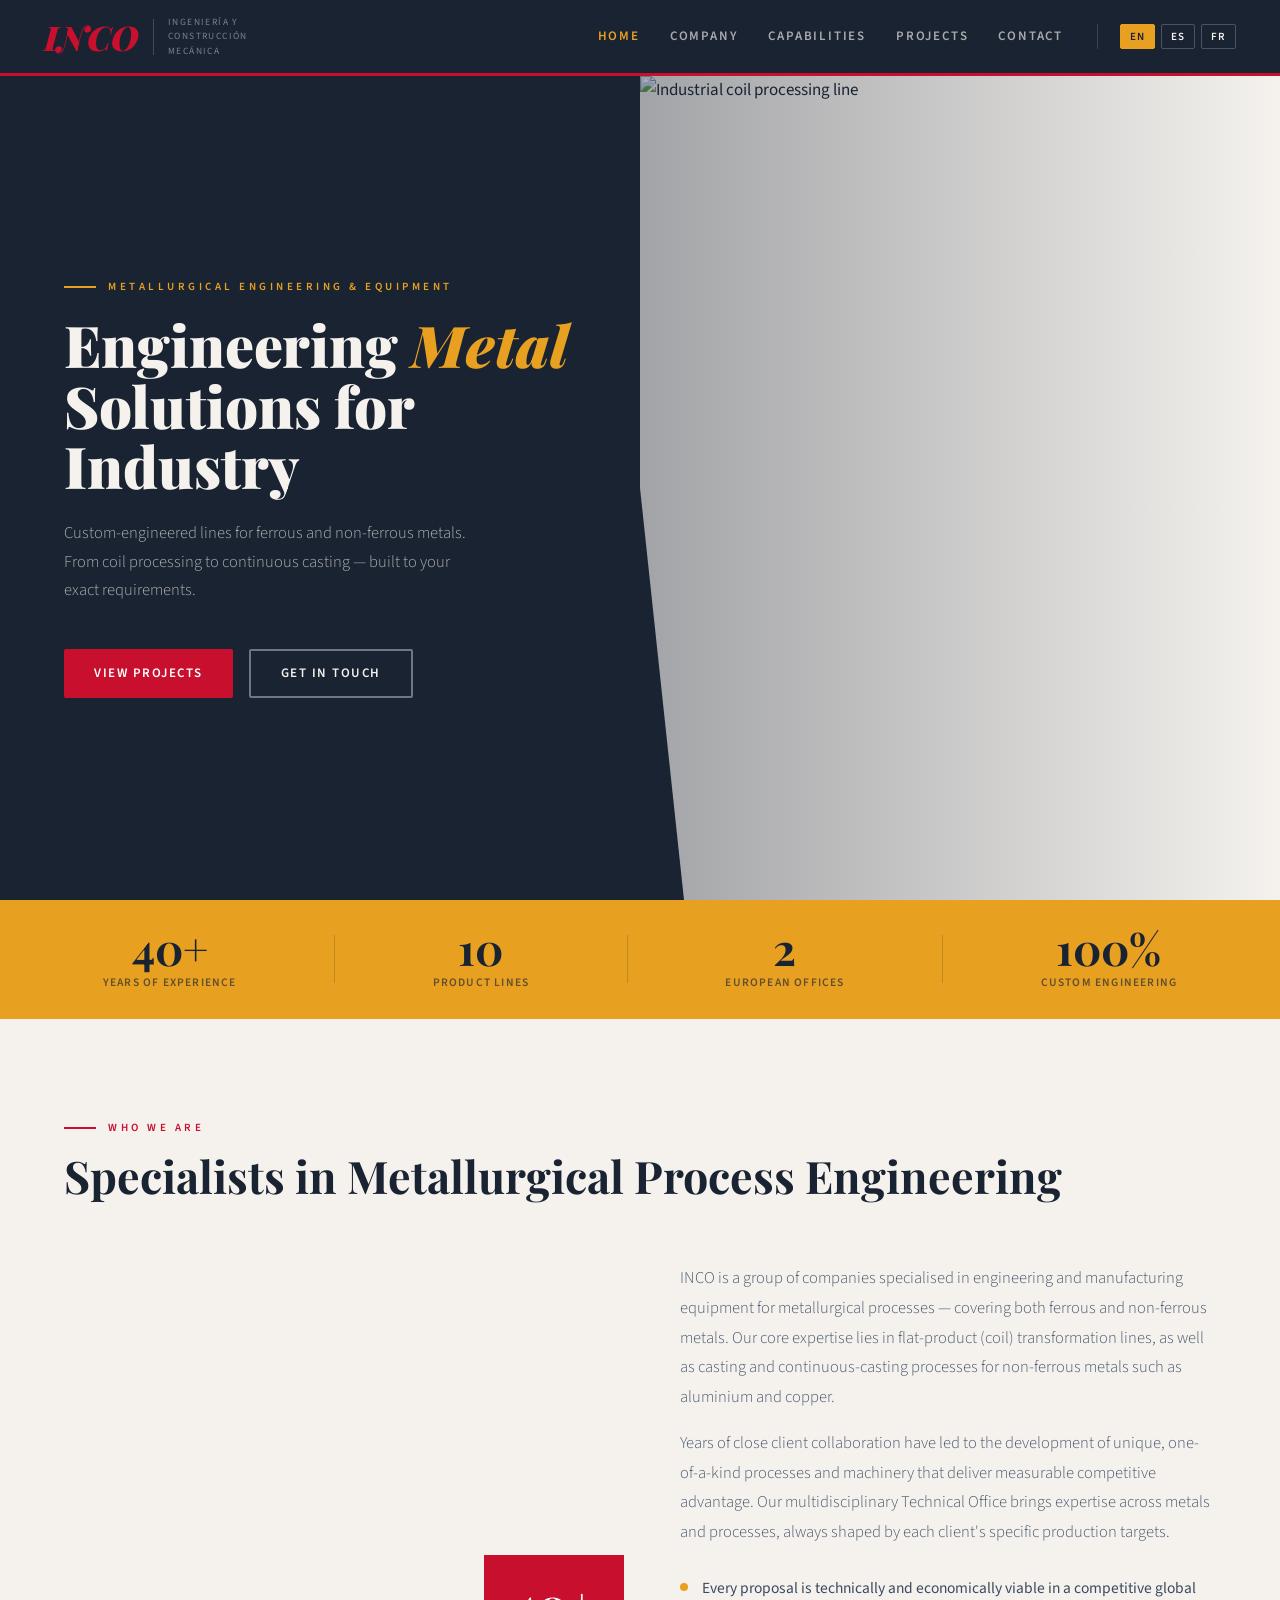
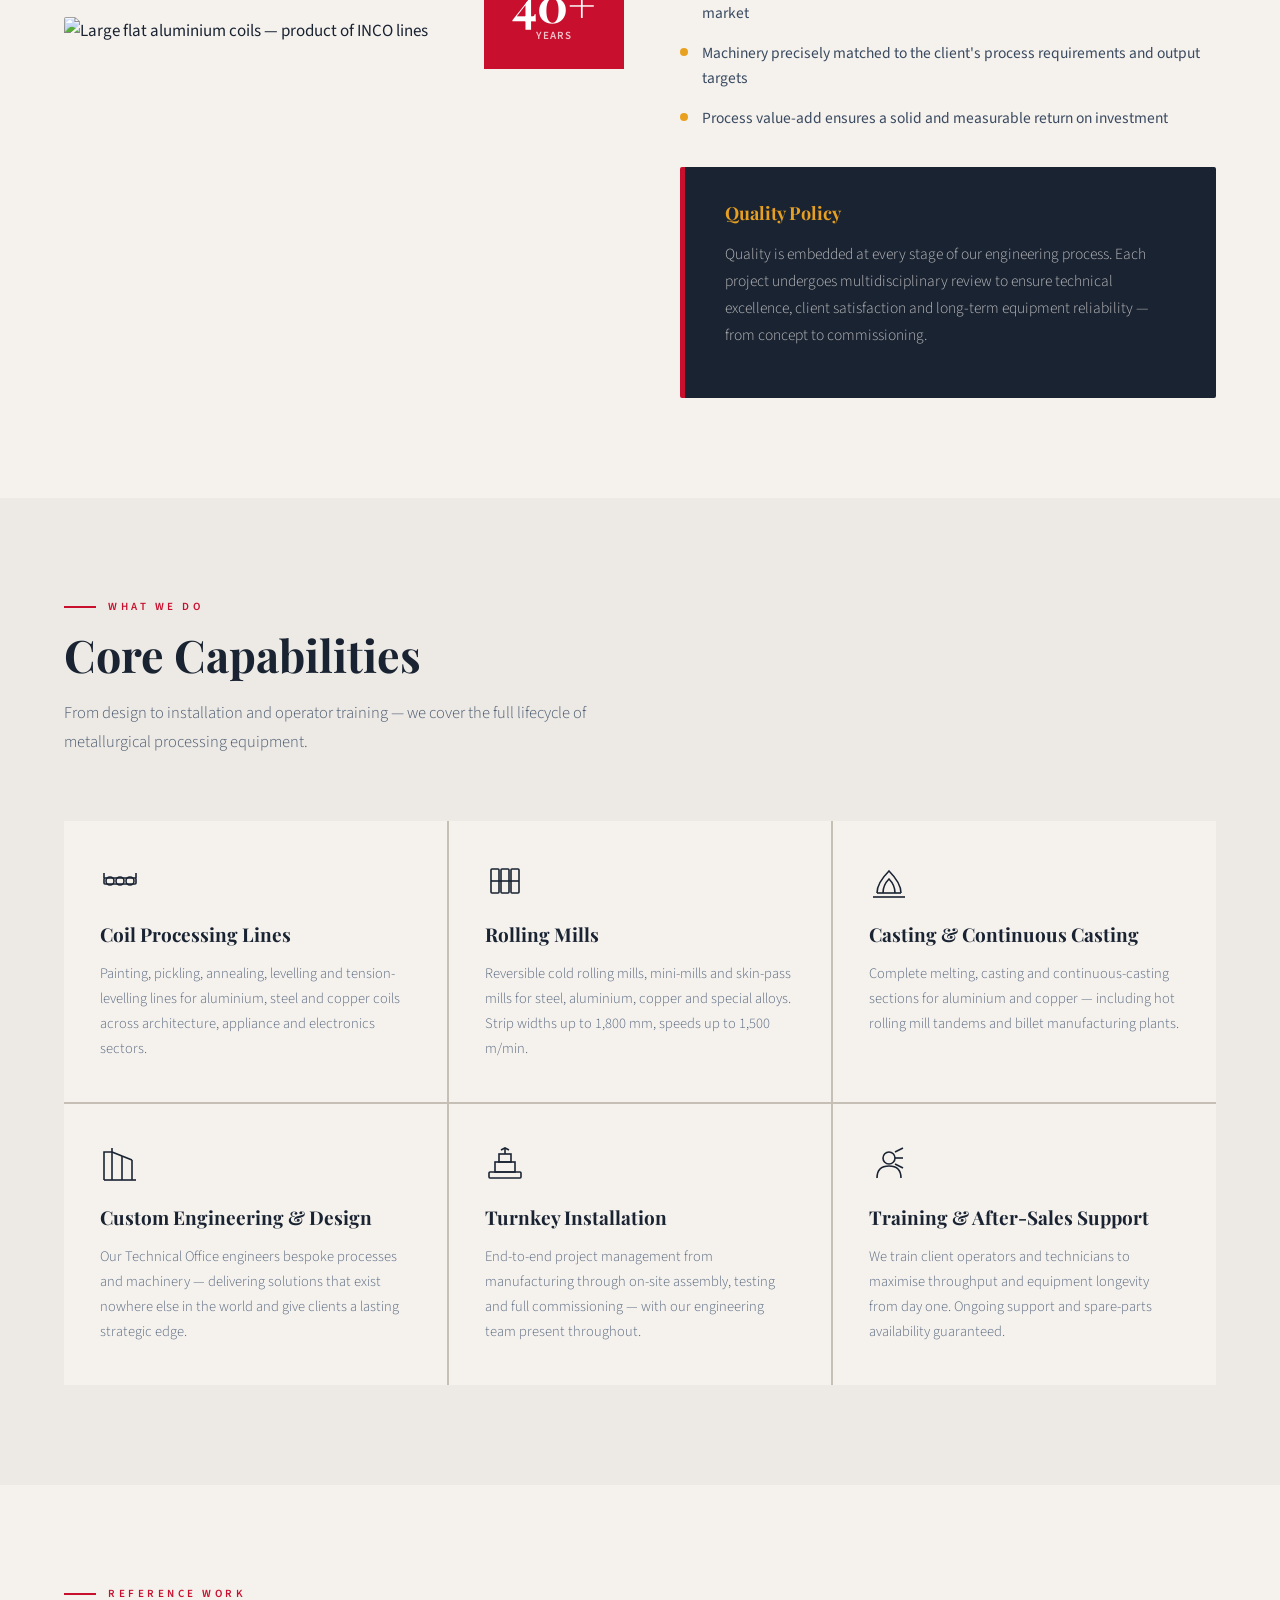
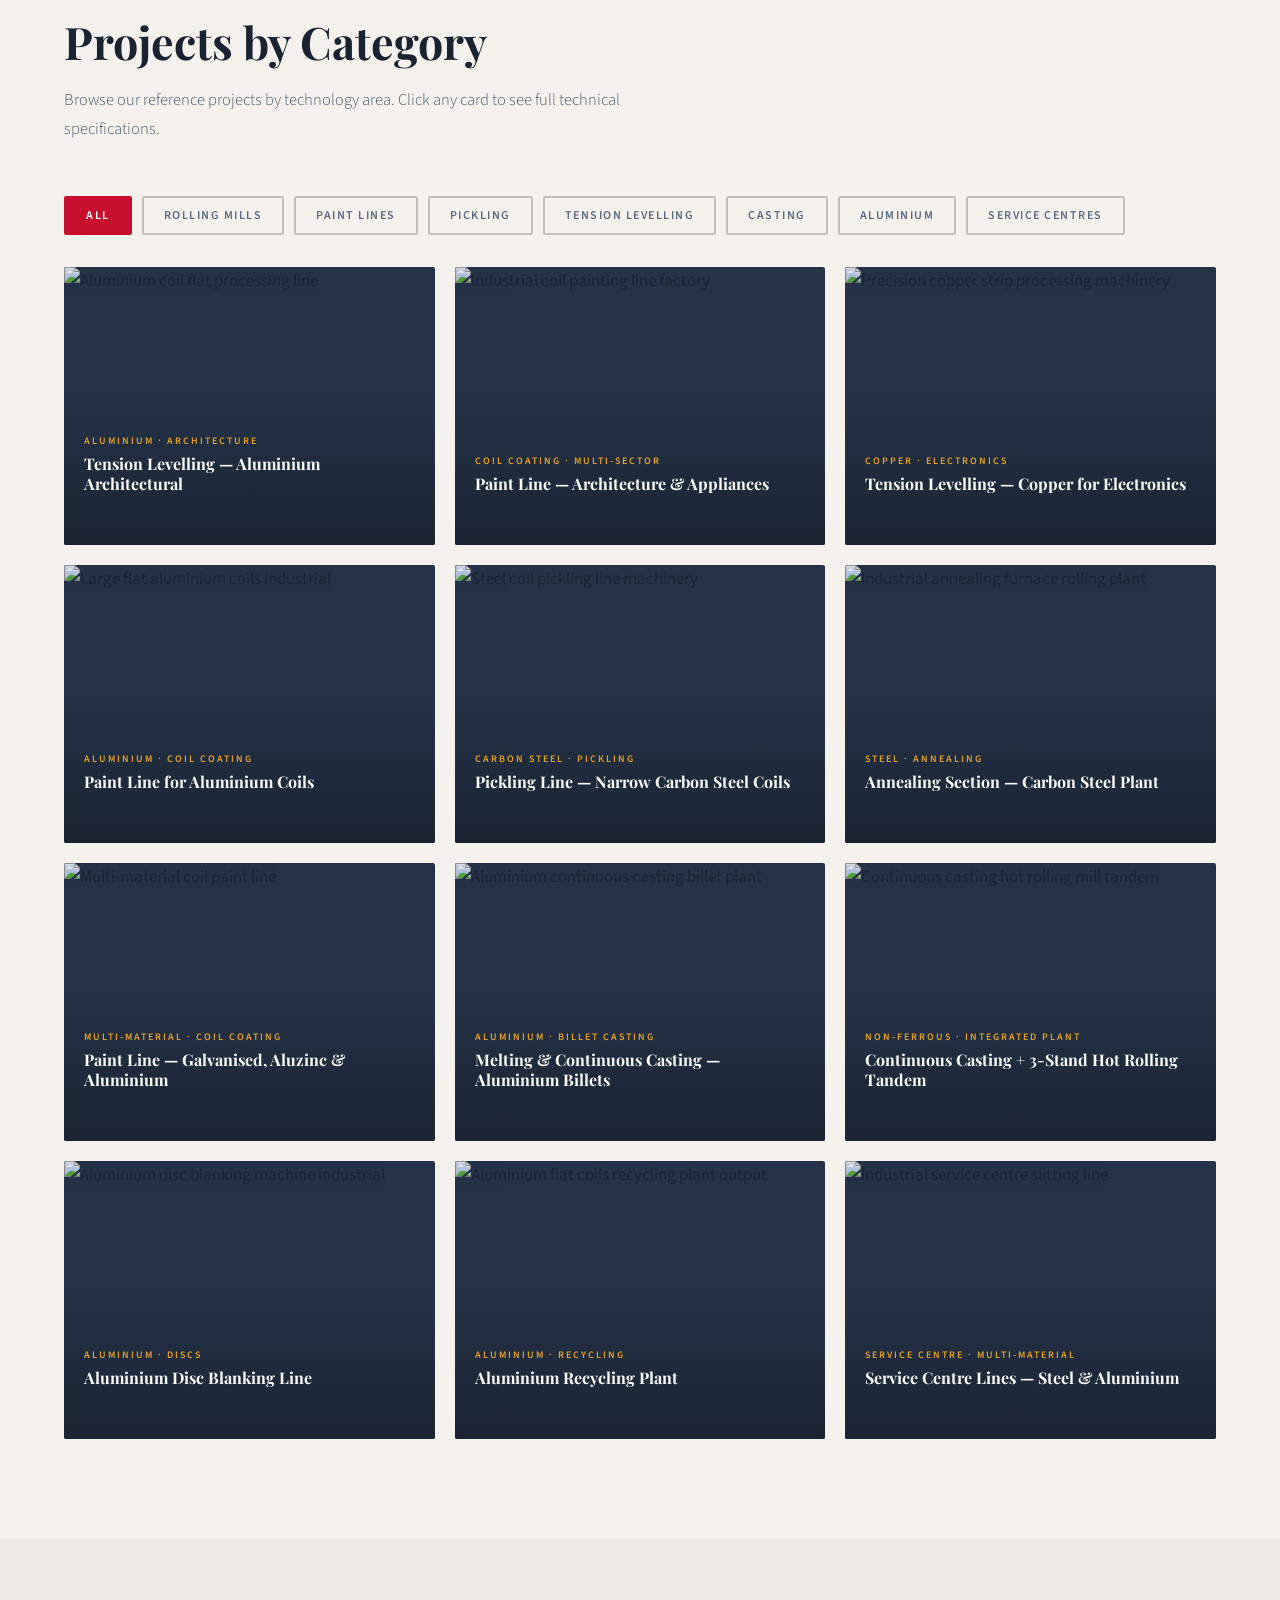
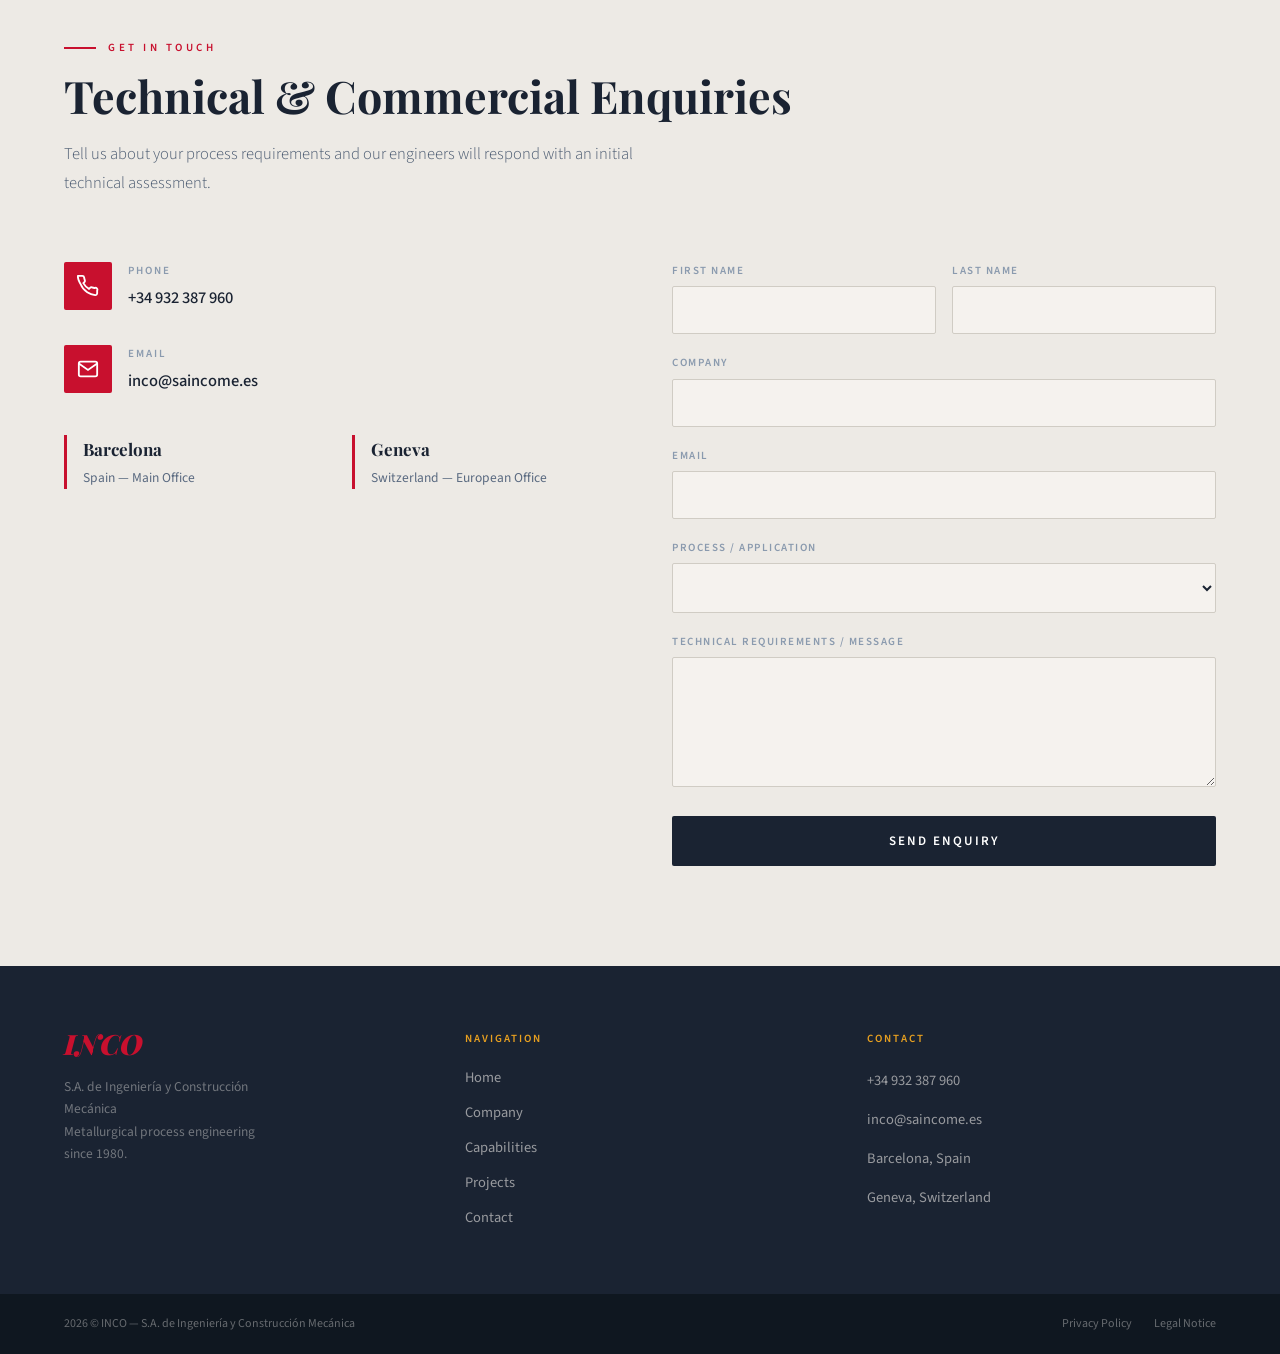
==== index.html @ d9701759 "Update index.html" ====
<!DOCTYPE html>
<html lang="en">
<head>
<meta charset="UTF-8">
<meta name="viewport" content="width=device-width, initial-scale=1.0">
<title>INCO — Metallurgical Engineering & Equipment</title>
<link rel="preconnect" href="https://fonts.googleapis.com">
<link href="https://fonts.googleapis.com/css2?family=Playfair+Display:ital,wght@0,700;0,900;1,700;1,900&family=Source+Sans+3:wght@300;400;500;600&display=swap" rel="stylesheet">
<style>
:root{
  --steel:#1a2332; --steel-mid:#243348;
  --red:#c8102e; --red-dk:#a00d24;
  --amber:#e8a020;
  --white:#f5f2ee; --gray:#8a9aae; --lt:#edeae5;
  --r:2px; --nh:76px;
}
*,*::before,*::after{box-sizing:border-box;margin:0;padding:0}
html{scroll-behavior:smooth}
body{font-family:'Source Sans 3',sans-serif;background:var(--white);color:var(--steel);font-size:17px;line-height:1.65}

/* ── LOGO ── */
.logo-wrap{display:flex;align-items:center;gap:0;text-decoration:none}
.logo-inco{font-family:'Playfair Display',serif;font-size:34px;font-weight:900;font-style:italic;color:var(--red);letter-spacing:0;line-height:1}
.logo-divider{width:1px;height:36px;background:rgba(255,255,255,.18);margin:0 14px}
.logo-sub{font-family:'Source Sans 3',sans-serif;font-size:9.5px;font-weight:400;letter-spacing:1.4px;text-transform:uppercase;color:rgba(245,242,238,.45);line-height:1.5;max-width:115px}

/* ── NAV ── */
nav{position:fixed;top:0;left:0;right:0;z-index:100;background:var(--steel);height:var(--nh);display:flex;align-items:center;padding:0 44px;gap:28px;border-bottom:3px solid var(--red)}
.nav-links{display:flex;gap:30px;list-style:none;margin-left:auto;align-items:center}
.nav-links a{color:var(--white);text-decoration:none;font-family:'Source Sans 3',sans-serif;font-size:13px;font-weight:600;letter-spacing:1.8px;text-transform:uppercase;opacity:.65;transition:.22s;padding:4px 0;border-bottom:2px solid transparent}
.nav-links a:hover,.nav-links a.active{opacity:1;color:var(--amber);border-bottom-color:var(--amber)}
.lang-sw{display:flex;gap:6px;align-items:center;border-left:1px solid rgba(255,255,255,.14);padding-left:22px;margin-left:6px}
.lb{background:none;border:1px solid rgba(255,255,255,.22);color:var(--white);font-family:'Source Sans 3',sans-serif;font-size:11px;font-weight:600;letter-spacing:1px;padding:4px 9px;cursor:pointer;border-radius:2px;transition:.2s}
.lb:hover,.lb.active{background:var(--amber);border-color:var(--amber);color:var(--steel)}
.hbg{display:none;flex-direction:column;gap:5px;background:none;border:none;cursor:pointer;margin-left:auto}
.hbg span{display:block;width:26px;height:2px;background:var(--white)}

/* ── HERO ── */
#hero{margin-top:var(--nh);min-height:calc(100vh - var(--nh));display:grid;grid-template-columns:1fr 1fr;overflow:hidden}
.hl{background:var(--steel);padding:80px 64px;display:flex;flex-direction:column;justify-content:center;position:relative;z-index:2}
.hl::after{content:'';position:absolute;right:-44px;top:0;bottom:0;width:88px;background:var(--steel);clip-path:polygon(0 0,0 100%,100% 100%);z-index:3}
.h-kicker{font-family:'Source Sans 3',sans-serif;font-size:11px;font-weight:600;letter-spacing:3.5px;text-transform:uppercase;color:var(--amber);margin-bottom:18px;display:flex;align-items:center;gap:12px}
.h-kicker::before{content:'';display:block;width:32px;height:2px;background:var(--amber)}
.h-title{font-family:'Playfair Display',serif;font-size:clamp(38px,4.5vw,62px);font-weight:900;line-height:1.05;color:var(--white);margin-bottom:24px}
.h-title em{font-style:italic;color:var(--amber)}
.h-desc{color:rgba(245,242,238,.68);font-size:16.5px;font-weight:300;max-width:420px;margin-bottom:44px;line-height:1.72}
.h-ctas{display:flex;gap:16px;flex-wrap:wrap}
.btn-p{display:inline-block;background:var(--red);color:#fff;font-family:'Source Sans 3',sans-serif;font-size:13px;font-weight:600;letter-spacing:1.5px;text-transform:uppercase;text-decoration:none;padding:14px 30px;border-radius:var(--r);transition:.2s}
.btn-p:hover{background:var(--red-dk);transform:translateY(-1px)}
.btn-o{display:inline-block;border:2px solid rgba(255,255,255,.38);color:var(--white);font-family:'Source Sans 3',sans-serif;font-size:13px;font-weight:600;letter-spacing:1.5px;text-transform:uppercase;text-decoration:none;padding:12px 30px;border-radius:var(--r);transition:.2s}
.btn-o:hover{border-color:var(--amber);color:var(--amber)}
.hr{position:relative;overflow:hidden}
.ss{position:absolute;inset:0}
.ss img{position:absolute;inset:0;width:100%;height:100%;object-fit:cover;opacity:0;transition:opacity 1.3s ease}
.ss img.on{opacity:1}
.ss::after{content:'';position:absolute;inset:0;background:linear-gradient(to right,rgba(26,35,50,.38),transparent)}

/* ── STATS ── */
.stats{background:var(--amber);padding:26px 64px;display:flex;justify-content:space-around;align-items:center;flex-wrap:wrap;gap:20px}
.stat{text-align:center}
.sn{font-family:'Playfair Display',serif;font-size:44px;font-weight:700;color:var(--steel);line-height:1}
.sl{font-family:'Source Sans 3',sans-serif;font-size:11.5px;font-weight:600;letter-spacing:1.2px;text-transform:uppercase;color:rgba(26,35,50,.65);margin-top:4px}
.ssep{width:1px;height:48px;background:rgba(26,35,50,.18)}

/* ── SECTIONS ── */
section{padding:100px 64px}
.alt{background:var(--lt)}
.stag{font-family:'Source Sans 3',sans-serif;font-size:11px;font-weight:600;letter-spacing:3.5px;text-transform:uppercase;color:var(--red);margin-bottom:14px;display:flex;align-items:center;gap:12px}
.stag::before{content:'';display:block;width:32px;height:2px;background:var(--red)}
.stitle{font-family:'Playfair Display',serif;font-size:clamp(28px,3.5vw,48px);font-weight:700;color:var(--steel);line-height:1.1;margin-bottom:20px}
.stitle em{font-style:italic;color:var(--red)}
.ssub{font-size:16.5px;font-weight:300;color:#4a5a70;max-width:580px;line-height:1.75}

/* ── ABOUT ── */
.ag{display:grid;grid-template-columns:1fr 1fr;gap:80px;align-items:center;margin-top:64px}
.ai{position:relative}
.ai img{width:100%;height:480px;object-fit:cover;border-radius:var(--r)}
.aib{position:absolute;bottom:-24px;right:-24px;background:var(--red);padding:24px 28px;text-align:center}
.aib .n{font-family:'Playfair Display',serif;font-size:48px;font-weight:700;color:#fff;line-height:1}
.aib .l{font-family:'Source Sans 3',sans-serif;font-size:11px;font-weight:600;letter-spacing:1px;text-transform:uppercase;color:rgba(255,255,255,.75)}
.ac p{font-size:16.5px;font-weight:300;color:#4a5a70;line-height:1.8;margin-bottom:16px}
.chk{list-style:none;margin:28px 0 36px;display:flex;flex-direction:column;gap:14px}
.chk li{display:flex;align-items:flex-start;gap:14px;font-size:15.5px;color:#3a4a60}
.chk li::before{content:'';display:block;width:8px;height:8px;border-radius:50%;background:var(--amber);flex-shrink:0;margin-top:7px}
.qb{background:var(--steel);border-left:5px solid var(--red);padding:32px 40px;margin-top:32px;border-radius:var(--r)}
.qb h4{font-family:'Playfair Display',serif;font-size:18px;font-weight:700;color:var(--amber);margin-bottom:12px}
.qb p{color:rgba(245,242,238,.73);font-size:15.5px;line-height:1.75}

/* ── CAPABILITIES ── */
.cg{display:grid;grid-template-columns:repeat(3,1fr);gap:2px;margin-top:64px;background:#c5bfb5}
.cc{background:var(--white);padding:40px 36px;transition:background .28s;cursor:default}
.cc:hover{background:var(--steel)}
.cc:hover .ct,.cc:hover .ctx{color:var(--white)}
.cc:hover .ci svg{stroke:#fff}
/* icon: single steel color, white on hover */
.ci{display:block;margin-bottom:18px;width:40px;height:40px}
.ci svg{width:40px;height:40px;stroke:var(--steel);stroke-width:1.6;fill:none;transition:stroke .28s}
.cc:hover .ci svg{stroke:#fff}
.ct{font-family:'Playfair Display',serif;font-size:19px;font-weight:700;color:var(--steel);margin-bottom:12px;transition:color .28s}
.ctx{font-size:14.5px;font-weight:300;color:#5a6a80;line-height:1.72;transition:color .28s}

/* ── PROJECTS ── */
.pcat{display:flex;flex-wrap:wrap;gap:10px;margin:52px 0 32px}
.catbtn{font-family:'Source Sans 3',sans-serif;font-size:12px;font-weight:600;letter-spacing:1.5px;text-transform:uppercase;padding:9px 20px;border:2px solid #c5bfb5;background:transparent;color:#5a6a80;cursor:pointer;border-radius:var(--r);transition:.2s}
.catbtn:hover,.catbtn.active{border-color:var(--red);background:var(--red);color:#fff}
.pgrid{display:grid;grid-template-columns:repeat(3,1fr);gap:20px}
.pc{position:relative;overflow:hidden;border-radius:var(--r);aspect-ratio:4/3;cursor:pointer;background:var(--steel-mid);display:none}
.pc.on{display:block}
.pc img{width:100%;height:100%;object-fit:cover;transition:transform .55s,opacity .3s;opacity:.87}
.pc:hover img{transform:scale(1.07);opacity:.52}
.po{position:absolute;inset:0;background:linear-gradient(to top,rgba(26,35,50,.96) 0%,transparent 55%);display:flex;flex-direction:column;justify-content:flex-end;padding:22px 20px;transition:.3s}
.pc:hover .po{background:linear-gradient(to top,rgba(26,35,50,.98) 0%,rgba(26,35,50,.42) 100%)}
.ptag{font-family:'Source Sans 3',sans-serif;font-size:10px;font-weight:600;letter-spacing:2px;text-transform:uppercase;color:var(--amber);margin-bottom:5px}
.ptit{font-family:'Playfair Display',serif;font-size:16px;font-weight:700;color:#fff;line-height:1.25;margin-bottom:9px}
.pmore{display:inline-flex;align-items:center;gap:5px;color:var(--amber);font-size:12px;font-weight:600;letter-spacing:1px;text-transform:uppercase;opacity:0;transform:translateY(5px);transition:.32s}
.pc:hover .pmore{opacity:1;transform:translateY(0)}
.pmore::after{content:'→'}

/* ── MODAL ── */
.mover{display:none;position:fixed;inset:0;z-index:200;background:rgba(10,16,26,.88);backdrop-filter:blur(5px);align-items:center;justify-content:center;padding:24px}
.mover.open{display:flex}
.mbox{background:var(--white);max-width:900px;width:100%;max-height:90vh;overflow-y:auto;border-radius:var(--r);position:relative;animation:mIn .3s ease}
@keyframes mIn{from{opacity:0;transform:translateY(20px)}to{opacity:1;transform:none}}
.mcls{position:absolute;top:16px;right:20px;background:var(--steel);color:#fff;border:none;width:36px;height:36px;font-size:18px;cursor:pointer;border-radius:var(--r);z-index:5;line-height:36px;text-align:center;transition:.2s}
.mcls:hover{background:var(--red)}
.mimg{width:100%;height:340px;object-fit:cover}
.mbody{padding:42px}
.mtag{font-family:'Source Sans 3',sans-serif;font-size:11px;font-weight:600;letter-spacing:2px;text-transform:uppercase;color:var(--red);margin-bottom:9px}
.mtit{font-family:'Playfair Display',serif;font-size:clamp(22px,3vw,34px);font-weight:700;color:var(--steel);margin-bottom:20px;line-height:1.12}
.mdesc{font-size:15.5px;font-weight:300;color:#4a5a70;line-height:1.8;margin-bottom:30px}
.mspecs{list-style:none;display:flex;flex-direction:column;gap:11px;border-top:2px solid var(--lt);padding-top:26px;margin-bottom:28px}
.mspecs li{display:flex;gap:13px;font-size:14.5px;color:#3a4a60;align-items:flex-start}
.mspecs li::before{content:'';display:block;width:7px;height:7px;border-radius:50%;background:var(--amber);flex-shrink:0;margin-top:6px}
.mvimeo a{display:inline-flex;align-items:center;gap:9px;background:var(--steel);color:#fff;padding:13px 24px;font-family:'Source Sans 3',sans-serif;font-size:13px;font-weight:600;letter-spacing:1.2px;text-transform:uppercase;text-decoration:none;border-radius:var(--r);transition:.2s}
.mvimeo a:hover{background:var(--red)}
.mvimeo a::before{content:'▶';color:var(--amber);margin-right:2px}

/* ── CONTACT ── */
.cong{display:grid;grid-template-columns:1fr 1fr;gap:64px;margin-top:64px;align-items:start}
.cit{display:flex;align-items:flex-start;gap:16px;margin-bottom:32px}
.cion{width:48px;height:48px;background:var(--red);display:flex;align-items:center;justify-content:center;flex-shrink:0;border-radius:var(--r)}
.cion svg{width:22px;height:22px;stroke:#fff;stroke-width:2;fill:none}
.clbl{font-family:'Source Sans 3',sans-serif;font-size:11px;font-weight:600;letter-spacing:2px;text-transform:uppercase;color:var(--gray);margin-bottom:4px}
.cval{font-size:16.5px;font-weight:500;color:var(--steel);text-decoration:none}
a.cval:hover{color:var(--red)}
.offs{display:flex;gap:32px;margin-top:40px;flex-wrap:wrap}
.ofc{flex:1;min-width:170px;border-left:3px solid var(--red);padding-left:16px}
.ofcity{font-family:'Playfair Display',serif;font-size:17px;font-weight:700;color:var(--steel);margin-bottom:4px}
.ofdet{font-size:13.5px;color:#5a6a80;line-height:1.65}
.fg{margin-bottom:20px}
.fl{display:block;font-size:11px;font-weight:600;letter-spacing:1.5px;text-transform:uppercase;color:var(--gray);margin-bottom:6px}
.fi,.fsl,.fta{width:100%;border:1.5px solid #d0ccc4;background:var(--white);color:var(--steel);font-family:'Source Sans 3',sans-serif;font-size:15.5px;padding:12px 16px;border-radius:var(--r);transition:.2s;outline:none}
.fi:focus,.fsl:focus,.fta:focus{border-color:var(--red)}
.fta{min-height:130px;resize:vertical}
.frow{display:grid;grid-template-columns:1fr 1fr;gap:16px}
.fsub{width:100%;padding:16px;background:var(--steel);color:#fff;font-family:'Source Sans 3',sans-serif;font-size:13px;font-weight:600;letter-spacing:2px;text-transform:uppercase;border:none;cursor:pointer;border-radius:var(--r);transition:.2s}
.fsub:hover{background:var(--red)}

/* ── FOOTER ── */
footer{background:var(--steel);padding:64px;display:grid;grid-template-columns:1fr 1fr 1fr;gap:52px}
.fcolt{font-family:'Source Sans 3',sans-serif;font-size:11px;font-weight:600;letter-spacing:2px;text-transform:uppercase;color:var(--amber);margin-bottom:18px}
.flinks{list-style:none;display:flex;flex-direction:column;gap:11px}
.flinks a{color:rgba(245,242,238,.58);text-decoration:none;font-size:14.5px;transition:.2s}
.flinks a:hover{color:var(--white)}
.ftag{font-size:13.5px;color:rgba(245,242,238,.4);line-height:1.65;max-width:220px;margin-top:12px}
.fbot{background:#0f1720;padding:20px 64px;display:flex;justify-content:space-between;align-items:center;flex-wrap:wrap;gap:12px}
.fcp{font-size:12px;color:rgba(245,242,238,.38)}
.fleg{display:flex;gap:22px}
.fleg a{font-size:12px;color:rgba(245,242,238,.38);text-decoration:none}
.fleg a:hover{color:var(--amber)}

/* ── MOBILE ── */
@media(max-width:900px){
  nav{padding:0 24px}.nav-links,.lang-sw{display:none}.hbg{display:flex}
  .nav-links.open{display:flex;flex-direction:column;position:fixed;top:var(--nh);left:0;right:0;background:var(--steel);padding:24px;gap:16px;border-bottom:3px solid var(--red)}
  .lang-sw.open{display:flex;padding:0 24px 24px}
  #hero{grid-template-columns:1fr;min-height:auto}.hl{padding:64px 24px}.hl::after{display:none}.hr{height:300px}
  .stats{padding:20px 24px}.ssep{display:none}
  section{padding:64px 24px}
  .ag{grid-template-columns:1fr;gap:52px}.aib{right:16px;bottom:-16px}
  .cg{grid-template-columns:1fr 1fr}.pgrid{grid-template-columns:1fr 1fr}
  .cong{grid-template-columns:1fr}.frow{grid-template-columns:1fr}
  footer{grid-template-columns:1fr;padding:44px 24px;gap:36px}.fbot{padding:20px 24px}
}
@media(max-width:600px){.cg{grid-template-columns:1fr}.pgrid{grid-template-columns:1fr}.mimg{height:200px}.mbody{padding:24px 20px}.h-title{font-size:34px}}
/* I18N */
[data-lang]{display:none}[data-lang].active{display:block}
/* REVEAL */
.rev{opacity:0;transform:translateY(22px);transition:opacity .65s ease,transform .65s ease}
.rev.vis{opacity:1;transform:none}
.rev:nth-child(2){transition-delay:.1s}.rev:nth-child(3){transition-delay:.2s}
.rev:nth-child(4){transition-delay:.3s}.rev:nth-child(5){transition-delay:.4s}.rev:nth-child(6){transition-delay:.5s}
</style>
</head>
<body>

<!-- NAV -->
<nav id="nb">
  <a href="#home" class="logo-wrap">
    <span class="logo-inco">INCO</span>
    <div class="logo-divider"></div>
    <span class="logo-sub">Ingeniería y Construcción Mecánica</span>
  </a>
  <button class="hbg" onclick="tmenu()" aria-label="Menu"><span></span><span></span><span></span></button>
  <ul class="nav-links" id="nl">
    <li><a href="#home" class="active" onclick="nc(this)"><span data-lang="en" class="active">Home</span><span data-lang="es">Inicio</span><span data-lang="fr">Accueil</span></a></li>
    <li><a href="#about" onclick="nc(this)"><span data-lang="en" class="active">Company</span><span data-lang="es">Empresa</span><span data-lang="fr">Société</span></a></li>
    <li><a href="#caps" onclick="nc(this)"><span data-lang="en" class="active">Capabilities</span><span data-lang="es">Capacidades</span><span data-lang="fr">Capacités</span></a></li>
    <li><a href="#projects" onclick="nc(this)"><span data-lang="en" class="active">Projects</span><span data-lang="es">Proyectos</span><span data-lang="fr">Projets</span></a></li>
    <li><a href="#contact" onclick="nc(this)"><span data-lang="en" class="active">Contact</span><span data-lang="es">Contacto</span><span data-lang="fr">Contact</span></a></li>
  </ul>
  <div class="lang-sw" id="ls">
    <button class="lb active" onclick="sl('en')">EN</button>
    <button class="lb" onclick="sl('es')">ES</button>
    <button class="lb" onclick="sl('fr')">FR</button>
  </div>
</nav>

<!-- HERO -->
<section id="home" style="padding:0">
<div id="hero">
  <div class="hl">
    <div class="h-kicker"><span data-lang="en" class="active">Metallurgical Engineering &amp; Equipment</span><span data-lang="es">Ingeniería y Equipos Metalúrgicos</span><span data-lang="fr">Génie Métallurgique &amp; Équipements</span></div>
    <h1 class="h-title">
      <span data-lang="en" class="active">Engineering <em>Metal</em> Solutions for Industry</span>
      <span data-lang="es">Soluciones de <em>Ingeniería</em> Metalúrgica para la Industria</span>
      <span data-lang="fr">Solutions de <em>Génie</em> Métallurgique pour l'Industrie</span>
    </h1>
    <p class="h-desc">
      <span data-lang="en" class="active">Custom-engineered lines for ferrous and non-ferrous metals. From coil processing to continuous casting — built to your exact requirements.</span>
      <span data-lang="es">Líneas diseñadas a medida para metales férricos y no férricos. Del procesado de bobinas a la colada continua — construidas según sus necesidades exactas.</span>
      <span data-lang="fr">Lignes conçues sur mesure pour métaux ferreux et non ferreux. Du traitement de bobines à la coulée continue — selon vos exigences précises.</span>
    </p>
    <div class="h-ctas">
      <a href="#projects" class="btn-p"><span data-lang="en" class="active">View Projects</span><span data-lang="es">Ver Proyectos</span><span data-lang="fr">Voir Projets</span></a>
      <a href="#contact" class="btn-o"><span data-lang="en" class="active">Get in Touch</span><span data-lang="es">Contactar</span><span data-lang="fr">Nous Contacter</span></a>
    </div>
  </div>
  <div class="hr">
    <div class="ss" id="ss">
      <!-- Industrial metal / coil / rolling mill images from Unsplash (free) -->
      <img src="https://images.unsplash.com/photo-1504328345606-18bbc8c9d7d1?w=1200&q=82&fit=crop&crop=center" alt="Industrial coil processing line" class="on">
      <img src="https://images.unsplash.com/photo-1565008576549-57569a49371d?w=1200&q=82&fit=crop&crop=center" alt="Large aluminium flat coils">
      <img src="https://images.unsplash.com/photo-1581091226825-a6a2a5aee158?w=1200&q=82&fit=crop&crop=center" alt="Factory automation machinery">
      <img src="https://images.unsplash.com/photo-1563220517-d34b3e7e1d5e?w=1200&q=82&fit=crop&crop=center" alt="Metal sheet rolling equipment">
      <img src="https://images.unsplash.com/photo-1518770660439-4636190af475?w=1200&q=82&fit=crop&crop=center" alt="Industrial engineering plant">
    </div>
  </div>
</div>
</section>

<!-- STATS -->
<div class="stats">
  <div class="stat"><div class="sn">40+</div><div class="sl"><span data-lang="en" class="active">Years of Experience</span><span data-lang="es">Años de Experiencia</span><span data-lang="fr">Ans d'Expérience</span></div></div>
  <div class="ssep"></div>
  <div class="stat"><div class="sn">10</div><div class="sl"><span data-lang="en" class="active">Product Lines</span><span data-lang="es">Líneas de Producto</span><span data-lang="fr">Lignes de Produit</span></div></div>
  <div class="ssep"></div>
  <div class="stat"><div class="sn">2</div><div class="sl"><span data-lang="en" class="active">European Offices</span><span data-lang="es">Oficinas Europeas</span><span data-lang="fr">Bureaux Européens</span></div></div>
  <div class="ssep"></div>
  <div class="stat"><div class="sn">100%</div><div class="sl"><span data-lang="en" class="active">Custom Engineering</span><span data-lang="es">Ingeniería a Medida</span><span data-lang="fr">Ingénierie Sur Mesure</span></div></div>
</div>

<!-- ABOUT -->
<section id="about">
  <div class="stag"><span data-lang="en" class="active">Who We Are</span><span data-lang="es">Quiénes Somos</span><span data-lang="fr">Qui Sommes-Nous</span></div>
  <h2 class="stitle"><span data-lang="en" class="active">Specialists in Metallurgical Process Engineering</span><span data-lang="es">Especialistas en Ingeniería de Procesos Metalúrgicos</span><span data-lang="fr">Spécialistes en Ingénierie des Procédés Métallurgiques</span></h2>
  <div class="ag">
    <div class="ai rev">
      <img src="https://images.unsplash.com/photo-1504328345606-18bbc8c9d7d1?w=900&q=85&fit=crop&crop=center" alt="Large flat aluminium coils — product of INCO lines">
      <div class="aib"><div class="n">40+</div><div class="l"><span data-lang="en" class="active">Years</span><span data-lang="es">Años</span><span data-lang="fr">Ans</span></div></div>
    </div>
    <div class="ac rev">
      <p><span data-lang="en" class="active">INCO is a group of companies specialised in engineering and manufacturing equipment for metallurgical processes — covering both ferrous and non-ferrous metals. Our core expertise lies in flat-product (coil) transformation lines, as well as casting and continuous-casting processes for non-ferrous metals such as aluminium and copper.</span><span data-lang="es">INCO es un grupo de empresas especializadas en la ingeniería y fabricación de equipos para procesos metalúrgicos, tanto de metales férricos como no férricos. Nuestra especialidad principal son las líneas de transformación de productos planos (bobinas), así como los procesos de fundición y colada continua para metales no ferrosos como el aluminio y el cobre.</span><span data-lang="fr">INCO est un groupe de sociétés spécialisées dans l'ingénierie et la fabrication d'équipements pour les procédés métallurgiques — couvrant les métaux ferreux et non ferreux. Notre cœur de métier : les lignes de transformation de produits plats (bobines) et les procédés de fonderie et coulée continue pour les métaux non ferreux.</span></p>
      <p><span data-lang="en" class="active">Years of close client collaboration have led to the development of unique, one-of-a-kind processes and machinery that deliver measurable competitive advantage. Our multidisciplinary Technical Office brings expertise across metals and processes, always shaped by each client's specific production targets.</span><span data-lang="es">Años de estrecha colaboración con clientes han dado lugar a procesos y maquinaria únicos en el mundo que proporcionan ventajas competitivas medibles. Nuestra Oficina Técnica multidisciplinar reúne experiencia en diferentes metales y procesos, siempre orientada a los objetivos productivos concretos de cada cliente.</span><span data-lang="fr">Des années de collaboration étroite ont abouti à des procédés et machines uniques au monde offrant un avantage concurrentiel mesurable. Notre Bureau Technique multidisciplinaire réunit une expertise transversale, toujours orientée par les objectifs de production de chaque client.</span></p>
      <ul class="chk">
        <li><span data-lang="en" class="active">Every proposal is technically and economically viable in a competitive global market</span><span data-lang="es">Cada propuesta es técnica y económicamente viable en un mercado global competitivo</span><span data-lang="fr">Chaque proposition est techniquement et économiquement viable dans un marché mondial compétitif</span></li>
        <li><span data-lang="en" class="active">Machinery precisely matched to the client's process requirements and output targets</span><span data-lang="es">Maquinaria precisamente adaptada a los requisitos del proceso y objetivos de producción del cliente</span><span data-lang="fr">Machines précisément adaptées aux exigences de processus et objectifs du client</span></li>
        <li><span data-lang="en" class="active">Process value-add ensures a solid and measurable return on investment</span><span data-lang="es">El valor añadido del proceso garantiza un retorno de inversión sólido y medible</span><span data-lang="fr">La valeur ajoutée du procédé garantit un retour sur investissement solide et mesurable</span></li>
      </ul>
      <div class="qb">
        <h4><span data-lang="en" class="active">Quality Policy</span><span data-lang="es">Política de Calidad</span><span data-lang="fr">Politique Qualité</span></h4>
        <p><span data-lang="en" class="active">Quality is embedded at every stage of our engineering process. Each project undergoes multidisciplinary review to ensure technical excellence, client satisfaction and long-term equipment reliability — from concept to commissioning.</span><span data-lang="es">La calidad está integrada en cada etapa de nuestro proceso de ingeniería. Cada proyecto pasa por una revisión multidisciplinaria para garantizar la excelencia técnica, la satisfacción del cliente y la fiabilidad del equipo a largo plazo.</span><span data-lang="fr">La qualité est intégrée à chaque étape. Chaque projet fait l'objet d'une révision multidisciplinaire pour garantir l'excellence technique, la satisfaction client et la fiabilité à long terme.</span></p>
      </div>
    </div>
  </div>
</section>

<!-- CAPABILITIES -->
<!-- SVG icon set: single stroke color (var(--steel)), white on dark hover -->
<section id="caps" class="alt">
  <div class="stag"><span data-lang="en" class="active">What We Do</span><span data-lang="es">Lo Que Hacemos</span><span data-lang="fr">Ce Que Nous Faisons</span></div>
  <h2 class="stitle"><span data-lang="en" class="active">Core Capabilities</span><span data-lang="es">Capacidades Principales</span><span data-lang="fr">Capacités Principales</span></h2>
  <p class="ssub"><span data-lang="en" class="active">From design to installation and operator training — we cover the full lifecycle of metallurgical processing equipment.</span><span data-lang="es">Desde el diseño hasta la instalación y la formación — cubrimos el ciclo de vida completo del equipo de proceso metalúrgico.</span><span data-lang="fr">De la conception à l'installation et à la formation — nous couvrons le cycle de vie complet des équipements.</span></p>
  <div class="cg">

    <div class="cc rev">
      <span class="ci">
        <svg viewBox="0 0 40 40"><rect x="4" y="17" width="32" height="6" rx="1"/><circle cx="10" cy="20" r="4"/><circle cx="20" cy="20" r="4"/><circle cx="30" cy="20" r="4"/><line x1="4" y1="12" x2="4" y2="17"/><line x1="36" y1="12" x2="36" y2="17"/></svg>
      </span>
      <div class="ct"><span data-lang="en" class="active">Coil Processing Lines</span><span data-lang="es">Líneas de Procesado de Bobinas</span><span data-lang="fr">Lignes de Traitement Bobines</span></div>
      <p class="ctx"><span data-lang="en" class="active">Painting, pickling, annealing, levelling and tension-levelling lines for aluminium, steel and copper coils across architecture, appliance and electronics sectors.</span><span data-lang="es">Líneas de pintura, decapado, recocido, aplanado y aplanado bajo tensión para bobinas de aluminio, acero y cobre en arquitectura, electrodomésticos y electrónica.</span><span data-lang="fr">Lignes de peinture, décapage, recuit, planage et planage sous tension pour bobines d'aluminium, acier et cuivre pour l'architecture, l'électroménager et l'électronique.</span></p>
    </div>

    <div class="cc rev">
      <span class="ci">
        <svg viewBox="0 0 40 40"><rect x="6" y="8" width="8" height="24" rx="1"/><rect x="16" y="8" width="8" height="24" rx="1"/><rect x="26" y="8" width="8" height="24" rx="1"/><line x1="6" y1="20" x2="34" y2="20"/></svg>
      </span>
      <div class="ct"><span data-lang="en" class="active">Rolling Mills</span><span data-lang="es">Laminadores</span><span data-lang="fr">Laminoirs</span></div>
      <p class="ctx"><span data-lang="en" class="active">Reversible cold rolling mills, mini-mills and skin-pass mills for steel, aluminium, copper and special alloys. Strip widths up to 1,800 mm, speeds up to 1,500 m/min.</span><span data-lang="es">Laminadores reversibles en frío, mini-laminadores y skin pass para acero, aluminio, cobre y aleaciones especiales. Anchos hasta 1.800 mm, velocidades hasta 1.500 m/min.</span><span data-lang="fr">Laminoirs réversibles à froid, mini-laminoirs et skin-pass pour acier, aluminium, cuivre et alliages spéciaux. Largeurs jusqu'à 1 800 mm.</span></p>
    </div>

    <div class="cc rev">
      <span class="ci">
        <svg viewBox="0 0 40 40"><path d="M8 32 C8 22 16 14 20 10 C24 14 32 22 32 32"/><path d="M14 32 C14 26 17 21 20 18 C23 21 26 26 26 32"/><line x1="8" y1="32" x2="32" y2="32"/><line x1="4" y1="36" x2="36" y2="36"/></svg>
      </span>
      <div class="ct"><span data-lang="en" class="active">Casting &amp; Continuous Casting</span><span data-lang="es">Fundición y Colada Continua</span><span data-lang="fr">Fonderie et Coulée Continue</span></div>
      <p class="ctx"><span data-lang="en" class="active">Complete melting, casting and continuous-casting sections for aluminium and copper — including hot rolling mill tandems and billet manufacturing plants.</span><span data-lang="es">Secciones completas de fusión, colada y colada continua para aluminio y cobre — incluyendo trenes de laminación en caliente y plantas de palanquillas.</span><span data-lang="fr">Sections complètes de fusion, coulée et coulée continue pour aluminium et cuivre — incluant trains de laminage à chaud et usines de billettes.</span></p>
    </div>

    <div class="cc rev">
      <span class="ci">
        <svg viewBox="0 0 40 40"><polyline points="4,36 4,8 12,8"/><polyline points="12,4 12,36"/><polyline points="22,12 22,36"/><polyline points="32,16 32,36"/><line x1="4" y1="36" x2="36" y2="36"/><line x1="12" y1="8" x2="22" y2="12"/><line x1="22" y1="12" x2="32" y2="16"/></svg>
      </span>
      <div class="ct"><span data-lang="en" class="active">Custom Engineering &amp; Design</span><span data-lang="es">Ingeniería y Diseño a Medida</span><span data-lang="fr">Ingénierie et Conception Sur Mesure</span></div>
      <p class="ctx"><span data-lang="en" class="active">Our Technical Office engineers bespoke processes and machinery — delivering solutions that exist nowhere else in the world and give clients a lasting strategic edge.</span><span data-lang="es">Nuestra Oficina Técnica diseña procesos y maquinaria a medida — entregando soluciones únicas en el mundo que otorgan una ventaja estratégica duradera.</span><span data-lang="fr">Notre Bureau Technique conçoit des procédés et machines sur mesure — offrant des solutions uniques au monde qui donnent un avantage stratégique durable.</span></p>
    </div>

    <div class="cc rev">
      <span class="ci">
        <svg viewBox="0 0 40 40"><rect x="4" y="28" width="32" height="6" rx="1"/><rect x="10" y="18" width="20" height="10"/><rect x="14" y="10" width="12" height="8"/><line x1="20" y1="4" x2="20" y2="10"/><polyline points="16,6 20,4 24,6"/></svg>
      </span>
      <div class="ct"><span data-lang="en" class="active">Turnkey Installation</span><span data-lang="es">Instalación Llave en Mano</span><span data-lang="fr">Installation Clé en Main</span></div>
      <p class="ctx"><span data-lang="en" class="active">End-to-end project management from manufacturing through on-site assembly, testing and full commissioning — with our engineering team present throughout.</span><span data-lang="es">Gestión integral del proyecto desde la fabricación hasta el montaje, pruebas y puesta en marcha — con nuestro equipo de ingeniería presente en todo momento.</span><span data-lang="fr">Gestion de projet de bout en bout, de la fabrication au montage sur site, aux tests et à la mise en service — avec notre équipe sur le terrain.</span></p>
    </div>

    <div class="cc rev">
      <span class="ci">
        <svg viewBox="0 0 40 40"><circle cx="20" cy="14" r="6"/><path d="M8 34 C8 26 12 22 20 22 C28 22 32 26 32 34"/><line x1="26" y1="8" x2="34" y2="4"/><line x1="26" y1="14" x2="34" y2="14"/><line x1="26" y1="20" x2="34" y2="24"/></svg>
      </span>
      <div class="ct"><span data-lang="en" class="active">Training &amp; After-Sales Support</span><span data-lang="es">Formación y Soporte Postventa</span><span data-lang="fr">Formation et Support Après-Vente</span></div>
      <p class="ctx"><span data-lang="en" class="active">We train client operators and technicians to maximise throughput and equipment longevity from day one. Ongoing support and spare-parts availability guaranteed.</span><span data-lang="es">Formamos a operarios y técnicos del cliente para maximizar productividad y vida útil desde el primer día. Soporte continuo y disponibilidad de repuestos garantizados.</span><span data-lang="fr">Nous formons les opérateurs et techniciens du client pour maximiser la productivité et la longévité dès le premier jour. Support continu et pièces détachées garantis.</span></p>
    </div>

  </div>
</section>

<!-- PROJECTS -->
<section id="projects">
  <div class="stag"><span data-lang="en" class="active">Reference Work</span><span data-lang="es">Trabajos de Referencia</span><span data-lang="fr">Travaux de Référence</span></div>
  <h2 class="stitle"><span data-lang="en" class="active">Projects by Category</span><span data-lang="es">Proyectos por Categoría</span><span data-lang="fr">Projets par Catégorie</span></h2>
  <p class="ssub"><span data-lang="en" class="active">Browse our reference projects by technology area. Click any card to see full technical specifications.</span><span data-lang="es">Explore nuestros proyectos por área tecnológica. Haga clic en cualquier tarjeta para ver las especificaciones técnicas completas.</span><span data-lang="fr">Parcourez nos projets par domaine technologique. Cliquez sur une carte pour les spécifications techniques complètes.</span></p>

  <div class="pcat">
    <button class="catbtn active" onclick="fcat('all',this)"><span data-lang="en" class="active">All</span><span data-lang="es">Todos</span><span data-lang="fr">Tous</span></button>
    <button class="catbtn" onclick="fcat('rolling',this)"><span data-lang="en" class="active">Rolling Mills</span><span data-lang="es">Laminadores</span><span data-lang="fr">Laminoirs</span></button>
    <button class="catbtn" onclick="fcat('painting',this)"><span data-lang="en" class="active">Paint Lines</span><span data-lang="es">Líneas de Pintura</span><span data-lang="fr">Lignes de Peinture</span></button>
    <button class="catbtn" onclick="fcat('pickling',this)"><span data-lang="en" class="active">Pickling</span><span data-lang="es">Decapado</span><span data-lang="fr">Décapage</span></button>
    <button class="catbtn" onclick="fcat('levelling',this)"><span data-lang="en" class="active">Tension Levelling</span><span data-lang="es">Aplanado</span><span data-lang="fr">Planage</span></button>
    <button class="catbtn" onclick="fcat('casting',this)"><span data-lang="en" class="active">Casting</span><span data-lang="es">Colada</span><span data-lang="fr">Coulée</span></button>
    <button class="catbtn" onclick="fcat('aluminium',this)"><span data-lang="en" class="active">Aluminium</span><span data-lang="es">Aluminio</span><span data-lang="fr">Aluminium</span></button>
    <button class="catbtn" onclick="fcat('service',this)"><span data-lang="en" class="active">Service Centres</span><span data-lang="es">Centros de Servicio</span><span data-lang="fr">Centres de Service</span></button>
  </div>

  <div class="pgrid" id="pg">

    <div class="pc on" data-cats="levelling aluminium"
      data-img="https://www.intocast.de/wp-content/uploads/2023/03/into-products-refractories-aluminium.png?w=900&q=85&fit=crop"
      data-tag-en="Aluminium · Architecture" data-tag-es="Aluminio · Arquitectura" data-tag-fr="Aluminium · Architecture"
      data-title-en="Tension Levelling Line — Aluminium for Architecture"
      data-title-es="Línea de Aplanado Bajo Tensión — Aluminio para Arquitectura"
      data-title-fr="Ligne de Planage sous Tension — Aluminium pour Architecture"
      data-desc-en="Custom tension levelling line for aluminium coils destined for architectural cladding. Achieves exceptional flatness tolerances required by high-end facade systems, processing strip widths up to 1,600 mm at 60–120 m/min. Delivered turnkey: decoiler, entry loop, multi-roll leveller, exit loop and recoiler."
      data-desc-es="Línea de aplanado bajo tensión a medida para bobinas de aluminio para revestimiento arquitectónico. Alcanza tolerancias de planitud excepcionales para sistemas de fachada de alta gama, procesando anchos de hasta 1.600 mm a 60–120 m/min. Entregada llave en mano: desbobinador, lazo de entrada, aplanador multirodillo, lazo de salida y rebobinador."
      data-desc-fr="Ligne de planage sous tension sur mesure pour bobines d'aluminium pour bardage architectural. Atteint des tolérances de planéité exceptionnelles pour les systèmes de façade haut de gamme, traitant des largeurs jusqu'à 1 600 mm à 60–120 m/min. Livrée clé en main : dévidoir, boucle d'entrée, planisseuse multi-rouleaux, boucle de sortie et rebobineuse."
      data-specs-en="Strip width: up to 1,600 mm|Thickness: 0.3–4.0 mm|Speed: 60–120 m/min|Alloys: 1xxx, 3xxx, 5xxx|Applications: Cladding, facades, roofing|Supply: Full turnkey|Control: PLC automation"
      data-specs-es="Ancho: hasta 1.600 mm|Espesor: 0,3–4,0 mm|Velocidad: 60–120 m/min|Aleaciones: 1xxx, 3xxx, 5xxx|Aplicaciones: Revestimiento, fachadas, cubiertas|Suministro: Llave en mano|Control: Automatización PLC"
      data-specs-fr="Largeur : jusqu'à 1 600 mm|Épaisseur : 0,3–4,0 mm|Vitesse : 60–120 m/min|Alliages : 1xxx, 3xxx, 5xxx|Applications : Bardage, façades, toiture|Fourniture : Clé en main|Contrôle : Automatisation PLC"
      data-vimeo="405766809" onclick="om(this)">
      <img src="https://www.intocast.de/wp-content/uploads/2023/03/into-products-refractories-aluminium.png?w=600&q=80&fit=crop" alt="Aluminium coil flat processing line">
      <div class="po"><div class="ptag">Aluminium · Architecture</div><div class="ptit">Tension Levelling — Aluminium Architectural</div><span class="pmore"><span data-lang="en" class="active">Details</span><span data-lang="es">Detalles</span><span data-lang="fr">Détails</span></span></div>
    </div>

    <div class="pc on" data-cats="painting rolling"
      data-img="https://cdn.shortpixel.ai/spai/q_lossy+w_2280+to_webp+ret_img/alucoatuniversal.com/wp-content/uploads/2025/03/Types-of-aluminum-coil-coating.jpg?w=900&q=85&fit=crop"
      data-tag-en="Coil Coating · Architecture & Appliances" data-tag-es="Pintura Bobinas · Arquitectura y Electrodomésticos" data-tag-fr="Bobines Peintes · Architecture & Électroménager"
      data-title-en="Paint Line — Architecture & Domestic Appliances"
      data-title-es="Línea de Pintura — Arquitectura y Electrodomésticos"
      data-title-fr="Ligne de Peinture — Architecture & Électroménager"
      data-desc-en="High-speed coil paint line for galvanised steel and aluminium strip. Handles polyester, PVDF and plastisol paint systems with rapid colour-change capability and convection/IR oven sections. Strip width up to 2,400 mm at speeds up to 180 m/min. Full turnkey supply."
      data-desc-es="Línea de pintura de bobinas de alta velocidad para fleje de acero galvanizado y aluminio. Maneja sistemas de pintura de poliéster, PVDF y plastisol con cambio rápido de color y secciones de horno de convección/IR. Ancho hasta 2.400 mm a velocidades hasta 180 m/min. Suministro llave en mano completo."
      data-desc-fr="Ligne de peinture bobines haute vitesse pour feuillard acier galvanisé et aluminium. Gère les systèmes de peinture polyester, PVDF et plastisol avec changement rapide de couleur et fours convection/IR. Largeur jusqu'à 2 400 mm à des vitesses jusqu'à 180 m/min. Fourniture clé en main complète."
      data-specs-en="Strip width: up to 2,400 mm|Speed: 20–180 m/min|Materials: Galvanised, Galvalume, Aluminium|Paints: Polyester, PVDF, PVDF2, Plastisol, Epoxy, SMP|Coater: Horizontal, Vertical, S-type, T-type|Ovens: Convection or IR"
      data-specs-es="Ancho: hasta 2.400 mm|Velocidad: 20–180 m/min|Materiales: Galvanizado, Galvalume, Aluminio|Pinturas: Poliéster, PVDF, PVDF2, Plastisol, Epoxi, SMP|Pintadora: Horizontal, Vertical, tipo S, tipo T|Hornos: Convección o IR"
      data-specs-fr="Largeur : jusqu'à 2 400 mm|Vitesse : 20–180 m/min|Matériaux : Galvanisé, Galvalume, Aluminium|Peintures : Polyester, PVDF, PVDF2, Plastisol, Époxy, SMP|Machine : Horizontale, Verticale, type S, type T|Fours : Convection ou IR"
      data-vimeo="377505465" onclick="om(this)">
      <img src="https://cdn.shortpixel.ai/spai/q_lossy+w_2280+to_webp+ret_img/alucoatuniversal.com/wp-content/uploads/2025/03/Types-of-aluminum-coil-coating.jpg?w=600&q=80&fit=crop" alt="Industrial coil painting line factory">
      <div class="po"><div class="ptag">Coil Coating · Multi-sector</div><div class="ptit">Paint Line — Architecture &amp; Appliances</div><span class="pmore"><span data-lang="en" class="active">Details</span><span data-lang="es">Detalles</span><span data-lang="fr">Détails</span></span></div>
    </div>

    <div class="pc on" data-cats="levelling"
      data-img="https://images.unsplash.com/photo-1518770660439-4636190af475?w=900&q=85&fit=crop"
      data-tag-en="Copper · Electronics" data-tag-es="Cobre · Electrónica" data-tag-fr="Cuivre · Électronique"
      data-title-en="Tension Levelling — Copper for Electronic Components"
      data-title-es="Aplanado Bajo Tensión — Cobre para Componentes Electrónicos"
      data-title-fr="Planage sous Tension — Cuivre pour Composants Électroniques"
      data-desc-en="Precision tension levelling line for copper and copper-alloy strip, engineered for the demanding flatness and surface quality requirements of the electronics industry. Processes thin gauges down to 0.1 mm with extremely tight thickness tolerances. Integrated surface inspection system monitors each pass."
      data-desc-es="Línea de aplanado bajo tensión de precisión para fleje de cobre y aleaciones de cobre. Procesa espesores delgados hasta 0,1 mm con tolerancias muy estrictas. Sistema integrado de inspección de superficie monitoriza cada pasada."
      data-desc-fr="Ligne de planage sous tension de précision pour feuillard cuivre et alliages. Traite des épaisseurs jusqu'à 0,1 mm avec des tolérances très serrées. Système de contrôle de surface intégré monitorisant chaque passe."
      data-specs-en="Strip width: 100–650 mm|Thickness: 0.10–2.0 mm|Speed: 30–100 m/min|Materials: Copper, brass, bronze alloys|Applications: PCB, connectors, lead frames|Integrated surface inspection"
      data-specs-es="Ancho: 100–650 mm|Espesor: 0,10–2,0 mm|Velocidad: 30–100 m/min|Materiales: Cobre, latón, aleaciones de bronce|Aplicaciones: PCB, conectores, lead frames|Inspección de superficie integrada"
      data-specs-fr="Largeur : 100–650 mm|Épaisseur : 0,10–2,0 mm|Vitesse : 30–100 m/min|Matériaux : Cuivre, laiton, alliages de bronze|Applications : PCB, connecteurs, lead frames|Contrôle de surface intégré"
      data-vimeo="378247250" onclick="om(this)">
      <img src="https://almetals.com/getfile/d6492474-c916-4ee2-87ee-db33a0c7d203/Copper.aspx?w=600&q=80&fit=crop" alt="Precision copper strip processing machinery">
      <div class="po"><div class="ptag">Copper · Electronics</div><div class="ptit">Tension Levelling — Copper for Electronics</div><span class="pmore"><span data-lang="en" class="active">Details</span><span data-lang="es">Detalles</span><span data-lang="fr">Détails</span></span></div>
    </div>

    <div class="pc on" data-cats="painting aluminium"
      data-img="https://www.sa-inco.com/en_US/media/b920b3982726a905c67471fb184bdf6e.cms_1_1024_1_1024__/line-paint-galvanized-steel-coil,-aluminum-aluzinc.JPG?w=900&q=85&fit=crop"
      data-tag-en="Aluminium · Coil Coating" data-tag-es="Aluminio · Pintura Bobinas" data-tag-fr="Aluminium · Peinture Bobines"
      data-title-en="Paint Line for Aluminium Coils"
      data-title-es="Línea de Pintura para Bobinas de Aluminio"
      data-title-fr="Ligne de Peinture pour Bobines d'Aluminium"
      data-desc-en="Continuous paint line for aluminium coils for construction and packaging markets. Applies primer and finish in a single continuous pass, with drying ovens calibrated for optimal adhesion on pre-treated aluminium. Available in 1C1B or 2C2B configurations with quick colour-change system."
      data-desc-es="Línea de pintura continua para bobinas de aluminio para los mercados de construcción y envase. Aplica imprimación y acabado en un solo paso continuo con hornos calibrados para adherencia óptima sobre superficies pretratadas. Disponible en configuraciones 1C1H o 2C2H."
      data-desc-fr="Ligne de peinture continue pour bobines d'aluminium pour les marchés de la construction et de l'emballage. Applique primaire et finition en un seul passage continu avec des fours sécheurs calibrés pour une adhérence optimale sur surfaces prétraitées."
      data-specs-en="Strip width: up to 1,650 mm|Speed: 40–120 m/min|Paints: Polyester, PVDF, Acrylic|Configurations: 1C1B or 2C2B|Pre-treatment: included|Quick colour-change system"
      data-specs-es="Ancho: hasta 1.650 mm|Velocidad: 40–120 m/min|Pinturas: Poliéster, PVDF, Acrílico|Configuraciones: 1C1H o 2C2H|Pretratamiento: incluido|Sistema de cambio rápido de color"
      data-specs-fr="Largeur : jusqu'à 1 650 mm|Vitesse : 40–120 m/min|Peintures : Polyester, PVDF, Acrylique|Configurations : 1C1F ou 2C2F|Prétraitement : inclus|Système de changement rapide de couleur"
      data-vimeo="79761902" onclick="om(this)">
      <img src="https://www.sa-inco.com/en_US/media/b920b3982726a905c67471fb184bdf6e.cms_1_1024_1_1024__/line-paint-galvanized-steel-coil,-aluminum-aluzinc.JPG?w=600&q=80&fit=crop" alt="Large flat aluminium coils industrial">
      <div class="po"><div class="ptag">Aluminium · Coil Coating</div><div class="ptit">Paint Line for Aluminium Coils</div><span class="pmore"><span data-lang="en" class="active">Details</span><span data-lang="es">Detalles</span><span data-lang="fr">Détails</span></span></div>
    </div>

    <div class="pc on" data-cats="pickling rolling"
      data-img="https://www.clecim.com/wp-content/uploads/2025/08/clecim-lines-stainless-annealing-picking-lines-3.jpg?w=900&q=85&fit=crop"
      data-tag-en="Carbon Steel · Pickling" data-tag-es="Acero al Carbono · Decapado" data-tag-fr="Acier Carbone · Décapage"
      data-title-en="Pickling Line — Narrow Carbon Steel Coils"
      data-title-es="Línea de Decapado — Bobinas de Acero al Carbono Estrechas"
      data-title-fr="Ligne de Décapage — Bobines Étroites Acier Carbone"
      data-desc-en="Compact HCl pickling line for narrow carbon steel strip, designed as part of an integrated cold-rolling complex. Includes pickling tanks, rinsing section, drying and passivation. Delivers clean, oxide-free strip at high throughput. Integrated fume extraction and acid regeneration comply with all environmental regulations."
      data-desc-es="Línea de decapado HCl compacta para fleje de acero al carbono estrecho. Incluye cubas de decapado, sección de enjuague, secado y pasivación. Entrega fleje limpio y libre de óxidos con alta productividad. Extracción de humos y regeneración de ácido integradas cumplen todas las normativas."
      data-desc-fr="Ligne de décapage HCl compacte pour feuillard étroit en acier carbone. Comprend cuves de décapage, section de rinçage, séchage et passivation. Fournit un feuillard propre et sans oxyde à haute cadence. Extraction des fumées et régénération d'acide conformes aux réglementations."
      data-specs-en="Strip width: 100–700 mm|Entry thickness: 1.5–6 mm|Exit thickness: 1.0–4 mm|Acid: HCl|Speed: 30–120 m/min|Acid regeneration: included"
      data-specs-es="Ancho: 100–700 mm|Espesor de entrada: 1,5–6 mm|Espesor de salida: 1,0–4 mm|Ácido: HCl|Velocidad: 30–120 m/min|Regeneración de ácido: incluida"
      data-specs-fr="Largeur : 100–700 mm|Épaisseur d'entrée : 1,5–6 mm|Épaisseur de sortie : 1,0–4 mm|Acide : HCl|Vitesse : 30–120 m/min|Régénération d'acide : incluse"
      data-vimeo="79763333" onclick="om(this)">
      <img src="https://www.clecim.com/wp-content/uploads/2025/08/clecim-lines-stainless-annealing-picking-lines-3.jpg?w=600&q=80&fit=crop" alt="Steel coil pickling line machinery">
      <div class="po"><div class="ptag">Carbon Steel · Pickling</div><div class="ptit">Pickling Line — Narrow Carbon Steel Coils</div><span class="pmore"><span data-lang="en" class="active">Details</span><span data-lang="es">Detalles</span><span data-lang="fr">Détails</span></span></div>
    </div>

    <div class="pc on" data-cats="rolling"
      data-img="https://www.sst.net/wp-content/uploads/2016/02/quenching-1024x782.jpg?w=900&q=85&fit=crop&crop=entropy"
      data-tag-en="Steel · Annealing" data-tag-es="Acero · Recocido" data-tag-fr="Acier · Recuit"
      data-title-en="Annealing Section — Carbon Steel Rolling Plant"
      data-title-es="Sección de Recocido — Planta de Laminación de Acero al Carbono"
      data-title-fr="Section de Recuit — Usine de Laminage Acier Carbone"
      data-desc-en="Bell annealing section integrated within a cold-rolling complex for carbon steel strip. Controlled-atmosphere (HNX) bell furnaces achieve full recrystallisation for CQ, DQ, DDQ and EDDQ grades. Programmable heating and cooling cycles allow flexible multi-grade production in a single facility."
      data-desc-es="Sección de recocido en campana integrada en un complejo de laminación en frío para fleje de acero al carbono. Hornos de campana con atmósfera controlada (HNX) para recristalización completa en calidades CQ, DQ, DDQ y EDDQ. Ciclos de calentamiento y enfriamiento programables para producción multi-calidad."
      data-desc-fr="Section de recuit en cloche intégrée dans un complexe de laminage à froid. Fours-cloche à atmosphère contrôlée (HNX) pour recristallisation complète des nuances CQ, DQ, DDQ et EDDQ. Cycles de chauffage et refroidissement programmables pour production multi-nuances."
      data-specs-en="Furnace type: Bell annealing (HNX)|Coil weight: up to 32 Ton|Grades: CQ, DQ, DDQ, EDDQ|Cooling: controlled forced convection|Integration: inline with rolling mill possible"
      data-specs-es="Tipo de horno: Recocido en campana (HNX)|Peso de bobina: hasta 32 Ton|Calidades: CQ, DQ, DDQ, EDDQ|Enfriamiento: convección forzada controlada|Integración: posible en línea con laminador"
      data-specs-fr="Type de four : Recuit en cloche (HNX)|Poids de bobine : jusqu'à 32 T|Nuances : CQ, DQ, DDQ, EDDQ|Refroidissement : convection forcée contrôlée|Intégration : possible en ligne avec le laminoir"
      data-vimeo="79761901" onclick="om(this)">
      <img src="https://www.sst.net/wp-content/uploads/2016/02/quenching-1024x782.jpg?w=600&q=80&fit=crop&crop=entropy" alt="Industrial annealing furnace rolling plant">
      <div class="po"><div class="ptag">Steel · Annealing</div><div class="ptit">Annealing Section — Carbon Steel Plant</div><span class="pmore"><span data-lang="en" class="active">Details</span><span data-lang="es">Detalles</span><span data-lang="fr">Détails</span></span></div>
    </div>

    <div class="pc on" data-cats="painting rolling aluminium"
      data-img="https://www.sa-inco.com/en_US/media/5207094a352b16a28ff50ad4ef6e7498.cms_1_1024_1_1024__/melting-and-continuous-casting-section-in-an-aluminium-slug-plant.jpg?w=900&q=85&fit=crop&crop=entropy"
      data-tag-en="Multi-material · Coil Coating" data-tag-es="Multimaterial · Pintura Bobinas" data-tag-fr="Multimatériaux · Peinture Bobines"
      data-title-en="Paint Line — Galvanised, Aluzinc & Aluminium"
      data-title-es="Línea de Pintura — Acero Galvanizado, Aluzinc y Aluminio"
      data-title-fr="Ligne de Peinture — Galvanisé, Aluzinc & Aluminium"
      data-desc-en="Versatile multi-material paint line processing galvanised steel, Aluzinc (Galvalume) and aluminium coils in a single continuous line. Horizontal coater with full pre-treatment (chemical cleaning + chromating/passivation), two-coat two-bake application and integrated wastewater treatment."
      data-desc-es="Línea de pintura multimaterial que procesa bobinas de acero galvanizado, Aluzinc y aluminio en una única línea continua. Pintadora horizontal con pretratamiento completo (limpieza química + cromatado/pasivación), dos capas/dos hornos y tratamiento de aguas integrado."
      data-desc-fr="Ligne de peinture multimatériaux traitant bobines d'acier galvanisé, Aluzinc et aluminium dans une seule ligne continue. Configuration horizontale avec prétraitement complet, 2 couches/2 fours et station de traitement des eaux intégrée."
      data-specs-en="Materials: Galvanised, Galvalume, Aluminium|Width: up to 1,800 mm|Speed: 30–120 m/min|Coater: horizontal 2-roll|Paints: Polyester, SMP, PVDF, Plastisol|Wastewater treatment: included"
      data-specs-es="Materiales: Galvanizado, Galvalume, Aluminio|Ancho: hasta 1.800 mm|Velocidad: 30–120 m/min|Pintadora: horizontal 2 rodillos|Pinturas: Poliéster, SMP, PVDF, Plastisol|Tratamiento de aguas: incluido"
      data-specs-fr="Matériaux : Galvanisé, Galvalume, Aluminium|Largeur : jusqu'à 1 800 mm|Vitesse : 30–120 m/min|Machine : horizontale 2 rouleaux|Peintures : Polyester, SMP, PVDF, Plastisol|Traitement des eaux : inclus"
      data-vimeo="79761903" onclick="om(this)">
      <img src="https://www.sa-inco.com/en_US/media/5207094a352b16a28ff50ad4ef6e7498.cms_1_1024_1_1024__/melting-and-continuous-casting-section-in-an-aluminium-slug-plant.jpg?w=600&q=80&fit=crop&crop=entropy" alt="Multi-material coil paint line">
      <div class="po"><div class="ptag">Multi-material · Coil Coating</div><div class="ptit">Paint Line — Galvanised, Aluzinc &amp; Aluminium</div><span class="pmore"><span data-lang="en" class="active">Details</span><span data-lang="es">Detalles</span><span data-lang="fr">Détails</span></span></div>
    </div>

    <div class="pc on" data-cats="casting aluminium"
      data-img="https://www.adtechamm.com/wp-content/uploads/2018/08/Aluminum-Billet-Mold-Technology.jpg?w=900&q=85&fit=crop&crop=entropy"
      data-tag-en="Aluminium · Billet Casting" data-tag-es="Aluminio · Colada Continua" data-tag-fr="Aluminium · Coulée Continue"
      data-title-en="Melting & Continuous Casting — Aluminium Billet Plant"
      data-title-es="Fusión y Colada Continua — Planta de Pastillas de Aluminio"
      data-title-fr="Fusion et Coulée Continue — Usine de Billettes d'Aluminium"
      data-desc-en="Complete melting and continuous casting section for an aluminium billet manufacturing plant. Includes shaft furnaces for primary and secondary aluminium, rotary degassing, ceramic foam filtration, electromagnetic stirring and a multi-strand continuous casting machine with automatic cut-to-length. Full PLC automation with recipe management."
      data-desc-es="Sección completa de fusión y colada continua para una planta de fabricación de pastillas de aluminio. Incluye hornos de cuba para aluminio primario y secundario, desgasificación rotativa, filtración de espuma cerámica, agitación electromagnética y colada continua multi-hilo con corte automático. Automatización PLC completa."
      data-desc-fr="Section complète de fusion et coulée continue pour une usine de fabrication de billettes d'aluminium. Comprend fours à cuve, dégazage rotatif, filtration par mousse céramique, brassage électromagnétique et coulée continue multi-fils avec coupe automatique. Automatisation PLC complète."
      data-specs-en="Capacity: up to 30 Ton/h|Alloys: 1xxx, 3xxx, 5xxx, 6xxx, 8xxx|Billet diameter: 75–400 mm|Degassing: rotary|Filtration: ceramic foam|Electromagnetic stirring: included"
      data-specs-es="Capacidad: hasta 30 T/h|Aleaciones: 1xxx, 3xxx, 5xxx, 6xxx, 8xxx|Diámetro: 75–400 mm|Desgasificación: rotativa|Filtración: espuma cerámica|Agitación electromagnética: incluida"
      data-specs-fr="Capacité : jusqu'à 30 T/h|Alliages : 1xxx, 3xxx, 5xxx, 6xxx, 8xxx|Diamètre : 75–400 mm|Dégazage : rotatif|Filtration : mousse céramique|Brassage électromagnétique : inclus"
      data-vimeo="79763332" onclick="om(this)">
      <img src="https://www.adtechamm.com/wp-content/uploads/2018/08/Aluminum-Billet-Mold-Technology.jpg?w=600&q=80&fit=crop&crop=entropy" alt="Aluminium continuous casting billet plant">
      <div class="po"><div class="ptag">Aluminium · Billet Casting</div><div class="ptit">Melting &amp; Continuous Casting — Aluminium Billets</div><span class="pmore"><span data-lang="en" class="active">Details</span><span data-lang="es">Detalles</span><span data-lang="fr">Détails</span></span></div>
    </div>

    <div class="pc on" data-cats="casting rolling"
      data-img="https://www.sa-inco.com/en_US/media/d4909864907e931ad518ddde9a8fedc2.cms_1_1024_1_1024__/continuous-casting-with-hot-rolling-and-3-stands-cold-rolling-tandem-line-for-no.jpg?w=900&q=85&fit=crop&crop=entropy"
      data-tag-en="Non-Ferrous · Integrated Plant" data-tag-es="No Férreo · Planta Integrada" data-tag-fr="Non Ferreux · Usine Intégrée"
      data-title-en="Continuous Casting + Hot Rolling — 3-Stand Tandem"
      data-title-es="Colada Continua + Laminador en Caliente — Tándem 3 Stands"
      data-title-fr="Coulée Continue + Laminoir à Chaud — Tandem 3 Cages"
      data-desc-en="Fully integrated continuous casting and hot rolling complex for non-ferrous metals. Combines a twin-roll or belt caster with an inline 3-stand hot tandem mill, producing coils or cut-to-length sheets in a single energy-efficient production flow. Suitable for aluminium and copper alloys."
      data-desc-es="Complejo integrado de colada continua y laminación en caliente para metales no ferrosos. Combina una colada de doble rodillo o correa con un tren tándem caliente en línea de 3 stands. Adecuado para aleaciones de aluminio y cobre."
      data-desc-fr="Complexe intégré de coulée continue et laminage à chaud pour métaux non ferreux. Combine machine de coulée à deux rouleaux ou à courroie avec train tandem à chaud de 3 cages. Adapté aux alliages d'aluminium et de cuivre."
      data-specs-en="Casting speed: up to 8 m/min|Hot mill: 3-stand tandem, 4-high|Entry gauge: 8–25 mm|Exit gauge: 2–8 mm|Width: up to 1,400 mm|Coil weight: up to 15 Ton"
      data-specs-es="Velocidad de colada: hasta 8 m/min|Laminador: tándem 3 stands cuarto|Espesor de entrada: 8–25 mm|Espesor de salida: 2–8 mm|Ancho: hasta 1.400 mm|Peso de bobina: hasta 15 T"
      data-specs-fr="Vitesse de coulée : jusqu'à 8 m/min|Laminoir : tandem 3 cages, quarto|Épaisseur d'entrée : 8–25 mm|Épaisseur de sortie : 2–8 mm|Largeur : jusqu'à 1 400 mm|Poids de bobine : jusqu'à 15 T"
      data-vimeo="79761904" onclick="om(this)">
      <img src="https://www.sa-inco.com/en_US/media/d4909864907e931ad518ddde9a8fedc2.cms_1_1024_1_1024__/continuous-casting-with-hot-rolling-and-3-stands-cold-rolling-tandem-line-for-no.jpg?w=600&q=80&fit=crop&crop=entropy" alt="Continuous casting hot rolling mill tandem">
      <div class="po"><div class="ptag">Non-Ferrous · Integrated Plant</div><div class="ptit">Continuous Casting + 3-Stand Hot Rolling Tandem</div><span class="pmore"><span data-lang="en" class="active">Details</span><span data-lang="es">Detalles</span><span data-lang="fr">Détails</span></span></div>
    </div>

    <div class="pc on" data-cats="aluminium service"
      data-img="https://www.meadmetals.com/hubfs/230823_MEAD-CAMP_Blog4Images_1200x628_2.jpg?w=900&q=85&fit=crop&crop=entropy"
      data-tag-en="Aluminium · Discs" data-tag-es="Aluminio · Discos" data-tag-fr="Aluminium · Disques"
      data-title-en="Aluminium Disc Blanking Line"
      data-title-es="Línea de Discos de Aluminio"
      data-title-fr="Ligne de Découpe de Disques d'Aluminium"
      data-desc-en="High-output aluminium disc blanking line producing circular blanks for cookware, automotive and packaging industries. Achieves tight dimensional tolerances and optimal surface quality with integrated deburring, electrostatic oiling and surface inspection. Automatic stacking and packing complete the line."
      data-desc-es="Línea de troquelado de discos de aluminio de alta producción para las industrias de utensilios de cocina, automoción y envase. Consigue tolerancias dimensionales estrictas y calidad superficial óptima con desbarbado integrado, engrasado electrostático e inspección de superficie."
      data-desc-fr="Ligne de découpe de disques aluminium haute cadence pour les industries de la batterie de cuisine, de l'automobile et de l'emballage. Tolérances dimensionnelles strictes et qualité de surface optimale avec ébavurage intégré, huilage électrostatique et contrôle de surface."
      data-specs-en="Disc diameter: 80–600 mm|Alloys: 1xxx, 3xxx, 5xxx|Thickness: 0.4–4.0 mm|Output: up to 200 discs/min|Lubrication: electrostatic oiling"
      data-specs-es="Diámetro: 80–600 mm|Aleaciones: 1xxx, 3xxx, 5xxx|Espesor: 0,4–4,0 mm|Producción: hasta 200 discos/min|Lubricación: engrasado electrostático"
      data-specs-fr="Diamètre : 80–600 mm|Alliages : 1xxx, 3xxx, 5xxx|Épaisseur : 0,4–4,0 mm|Cadence : jusqu'à 200 disques/min|Lubrification : huilage électrostatique"
      data-vimeo="" onclick="om(this)">
      <img src="https://www.meadmetals.com/hubfs/230823_MEAD-CAMP_Blog4Images_1200x628_2.jpg?w=600&q=80&fit=crop&crop=entropy" alt="Aluminium disc blanking machine industrial">
      <div class="po"><div class="ptag">Aluminium · Discs</div><div class="ptit">Aluminium Disc Blanking Line</div><span class="pmore"><span data-lang="en" class="active">Details</span><span data-lang="es">Detalles</span><span data-lang="fr">Détails</span></span></div>
    </div>

    <div class="pc on" data-cats="aluminium service"
      data-img="https://5.imimg.com/data5/SELLER/Default/2024/5/419965512/OK/CX/VV/1108668/aluminum-recycling-plant-1000x1000.jpg?w=900&q=85&fit=crop"
      data-tag-en="Aluminium · Recycling" data-tag-es="Aluminio · Reciclaje" data-tag-fr="Aluminium · Recyclage"
      data-title-en="Aluminium Recycling Plant"
      data-title-es="Planta de Reciclaje de Aluminio"
      data-title-fr="Usine de Recyclage d'Aluminium"
      data-desc-en="Complete aluminium scrap recycling plant including shredding, classification, pre-heating, melting in rotary and reverberatory furnaces, degassing, alloying and continuous casting. Maximises metal recovery and minimises energy consumption and emissions through integrated afterburner and bag filter systems."
      data-desc-es="Planta completa de reciclaje de chatarra de aluminio que incluye trituración, clasificación, precalentamiento, fusión en hornos rotativos y de reverbero, desgasificación, aleación y colada continua. Maximiza la recuperación de metal y minimiza consumo de energía y emisiones."
      data-desc-fr="Usine complète de recyclage de déchets d'aluminium comprenant broyage, classification, préchauffage, fusion en fours rotatifs et à réverbère, dégazage, alliage et coulée continue. Maximise la récupération du métal et minimise les émissions."
      data-specs-en="Capacity: up to 20 Ton/h|Input: mixed scrap, UBC, process scrap|Furnaces: rotary drum + reverberatory|Dross treatment: included|Emission control: afterburner + bag filter"
      data-specs-es="Capacidad: hasta 20 T/h|Entrada: chatarra mixta, UBC, chatarra de proceso|Hornos: rotativo + reverbero|Tratamiento de escorias: incluido|Control de emisiones: postcombustión + filtro de mangas"
      data-specs-fr="Capacité : jusqu'à 20 T/h|Entrée : ferraille mixte, UBC, chutes|Fours : rotatif + à réverbère|Traitement des scories : inclus|Contrôle des émissions : postcombustion + filtre à manches"
      data-vimeo="" onclick="om(this)">
      <img src="https://5.imimg.com/data5/SELLER/Default/2024/5/419965512/OK/CX/VV/1108668/aluminum-recycling-plant-1000x1000.jpg?w=600&q=80&fit=crop" alt="Aluminium flat coils recycling plant output">
      <div class="po"><div class="ptag">Aluminium · Recycling</div><div class="ptit">Aluminium Recycling Plant</div><span class="pmore"><span data-lang="en" class="active">Details</span><span data-lang="es">Detalles</span><span data-lang="fr">Détails</span></span></div>
    </div>

    <div class="pc on" data-cats="service rolling"
      data-img="https://images.unsplash.com/photo-1581091226825-a6a2a5aee158?w=900&q=85&fit=crop"
      data-tag-en="Service Centre · Multi-material" data-tag-es="Centro de Servicio · Multimaterial" data-tag-fr="Centre de Service · Multimatériaux"
      data-title-en="Service Centre Lines — Steel & Aluminium"
      data-title-es="Líneas para Centros de Servicio — Acero y Aluminio"
      data-title-fr="Lignes pour Centres de Service — Acier & Aluminium"
      data-desc-en="Complete service centre equipment including slitting lines, cut-to-length lines, cross-cut shears and recoiling equipment for steel and aluminium distributors. Designed for maximum versatility, quick changeover and reliable performance in high-volume distribution environments."
      data-desc-es="Equipamiento completo para centros de servicio incluyendo líneas de corte longitudinal, líneas de corte transversal, cizallas y equipos de rebobinado para distribuidores de acero y aluminio."
      data-desc-fr="Équipement complet pour centres de service comprenant lignes de refendage, lignes de coupe à longueur, cisailles et équipements de rebobinage pour les distributeurs d'acier et d'aluminium."
      data-specs-en="Slitting: up to 1,800 mm wide, 0.3–8 mm thick|Cut-to-length tolerance: ±0.5 mm|Speeds: up to 200 m/min|Materials: mild steel, AHSS, aluminium, stainless|Coil weight: up to 35 Ton"
      data-specs-es="Corte longitudinal: hasta 1.800 mm, 0,3–8 mm|Tolerancia corte a medida: ±0,5 mm|Velocidades: hasta 200 m/min|Materiales: acero suave, AHSS, aluminio, inoxidable|Peso de bobina: hasta 35 T"
      data-specs-fr="Refendage : jusqu'à 1 800 mm, 0,3–8 mm|Tolérance coupe à longueur : ±0,5 mm|Vitesses : jusqu'à 200 m/min|Matériaux : acier doux, AHSS, aluminium, inox|Poids de bobine : jusqu'à 35 T"
      data-vimeo="" onclick="om(this)">
      <img src="https://images.unsplash.com/photo-1581091226825-a6a2a5aee158?w=600&q=80&fit=crop" alt="Industrial service centre slitting line">
      <div class="po"><div class="ptag">Service Centre · Multi-material</div><div class="ptit">Service Centre Lines — Steel &amp; Aluminium</div><span class="pmore"><span data-lang="en" class="active">Details</span><span data-lang="es">Detalles</span><span data-lang="fr">Détails</span></span></div>
    </div>

  </div>
</section>

<!-- CONTACT -->
<section id="contact" class="alt">
  <div class="stag"><span data-lang="en" class="active">Get in Touch</span><span data-lang="es">Contáctenos</span><span data-lang="fr">Contactez-Nous</span></div>
  <h2 class="stitle"><span data-lang="en" class="active">Technical &amp; Commercial Enquiries</span><span data-lang="es">Solicitudes Técnicas y Comerciales</span><span data-lang="fr">Demandes Techniques et Commerciales</span></h2>
  <p class="ssub"><span data-lang="en" class="active">Tell us about your process requirements and our engineers will respond with an initial technical assessment.</span><span data-lang="es">Cuéntenos sus requisitos de proceso y nuestros ingenieros responderán con una evaluación técnica inicial.</span><span data-lang="fr">Décrivez vos exigences et nos ingénieurs vous fourniront une évaluation technique préliminaire.</span></p>
  <div class="cong">
    <div>
      <div class="cit">
        <div class="cion"><svg viewBox="0 0 24 24"><path d="M22 16.92v3a2 2 0 01-2.18 2 19.79 19.79 0 01-8.63-3.07A19.5 19.5 0 013.86 9.81a19.79 19.79 0 01-3.07-8.67A2 2 0 012.77 1h3a2 2 0 012 1.72c.13 1 .36 1.99.72 2.93a2 2 0 01-.45 2.11L6.91 8.91a16 16 0 006.18 6.18l1.15-1.15a2 2 0 012.11-.45c.94.36 1.93.59 2.93.72A2 2 0 0122 16.92z"/></svg></div>
        <div><div class="clbl"><span data-lang="en" class="active">Phone</span><span data-lang="es">Teléfono</span><span data-lang="fr">Téléphone</span></div><a href="tel:+34932387960" class="cval">+34 932 387 960</a></div>
      </div>
      <div class="cit">
        <div class="cion"><svg viewBox="0 0 24 24"><path d="M4 4h16c1.1 0 2 .9 2 2v12c0 1.1-.9 2-2 2H4c-1.1 0-2-.9-2-2V6c0-1.1.9-2 2-2z"/><polyline points="22,6 12,13 2,6"/></svg></div>
        <div><div class="clbl">Email</div><a href="mailto:inco@saincome.es" class="cval">inco@saincome.es</a></div>
      </div>
      <div class="offs">
        <div class="ofc"><div class="ofcity">Barcelona</div><div class="ofdet"><span data-lang="en" class="active">Spain — Main Office</span><span data-lang="es">España — Oficina Principal</span><span data-lang="fr">Espagne — Bureau Principal</span></div></div>
        <div class="ofc"><div class="ofcity">Geneva</div><div class="ofdet"><span data-lang="en" class="active">Switzerland — European Office</span><span data-lang="es">Suiza — Oficina Europea</span><span data-lang="fr">Suisse — Bureau Européen</span></div></div>
      </div>
    </div>
    <div>
      <div class="frow">
        <div class="fg"><label class="fl"><span data-lang="en" class="active">First Name</span><span data-lang="es">Nombre</span><span data-lang="fr">Prénom</span></label><input type="text" class="fi"></div>
        <div class="fg"><label class="fl"><span data-lang="en" class="active">Last Name</span><span data-lang="es">Apellido</span><span data-lang="fr">Nom</span></label><input type="text" class="fi"></div>
      </div>
      <div class="fg"><label class="fl"><span data-lang="en" class="active">Company</span><span data-lang="es">Empresa</span><span data-lang="fr">Société</span></label><input type="text" class="fi"></div>
      <div class="fg"><label class="fl">Email</label><input type="email" class="fi"></div>
      <div class="fg"><label class="fl"><span data-lang="en" class="active">Process / Application</span><span data-lang="es">Proceso / Aplicación</span><span data-lang="fr">Procédé / Application</span></label>
        <select class="fsl"><option></option><option>Rolling Mill / Laminador</option><option>Coil Paint Line / Línea de Pintura</option><option>Pickling / Decapado</option><option>Annealing / Recocido</option><option>Tension Levelling / Aplanado</option><option>Continuous Casting / Colada Continua</option><option>Aluminium Recycling / Reciclaje Aluminio</option><option>Service Centre / Centro de Servicio</option><option>Other / Otro / Autre</option></select></div>
      <div class="fg"><label class="fl"><span data-lang="en" class="active">Technical Requirements / Message</span><span data-lang="es">Requisitos Técnicos / Mensaje</span><span data-lang="fr">Exigences Techniques / Message</span></label><textarea class="fta"></textarea></div>
      <button class="fsub"><span data-lang="en" class="active">Send Enquiry</span><span data-lang="es">Enviar Solicitud</span><span data-lang="fr">Envoyer la Demande</span></button>
    </div>
  </div>
</section>

<!-- FOOTER -->
<footer>
  <div>
    <span class="logo-inco" style="font-size:28px">INCO</span>
    <p class="ftag">S.A. de Ingeniería y Construcción Mecánica<br><span data-lang="en" class="active">Metallurgical process engineering since 1980.</span><span data-lang="es">Ingeniería de procesos metalúrgicos desde 1980.</span><span data-lang="fr">Ingénierie des procédés métallurgiques depuis 1980.</span></p>
  </div>
  <div>
    <div class="fcolt"><span data-lang="en" class="active">Navigation</span><span data-lang="es">Navegación</span><span data-lang="fr">Navigation</span></div>
    <ul class="flinks">
      <li><a href="#home"><span data-lang="en" class="active">Home</span><span data-lang="es">Inicio</span><span data-lang="fr">Accueil</span></a></li>
      <li><a href="#about"><span data-lang="en" class="active">Company</span><span data-lang="es">Empresa</span><span data-lang="fr">Société</span></a></li>
      <li><a href="#caps"><span data-lang="en" class="active">Capabilities</span><span data-lang="es">Capacidades</span><span data-lang="fr">Capacités</span></a></li>
      <li><a href="#projects"><span data-lang="en" class="active">Projects</span><span data-lang="es">Proyectos</span><span data-lang="fr">Projets</span></a></li>
      <li><a href="#contact"><span data-lang="en" class="active">Contact</span><span data-lang="es">Contacto</span><span data-lang="fr">Contact</span></a></li>
    </ul>
  </div>
  <div>
    <div class="fcolt">Contact</div>
    <ul class="flinks">
      <li><a href="tel:+34932387960">+34 932 387 960</a></li>
      <li><a href="mailto:inco@saincome.es">inco@saincome.es</a></li>
      <li><a href="#">Barcelona, Spain</a></li>
      <li><a href="#">Geneva, Switzerland</a></li>
    </ul>
  </div>
</footer>
<div class="fbot">
  <div class="fcp">2026 © INCO — S.A. de Ingeniería y Construcción Mecánica</div>
  <div class="fleg">
    <a href="#"><span data-lang="en" class="active">Privacy Policy</span><span data-lang="es">Política de Privacidad</span><span data-lang="fr">Politique de Confidentialité</span></a>
    <a href="#"><span data-lang="en" class="active">Legal Notice</span><span data-lang="es">Aviso Legal</span><span data-lang="fr">Mentions Légales</span></a>
  </div>
</div>

<!-- MODAL -->
<div class="mover" id="mov" onclick="cmo(event)">
  <div class="mbox">
    <button class="mcls" onclick="cm()">✕</button>
    <img id="mi" src="" alt="" class="mimg">
    <div class="mbody">
      <div class="mtag" id="mtg"></div>
      <div class="mtit" id="mti"></div>
      <div class="mdesc" id="mde"></div>
      <ul class="mspecs" id="msp"></ul>
      <div class="mvimeo" id="mvi"></div>
    </div>
  </div>
</div>

<script>
var lang='en';
function sl(l){lang=l;document.querySelectorAll('[data-lang]').forEach(e=>e.classList.toggle('active',e.dataset.lang===l));document.querySelectorAll('.lb').forEach(b=>b.classList.toggle('active',b.textContent.trim().toLowerCase()===l));document.documentElement.lang=l;}
var sls=document.querySelectorAll('#ss img'),ci=0;
setInterval(()=>{sls[ci].classList.remove('on');ci=(ci+1)%sls.length;sls[ci].classList.add('on');},4800);
function tmenu(){document.getElementById('nl').classList.toggle('open');document.getElementById('ls').classList.toggle('open');}
function nc(el){document.querySelectorAll('.nav-links a').forEach(a=>a.classList.remove('active'));el.classList.add('active');document.getElementById('nl').classList.remove('open');}
function fcat(cat,btn){document.querySelectorAll('.catbtn').forEach(b=>b.classList.remove('active'));btn.classList.add('active');document.querySelectorAll('.pc').forEach(c=>{var cats=c.dataset.cats||'';c.classList.toggle('on',cat==='all'||cats.split(' ').includes(cat));});}
function cap(k){return k.charAt(0).toUpperCase()+k.slice(1);}
function om(card){
  var c=cap(lang);
  document.getElementById('mi').src=card.dataset.img||card.querySelector('img').src;
  document.getElementById('mtg').textContent=card.dataset['tag'+c]||card.dataset.tagEn||'';
  document.getElementById('mti').textContent=card.dataset['title'+c]||card.dataset.titleEn||'';
  document.getElementById('mde').textContent=card.dataset['desc'+c]||card.dataset.descEn||'';
  var sp=(card.dataset['specs'+c]||card.dataset.specsEn||'').split('|').filter(Boolean);
  document.getElementById('msp').innerHTML=sp.map(s=>'<li>'+s+'</li>').join('');
  var vm=card.dataset.vimeo;
  var lbl={en:'Watch Video on Vimeo',es:'Ver Vídeo en Vimeo',fr:'Voir la Vidéo sur Vimeo'}[lang];
  document.getElementById('mvi').innerHTML=vm?'<a href="https://vimeo.com/'+vm+'" target="_blank" rel="noopener">'+lbl+'</a>':'';
  document.getElementById('mov').classList.add('open');document.body.style.overflow='hidden';
}
function cm(){document.getElementById('mov').classList.remove('open');document.body.style.overflow='';}
function cmo(e){if(e.target===document.getElementById('mov'))cm();}
document.addEventListener('keydown',e=>{if(e.key==='Escape')cm();});
var obs=new IntersectionObserver(es=>es.forEach(e=>{if(e.isIntersecting){e.target.classList.add('vis');obs.unobserve(e.target);}}),{threshold:.1});
document.querySelectorAll('.rev').forEach(r=>obs.observe(r));
var secs=[...document.querySelectorAll('section[id]')];
window.addEventListener('scroll',()=>{var f='home';secs.forEach(s=>{if(window.scrollY>=s.offsetTop-100)f=s.id;});document.querySelectorAll('.nav-links a').forEach(a=>{var h=(a.getAttribute('href')||'').replace('#','');a.classList.toggle('active',h===f);});},{passive:true});
</script>
</body>
</html>
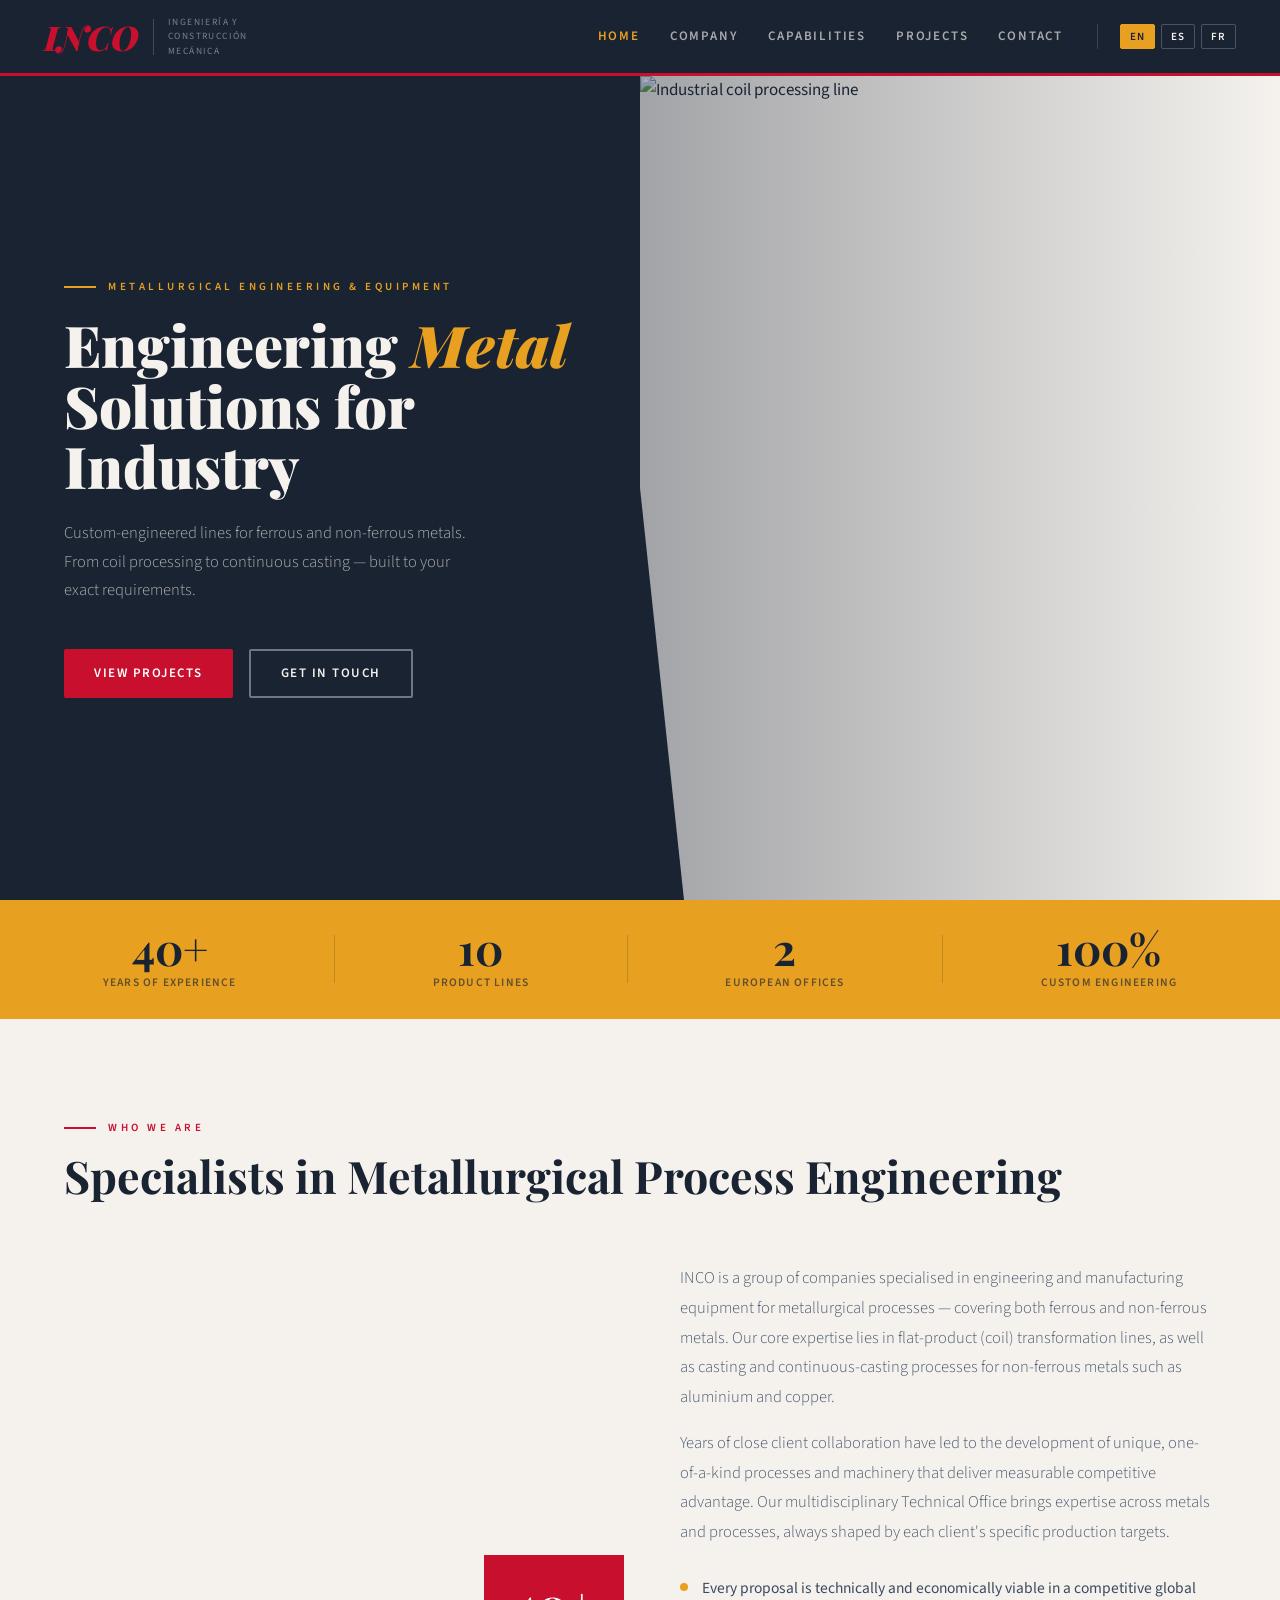
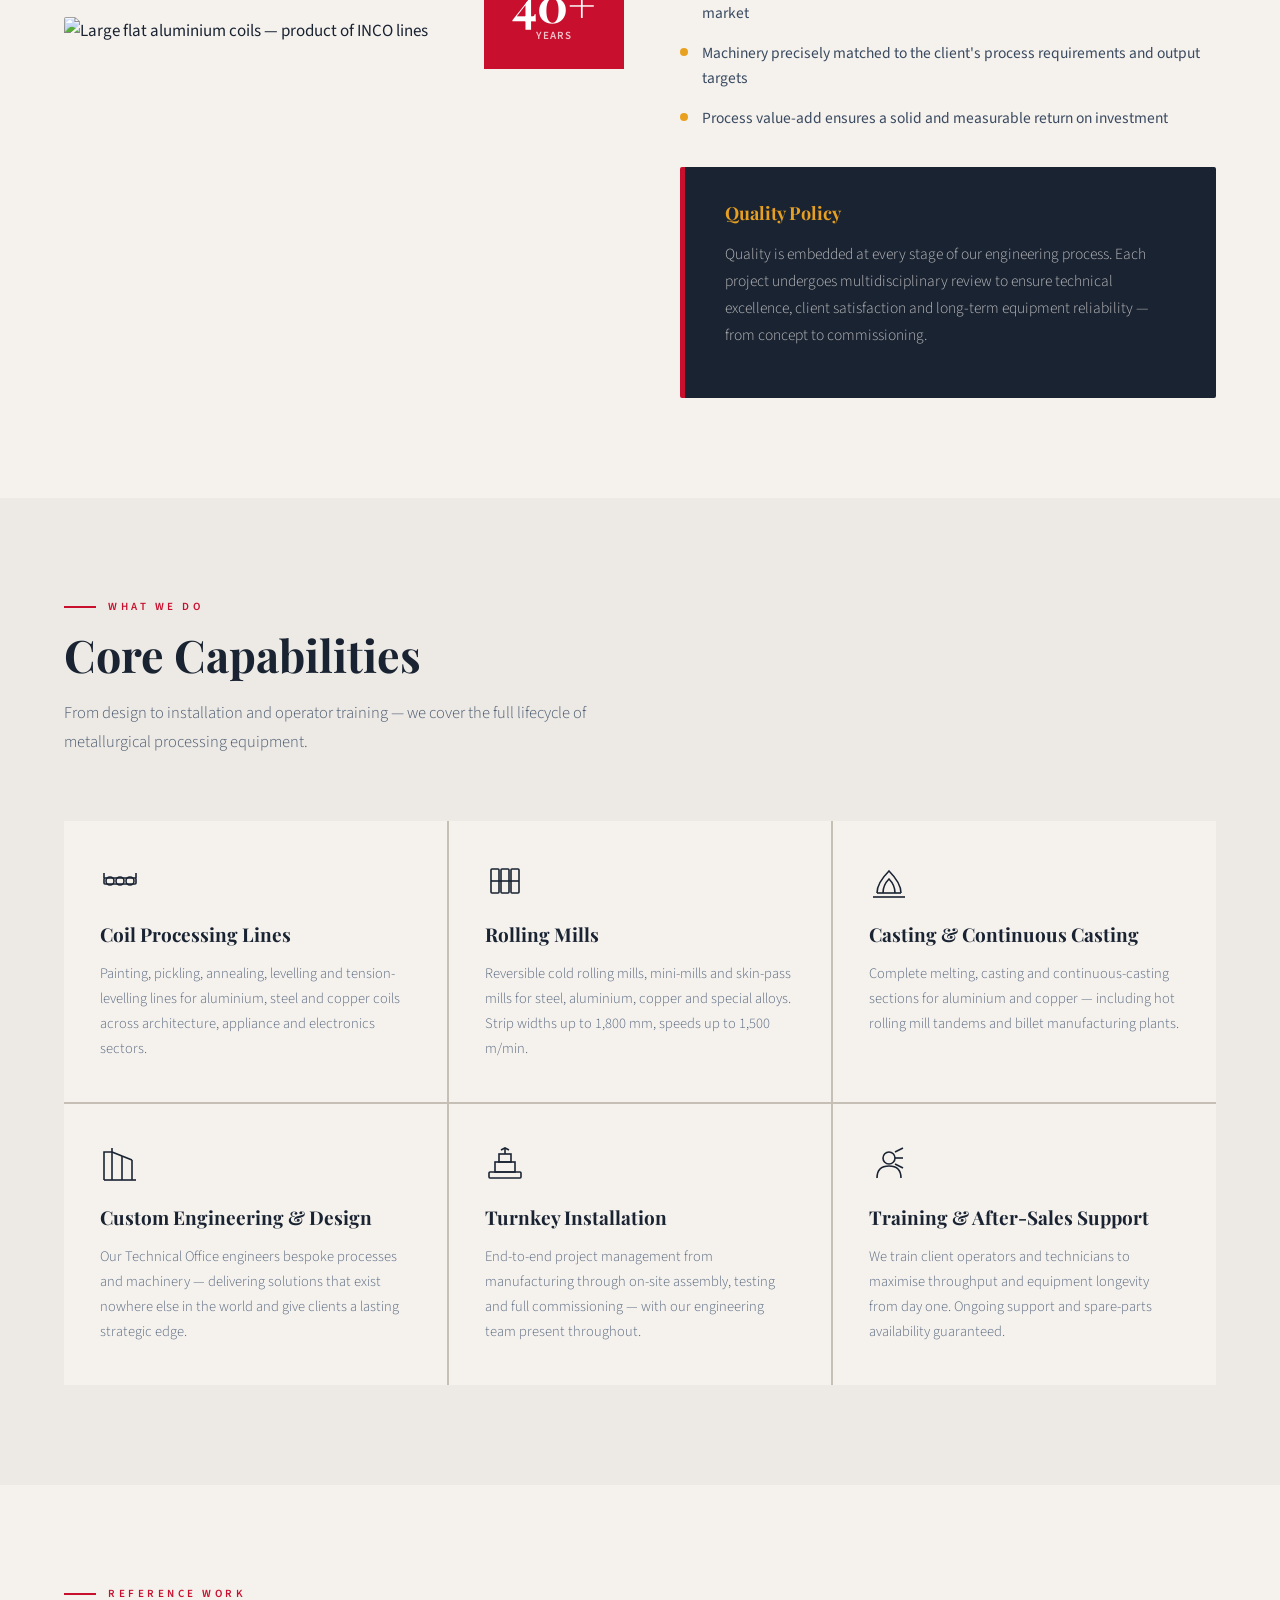
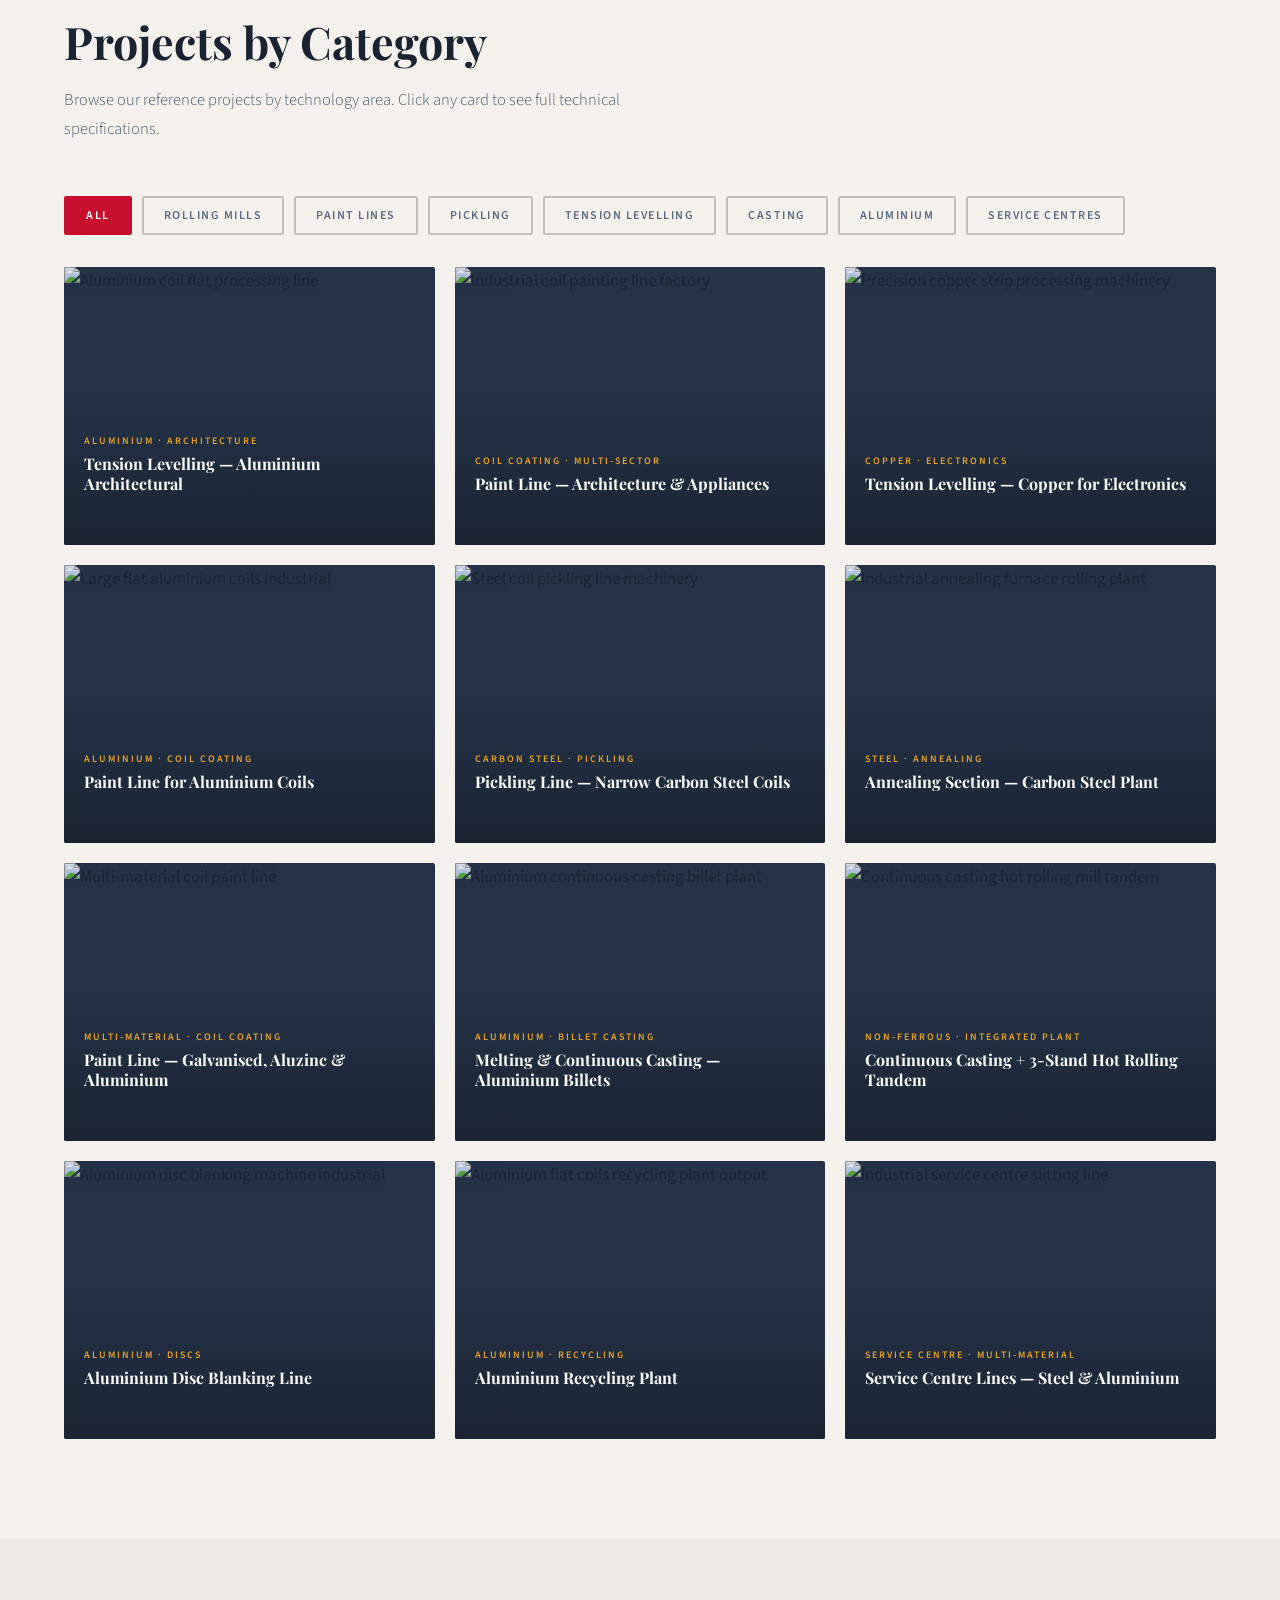
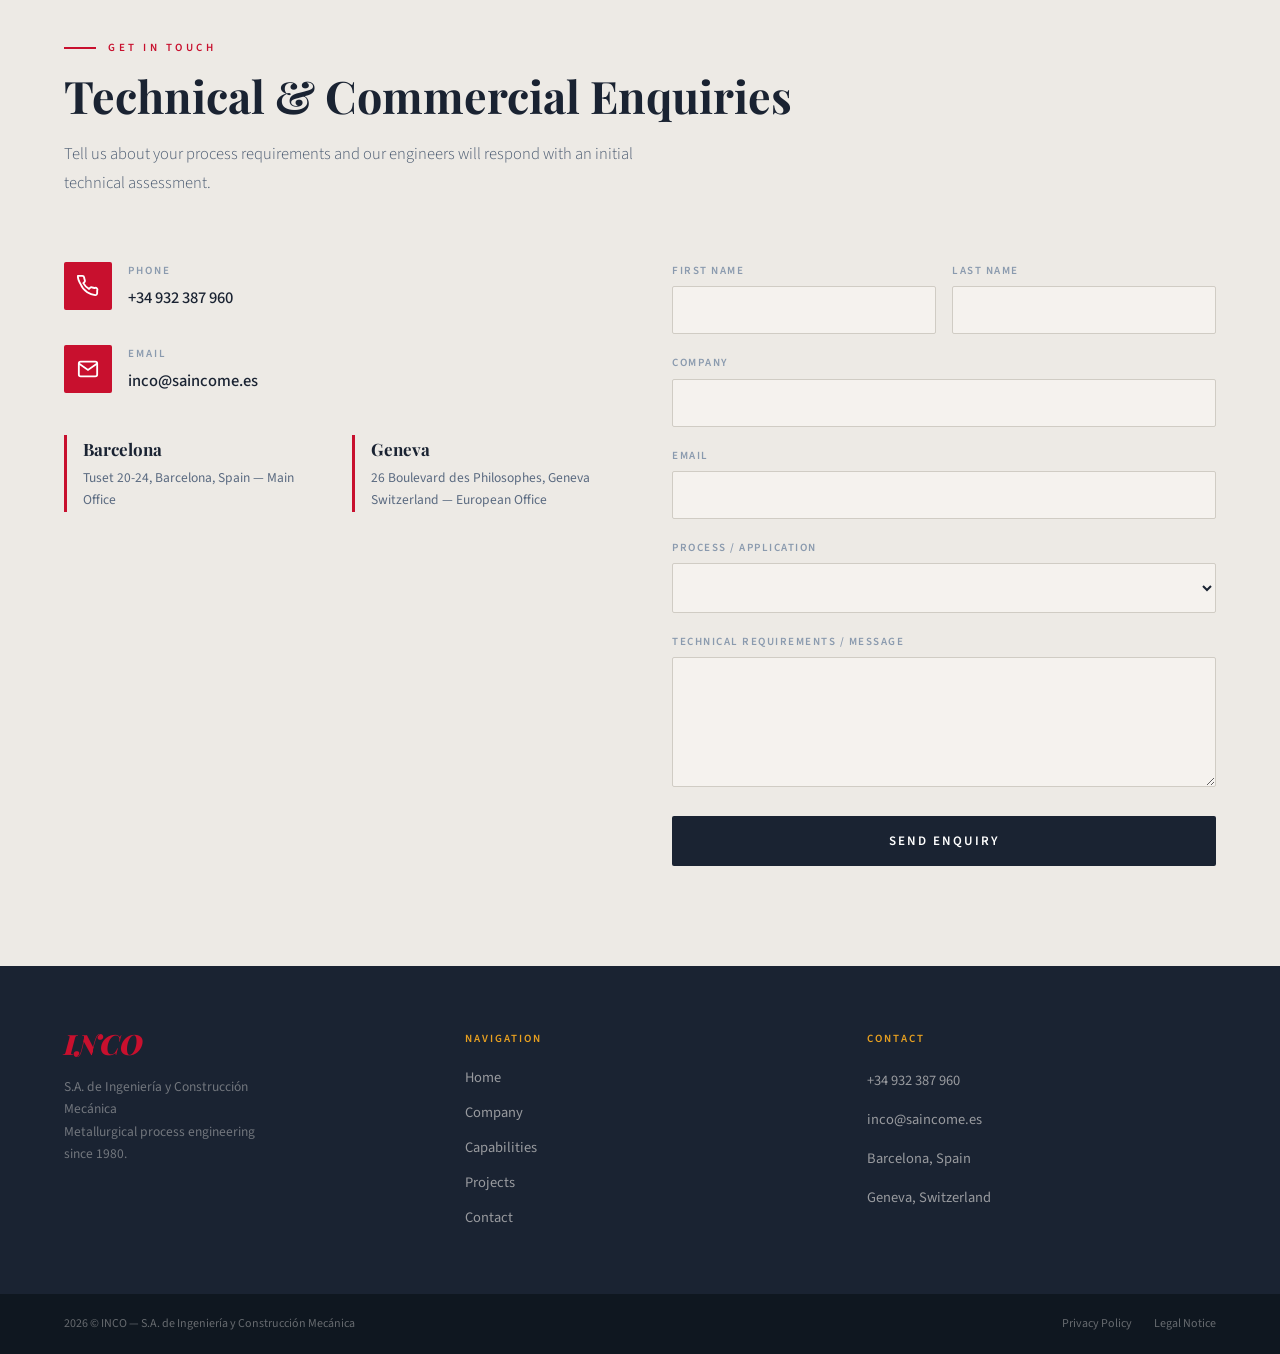
==== commit 39849b47: "Update index.html" ====
--- a/index.html
+++ b/index.html
@@ -239,11 +239,11 @@
   <div class="hr">
     <div class="ss" id="ss">
       <!-- Industrial metal / coil / rolling mill images from Unsplash (free) -->
-      <img src="https://images.unsplash.com/photo-1504328345606-18bbc8c9d7d1?w=1200&q=82&fit=crop&crop=center" alt="Industrial coil processing line" class="on">
-      <img src="https://images.unsplash.com/photo-1565008576549-57569a49371d?w=1200&q=82&fit=crop&crop=center" alt="Large aluminium flat coils">
-      <img src="https://images.unsplash.com/photo-1581091226825-a6a2a5aee158?w=1200&q=82&fit=crop&crop=center" alt="Factory automation machinery">
-      <img src="https://images.unsplash.com/photo-1563220517-d34b3e7e1d5e?w=1200&q=82&fit=crop&crop=center" alt="Metal sheet rolling equipment">
-      <img src="https://images.unsplash.com/photo-1518770660439-4636190af475?w=1200&q=82&fit=crop&crop=center" alt="Industrial engineering plant">
+      <img src="https://www.meadmetals.com/hubfs/230823_MEAD-CAMP_Blog4Images_1200x628_2.jpg?w=1200&q=82&fit=crop&crop=center" alt="Industrial coil processing line" class="on">
+      <img src="https://cdn.shortpixel.ai/spai/q_lossy+w_2280+to_webp+ret_img/alucoatuniversal.com/wp-content/uploads/2025/03/Types-of-aluminum-coil-coating.jpg" alt="Large aluminium flat coils">
+      <img src="https://www.sst.net/wp-content/uploads/2016/02/quenching-1024x782.jpg" alt="Factory automation machinery">
+      <img src="https://www.clecim.com/wp-content/uploads/2025/08/clecim-lines-stainless-annealing-picking-lines-3.jpg" alt="Metal sheet rolling equipment">
+      <img src="https://www.intocast.de/wp-content/uploads/2023/03/into-products-refractories-aluminium.png" alt="Industrial engineering plant">
     </div>
   </div>
 </div>
@@ -586,8 +586,8 @@
         <div><div class="clbl">Email</div><a href="mailto:inco@saincome.es" class="cval">inco@saincome.es</a></div>
       </div>
       <div class="offs">
-        <div class="ofc"><div class="ofcity">Barcelona</div><div class="ofdet"><span data-lang="en" class="active">Spain — Main Office</span><span data-lang="es">España — Oficina Principal</span><span data-lang="fr">Espagne — Bureau Principal</span></div></div>
-        <div class="ofc"><div class="ofcity">Geneva</div><div class="ofdet"><span data-lang="en" class="active">Switzerland — European Office</span><span data-lang="es">Suiza — Oficina Europea</span><span data-lang="fr">Suisse — Bureau Européen</span></div></div>
+        <div class="ofc"><div class="ofcity">Barcelona</div><div class="ofdet"><span data-lang="en" class="active">Tuset 20-24, Barcelona, Spain — Main Office</span><span data-lang="es">España — Oficina Principal</span><span data-lang="fr">Espagne — Bureau Principal</span></div></div>
+        <div class="ofc"><div class="ofcity">Geneva</div><div class="ofdet"><span data-lang="en" class="active">26 Boulevard des Philosophes, Geneva Switzerland — European Office</span><span data-lang="es">Suiza — Oficina Europea</span><span data-lang="fr">Suisse — Bureau Européen</span></div></div>
       </div>
     </div>
     <div>
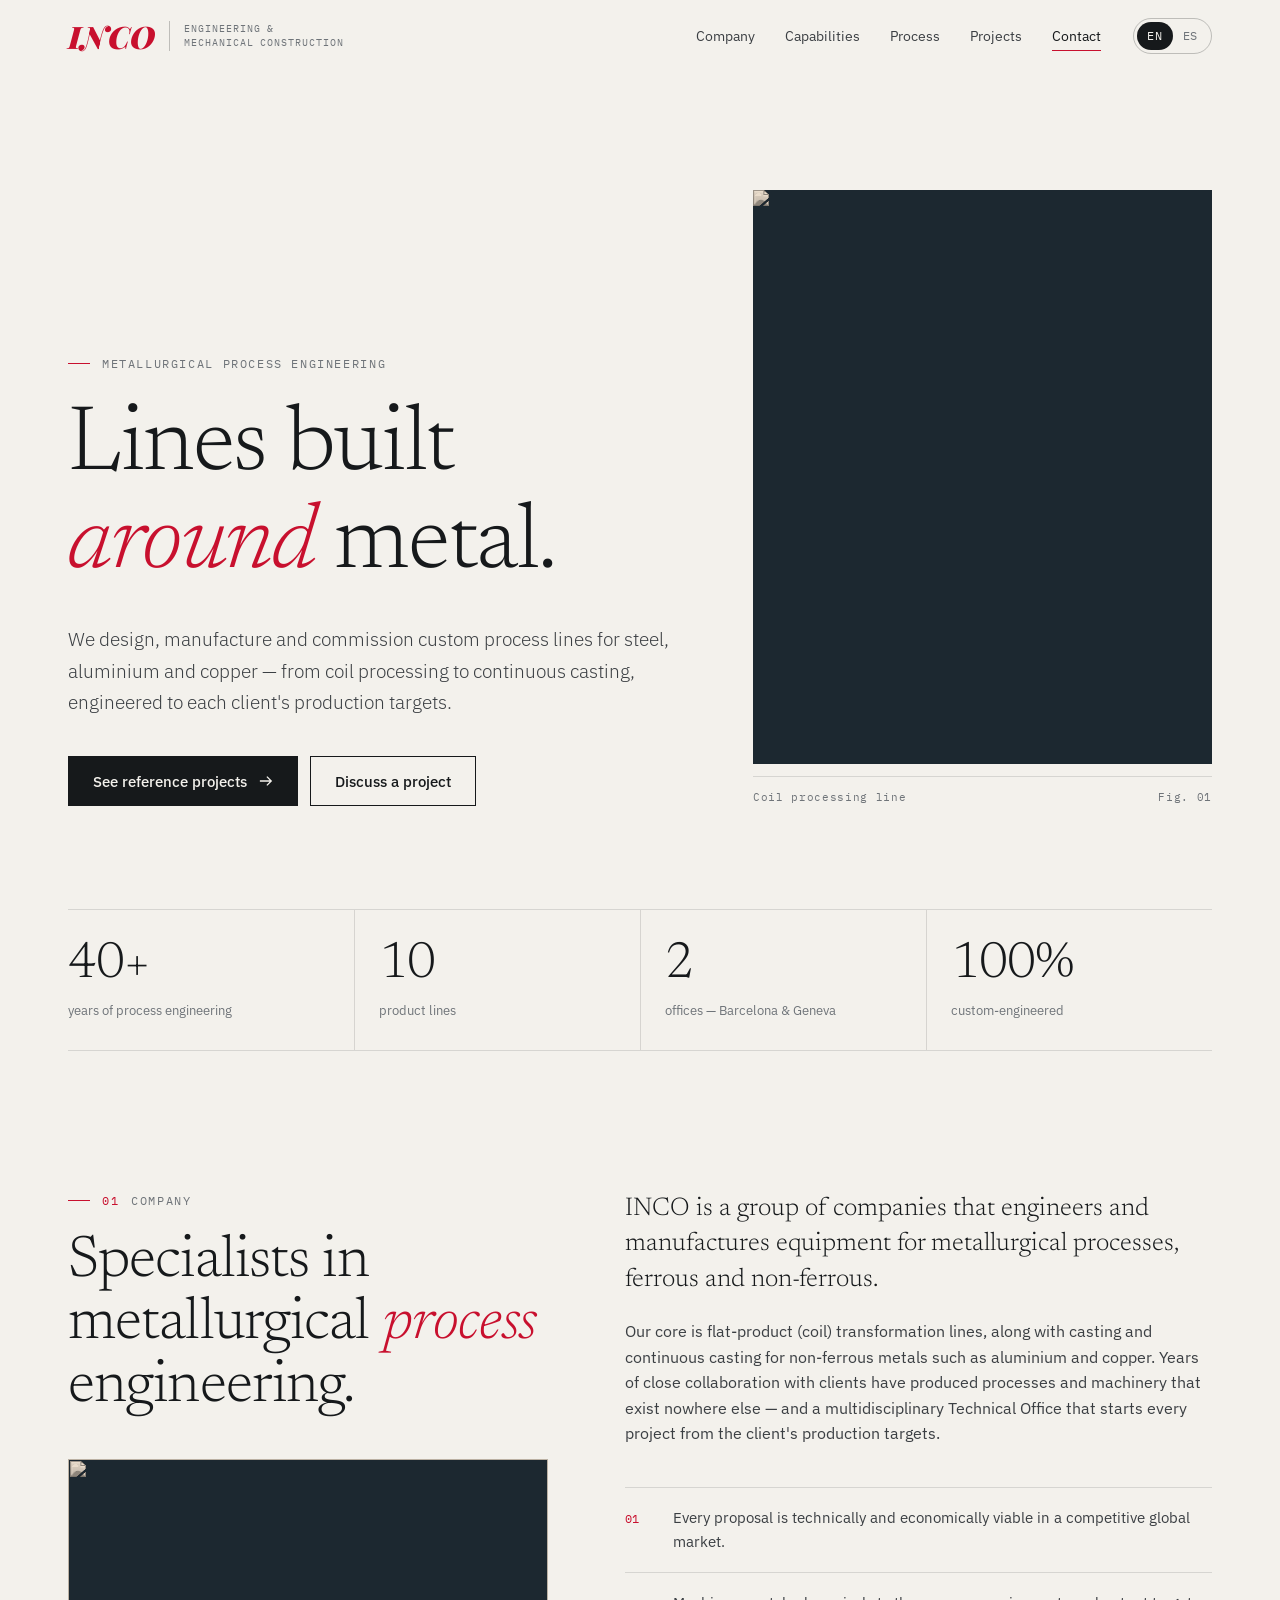
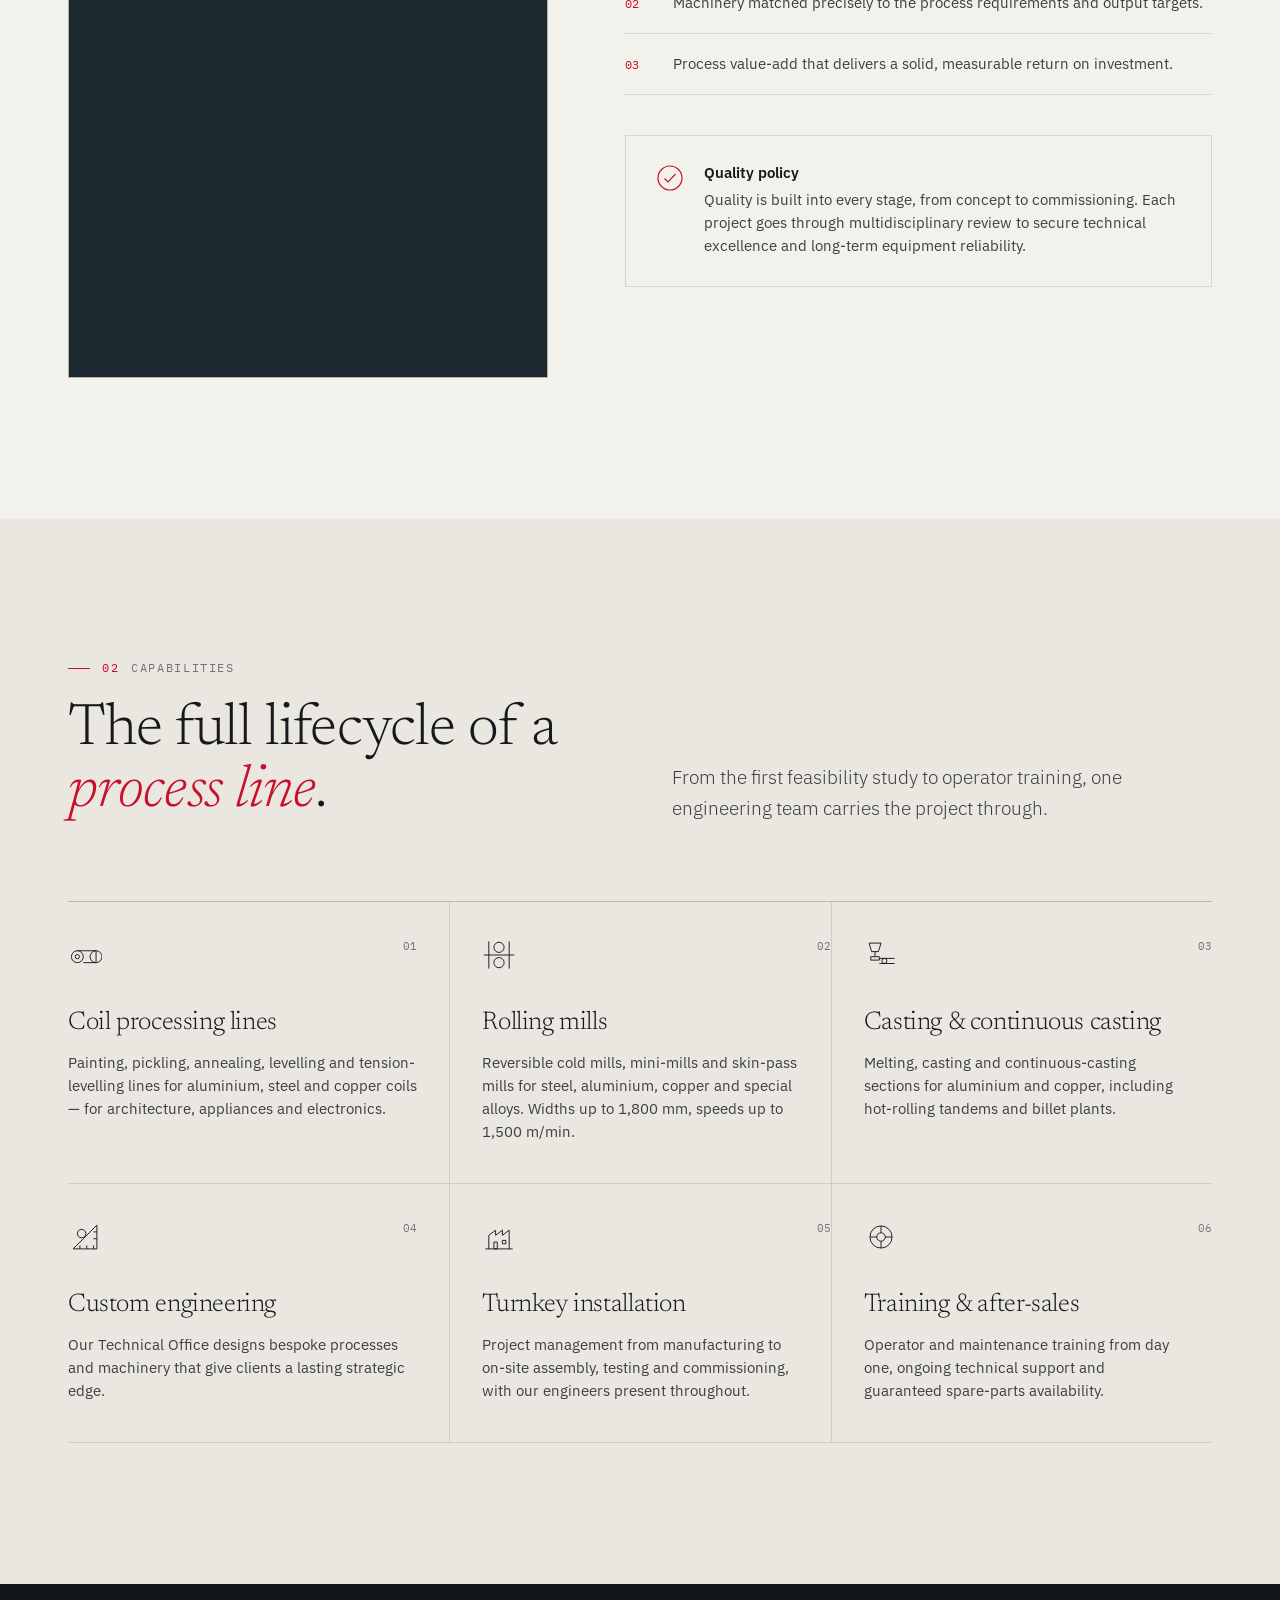
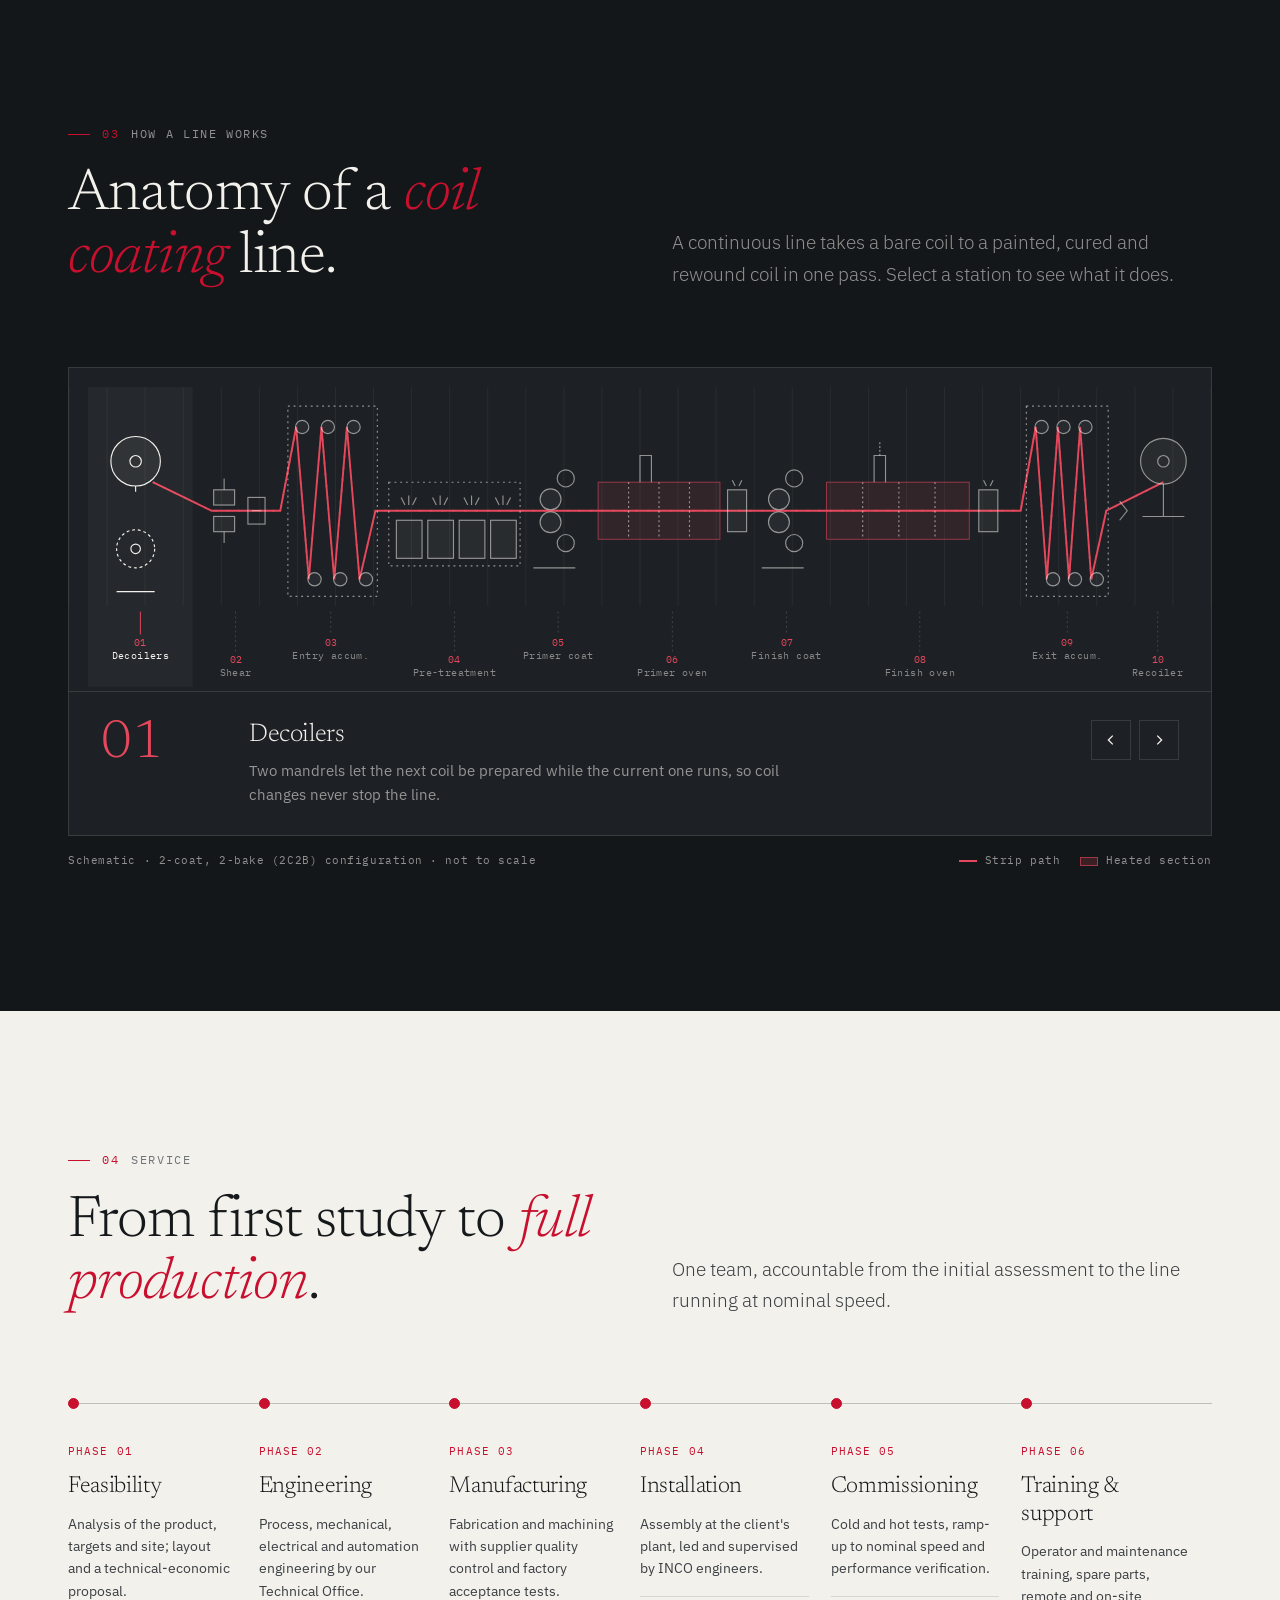
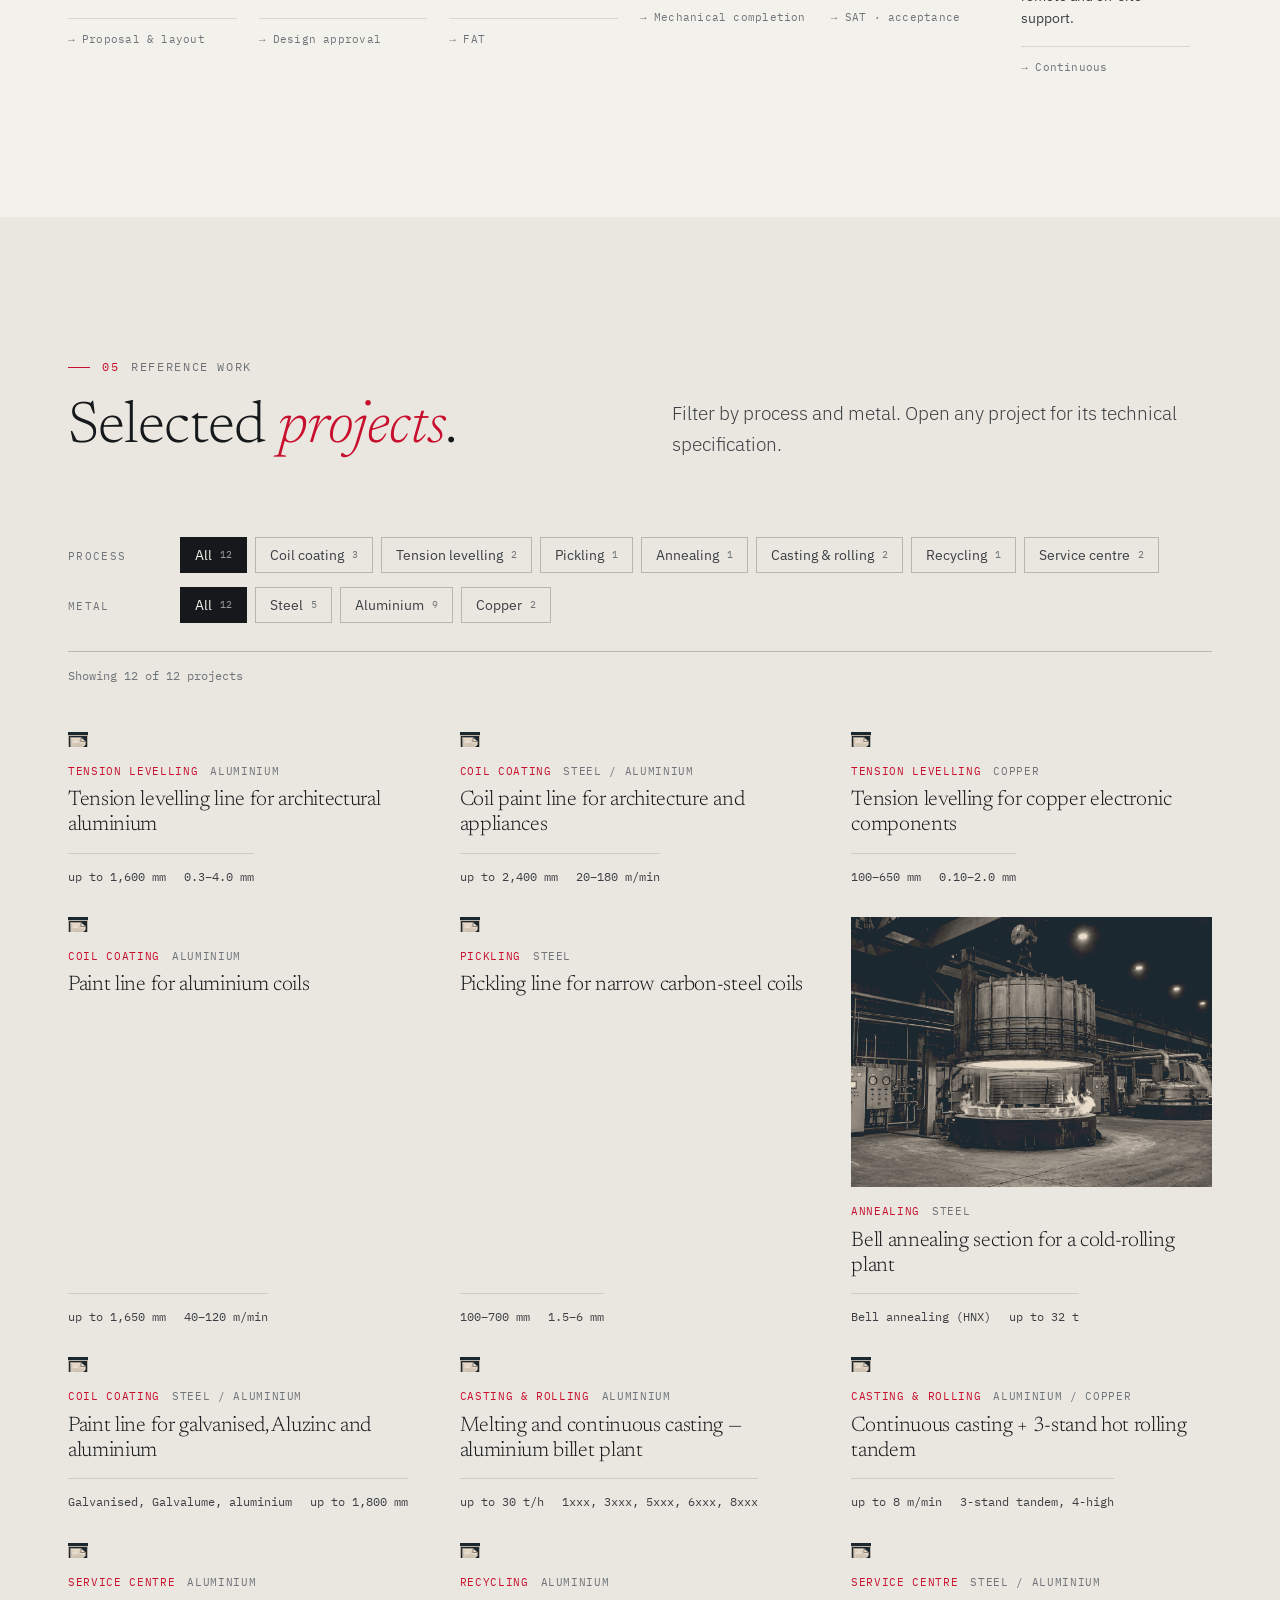
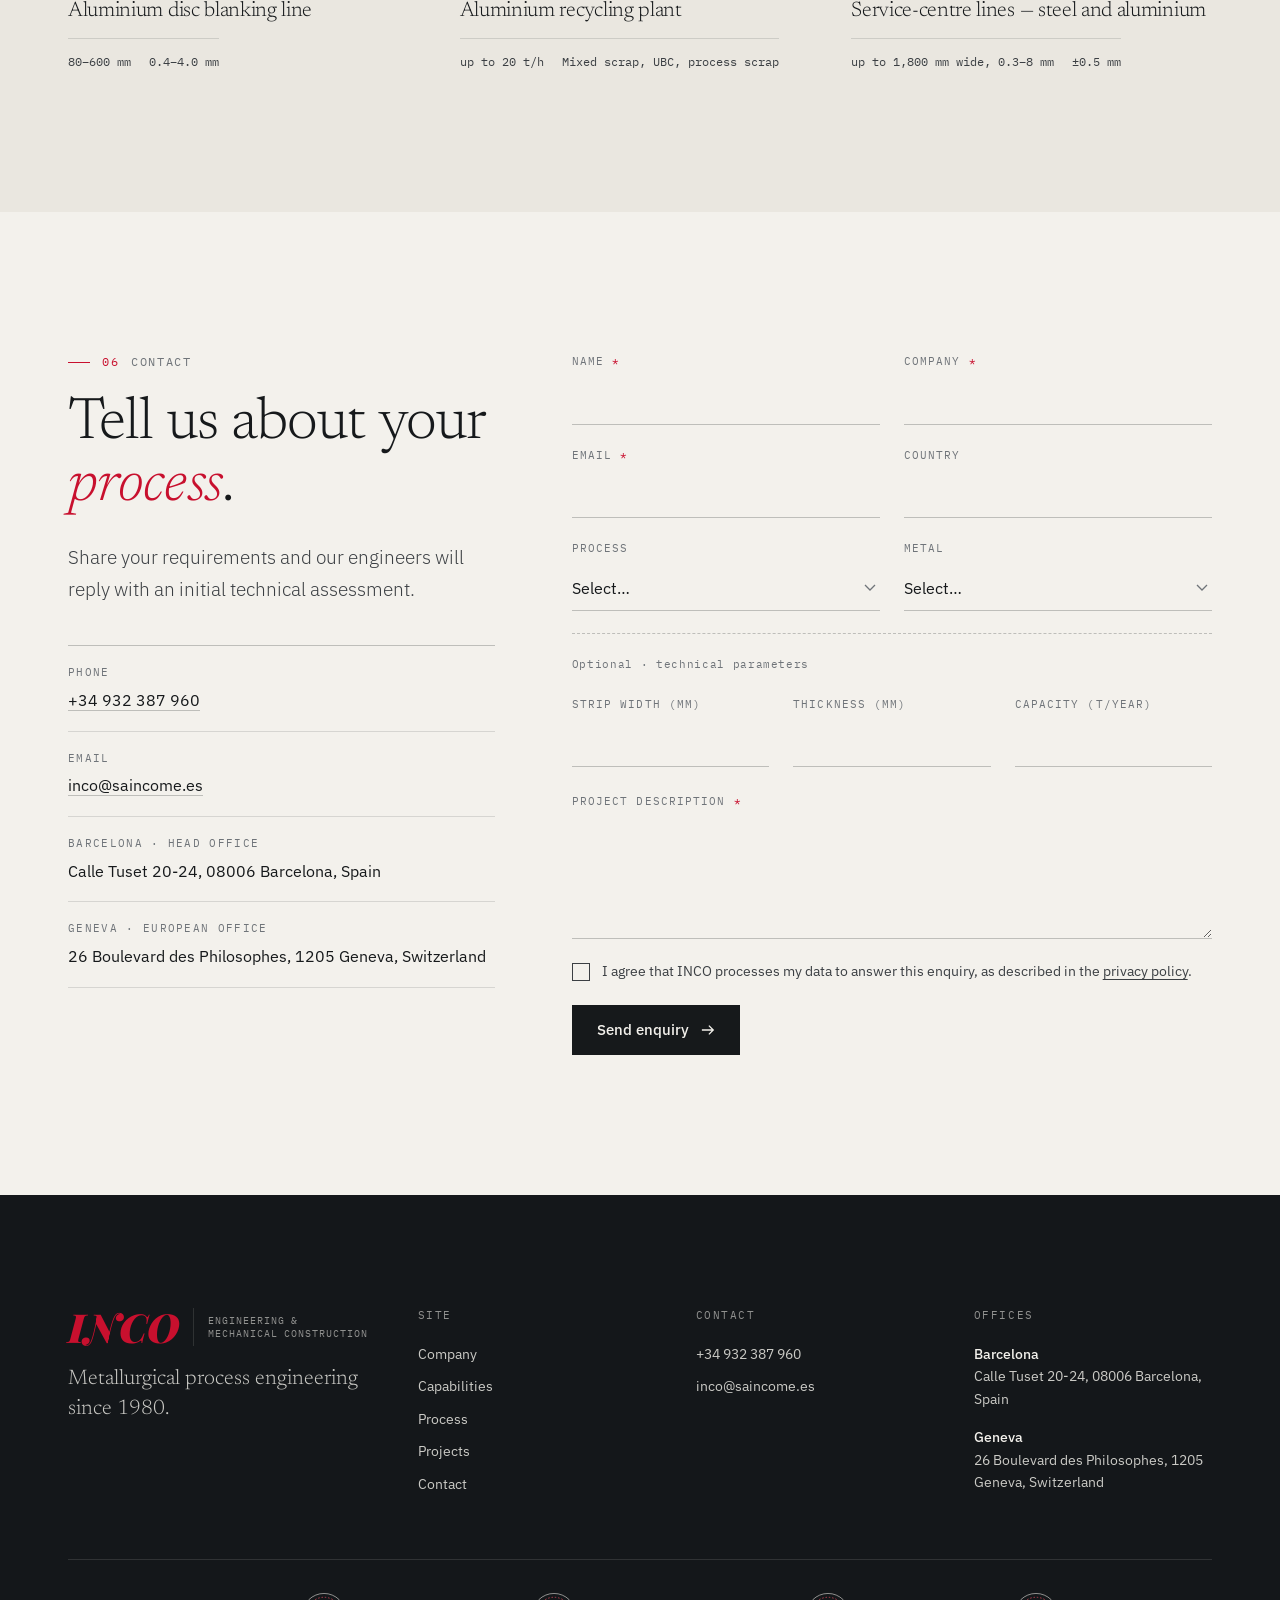
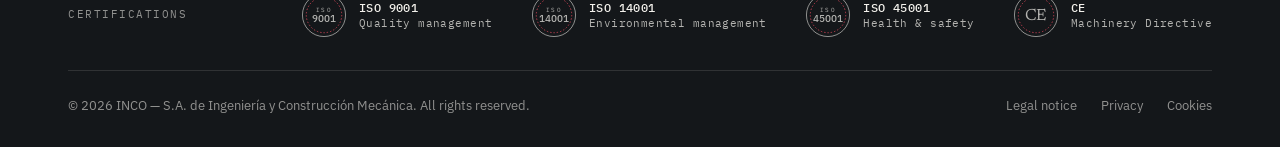
==== commit 67f128a5: "Redesign INCO site: separate EN/ES pages, red logo, process schema, service timeline, project filter" ====
--- a/index.html
+++ b/index.html
@@ -1,688 +1,329 @@
-<!DOCTYPE html>
+<!doctype html>
 <html lang="en">
 <head>
-<meta charset="UTF-8">
-<meta name="viewport" content="width=device-width, initial-scale=1.0">
-<title>INCO — Metallurgical Engineering & Equipment</title>
-<link rel="preconnect" href="https://fonts.googleapis.com">
-<link href="https://fonts.googleapis.com/css2?family=Playfair+Display:ital,wght@0,700;0,900;1,700;1,900&family=Source+Sans+3:wght@300;400;500;600&display=swap" rel="stylesheet">
-<style>
-:root{
-  --steel:#1a2332; --steel-mid:#243348;
-  --red:#c8102e; --red-dk:#a00d24;
-  --amber:#e8a020;
-  --white:#f5f2ee; --gray:#8a9aae; --lt:#edeae5;
-  --r:2px; --nh:76px;
-}
-*,*::before,*::after{box-sizing:border-box;margin:0;padding:0}
-html{scroll-behavior:smooth}
-body{font-family:'Source Sans 3',sans-serif;background:var(--white);color:var(--steel);font-size:17px;line-height:1.65}
-
-/* ── LOGO ── */
-.logo-wrap{display:flex;align-items:center;gap:0;text-decoration:none}
-.logo-inco{font-family:'Playfair Display',serif;font-size:34px;font-weight:900;font-style:italic;color:var(--red);letter-spacing:0;line-height:1}
-.logo-divider{width:1px;height:36px;background:rgba(255,255,255,.18);margin:0 14px}
-.logo-sub{font-family:'Source Sans 3',sans-serif;font-size:9.5px;font-weight:400;letter-spacing:1.4px;text-transform:uppercase;color:rgba(245,242,238,.45);line-height:1.5;max-width:115px}
-
-/* ── NAV ── */
-nav{position:fixed;top:0;left:0;right:0;z-index:100;background:var(--steel);height:var(--nh);display:flex;align-items:center;padding:0 44px;gap:28px;border-bottom:3px solid var(--red)}
-.nav-links{display:flex;gap:30px;list-style:none;margin-left:auto;align-items:center}
-.nav-links a{color:var(--white);text-decoration:none;font-family:'Source Sans 3',sans-serif;font-size:13px;font-weight:600;letter-spacing:1.8px;text-transform:uppercase;opacity:.65;transition:.22s;padding:4px 0;border-bottom:2px solid transparent}
-.nav-links a:hover,.nav-links a.active{opacity:1;color:var(--amber);border-bottom-color:var(--amber)}
-.lang-sw{display:flex;gap:6px;align-items:center;border-left:1px solid rgba(255,255,255,.14);padding-left:22px;margin-left:6px}
-.lb{background:none;border:1px solid rgba(255,255,255,.22);color:var(--white);font-family:'Source Sans 3',sans-serif;font-size:11px;font-weight:600;letter-spacing:1px;padding:4px 9px;cursor:pointer;border-radius:2px;transition:.2s}
-.lb:hover,.lb.active{background:var(--amber);border-color:var(--amber);color:var(--steel)}
-.hbg{display:none;flex-direction:column;gap:5px;background:none;border:none;cursor:pointer;margin-left:auto}
-.hbg span{display:block;width:26px;height:2px;background:var(--white)}
-
-/* ── HERO ── */
-#hero{margin-top:var(--nh);min-height:calc(100vh - var(--nh));display:grid;grid-template-columns:1fr 1fr;overflow:hidden}
-.hl{background:var(--steel);padding:80px 64px;display:flex;flex-direction:column;justify-content:center;position:relative;z-index:2}
-.hl::after{content:'';position:absolute;right:-44px;top:0;bottom:0;width:88px;background:var(--steel);clip-path:polygon(0 0,0 100%,100% 100%);z-index:3}
-.h-kicker{font-family:'Source Sans 3',sans-serif;font-size:11px;font-weight:600;letter-spacing:3.5px;text-transform:uppercase;color:var(--amber);margin-bottom:18px;display:flex;align-items:center;gap:12px}
-.h-kicker::before{content:'';display:block;width:32px;height:2px;background:var(--amber)}
-.h-title{font-family:'Playfair Display',serif;font-size:clamp(38px,4.5vw,62px);font-weight:900;line-height:1.05;color:var(--white);margin-bottom:24px}
-.h-title em{font-style:italic;color:var(--amber)}
-.h-desc{color:rgba(245,242,238,.68);font-size:16.5px;font-weight:300;max-width:420px;margin-bottom:44px;line-height:1.72}
-.h-ctas{display:flex;gap:16px;flex-wrap:wrap}
-.btn-p{display:inline-block;background:var(--red);color:#fff;font-family:'Source Sans 3',sans-serif;font-size:13px;font-weight:600;letter-spacing:1.5px;text-transform:uppercase;text-decoration:none;padding:14px 30px;border-radius:var(--r);transition:.2s}
-.btn-p:hover{background:var(--red-dk);transform:translateY(-1px)}
-.btn-o{display:inline-block;border:2px solid rgba(255,255,255,.38);color:var(--white);font-family:'Source Sans 3',sans-serif;font-size:13px;font-weight:600;letter-spacing:1.5px;text-transform:uppercase;text-decoration:none;padding:12px 30px;border-radius:var(--r);transition:.2s}
-.btn-o:hover{border-color:var(--amber);color:var(--amber)}
-.hr{position:relative;overflow:hidden}
-.ss{position:absolute;inset:0}
-.ss img{position:absolute;inset:0;width:100%;height:100%;object-fit:cover;opacity:0;transition:opacity 1.3s ease}
-.ss img.on{opacity:1}
-.ss::after{content:'';position:absolute;inset:0;background:linear-gradient(to right,rgba(26,35,50,.38),transparent)}
-
-/* ── STATS ── */
-.stats{background:var(--amber);padding:26px 64px;display:flex;justify-content:space-around;align-items:center;flex-wrap:wrap;gap:20px}
-.stat{text-align:center}
-.sn{font-family:'Playfair Display',serif;font-size:44px;font-weight:700;color:var(--steel);line-height:1}
-.sl{font-family:'Source Sans 3',sans-serif;font-size:11.5px;font-weight:600;letter-spacing:1.2px;text-transform:uppercase;color:rgba(26,35,50,.65);margin-top:4px}
-.ssep{width:1px;height:48px;background:rgba(26,35,50,.18)}
-
-/* ── SECTIONS ── */
-section{padding:100px 64px}
-.alt{background:var(--lt)}
-.stag{font-family:'Source Sans 3',sans-serif;font-size:11px;font-weight:600;letter-spacing:3.5px;text-transform:uppercase;color:var(--red);margin-bottom:14px;display:flex;align-items:center;gap:12px}
-.stag::before{content:'';display:block;width:32px;height:2px;background:var(--red)}
-.stitle{font-family:'Playfair Display',serif;font-size:clamp(28px,3.5vw,48px);font-weight:700;color:var(--steel);line-height:1.1;margin-bottom:20px}
-.stitle em{font-style:italic;color:var(--red)}
-.ssub{font-size:16.5px;font-weight:300;color:#4a5a70;max-width:580px;line-height:1.75}
-
-/* ── ABOUT ── */
-.ag{display:grid;grid-template-columns:1fr 1fr;gap:80px;align-items:center;margin-top:64px}
-.ai{position:relative}
-.ai img{width:100%;height:480px;object-fit:cover;border-radius:var(--r)}
-.aib{position:absolute;bottom:-24px;right:-24px;background:var(--red);padding:24px 28px;text-align:center}
-.aib .n{font-family:'Playfair Display',serif;font-size:48px;font-weight:700;color:#fff;line-height:1}
-.aib .l{font-family:'Source Sans 3',sans-serif;font-size:11px;font-weight:600;letter-spacing:1px;text-transform:uppercase;color:rgba(255,255,255,.75)}
-.ac p{font-size:16.5px;font-weight:300;color:#4a5a70;line-height:1.8;margin-bottom:16px}
-.chk{list-style:none;margin:28px 0 36px;display:flex;flex-direction:column;gap:14px}
-.chk li{display:flex;align-items:flex-start;gap:14px;font-size:15.5px;color:#3a4a60}
-.chk li::before{content:'';display:block;width:8px;height:8px;border-radius:50%;background:var(--amber);flex-shrink:0;margin-top:7px}
-.qb{background:var(--steel);border-left:5px solid var(--red);padding:32px 40px;margin-top:32px;border-radius:var(--r)}
-.qb h4{font-family:'Playfair Display',serif;font-size:18px;font-weight:700;color:var(--amber);margin-bottom:12px}
-.qb p{color:rgba(245,242,238,.73);font-size:15.5px;line-height:1.75}
-
-/* ── CAPABILITIES ── */
-.cg{display:grid;grid-template-columns:repeat(3,1fr);gap:2px;margin-top:64px;background:#c5bfb5}
-.cc{background:var(--white);padding:40px 36px;transition:background .28s;cursor:default}
-.cc:hover{background:var(--steel)}
-.cc:hover .ct,.cc:hover .ctx{color:var(--white)}
-.cc:hover .ci svg{stroke:#fff}
-/* icon: single steel color, white on hover */
-.ci{display:block;margin-bottom:18px;width:40px;height:40px}
-.ci svg{width:40px;height:40px;stroke:var(--steel);stroke-width:1.6;fill:none;transition:stroke .28s}
-.cc:hover .ci svg{stroke:#fff}
-.ct{font-family:'Playfair Display',serif;font-size:19px;font-weight:700;color:var(--steel);margin-bottom:12px;transition:color .28s}
-.ctx{font-size:14.5px;font-weight:300;color:#5a6a80;line-height:1.72;transition:color .28s}
-
-/* ── PROJECTS ── */
-.pcat{display:flex;flex-wrap:wrap;gap:10px;margin:52px 0 32px}
-.catbtn{font-family:'Source Sans 3',sans-serif;font-size:12px;font-weight:600;letter-spacing:1.5px;text-transform:uppercase;padding:9px 20px;border:2px solid #c5bfb5;background:transparent;color:#5a6a80;cursor:pointer;border-radius:var(--r);transition:.2s}
-.catbtn:hover,.catbtn.active{border-color:var(--red);background:var(--red);color:#fff}
-.pgrid{display:grid;grid-template-columns:repeat(3,1fr);gap:20px}
-.pc{position:relative;overflow:hidden;border-radius:var(--r);aspect-ratio:4/3;cursor:pointer;background:var(--steel-mid);display:none}
-.pc.on{display:block}
-.pc img{width:100%;height:100%;object-fit:cover;transition:transform .55s,opacity .3s;opacity:.87}
-.pc:hover img{transform:scale(1.07);opacity:.52}
-.po{position:absolute;inset:0;background:linear-gradient(to top,rgba(26,35,50,.96) 0%,transparent 55%);display:flex;flex-direction:column;justify-content:flex-end;padding:22px 20px;transition:.3s}
-.pc:hover .po{background:linear-gradient(to top,rgba(26,35,50,.98) 0%,rgba(26,35,50,.42) 100%)}
-.ptag{font-family:'Source Sans 3',sans-serif;font-size:10px;font-weight:600;letter-spacing:2px;text-transform:uppercase;color:var(--amber);margin-bottom:5px}
-.ptit{font-family:'Playfair Display',serif;font-size:16px;font-weight:700;color:#fff;line-height:1.25;margin-bottom:9px}
-.pmore{display:inline-flex;align-items:center;gap:5px;color:var(--amber);font-size:12px;font-weight:600;letter-spacing:1px;text-transform:uppercase;opacity:0;transform:translateY(5px);transition:.32s}
-.pc:hover .pmore{opacity:1;transform:translateY(0)}
-.pmore::after{content:'→'}
-
-/* ── MODAL ── */
-.mover{display:none;position:fixed;inset:0;z-index:200;background:rgba(10,16,26,.88);backdrop-filter:blur(5px);align-items:center;justify-content:center;padding:24px}
-.mover.open{display:flex}
-.mbox{background:var(--white);max-width:900px;width:100%;max-height:90vh;overflow-y:auto;border-radius:var(--r);position:relative;animation:mIn .3s ease}
-@keyframes mIn{from{opacity:0;transform:translateY(20px)}to{opacity:1;transform:none}}
-.mcls{position:absolute;top:16px;right:20px;background:var(--steel);color:#fff;border:none;width:36px;height:36px;font-size:18px;cursor:pointer;border-radius:var(--r);z-index:5;line-height:36px;text-align:center;transition:.2s}
-.mcls:hover{background:var(--red)}
-.mimg{width:100%;height:340px;object-fit:cover}
-.mbody{padding:42px}
-.mtag{font-family:'Source Sans 3',sans-serif;font-size:11px;font-weight:600;letter-spacing:2px;text-transform:uppercase;color:var(--red);margin-bottom:9px}
-.mtit{font-family:'Playfair Display',serif;font-size:clamp(22px,3vw,34px);font-weight:700;color:var(--steel);margin-bottom:20px;line-height:1.12}
-.mdesc{font-size:15.5px;font-weight:300;color:#4a5a70;line-height:1.8;margin-bottom:30px}
-.mspecs{list-style:none;display:flex;flex-direction:column;gap:11px;border-top:2px solid var(--lt);padding-top:26px;margin-bottom:28px}
-.mspecs li{display:flex;gap:13px;font-size:14.5px;color:#3a4a60;align-items:flex-start}
-.mspecs li::before{content:'';display:block;width:7px;height:7px;border-radius:50%;background:var(--amber);flex-shrink:0;margin-top:6px}
-.mvimeo a{display:inline-flex;align-items:center;gap:9px;background:var(--steel);color:#fff;padding:13px 24px;font-family:'Source Sans 3',sans-serif;font-size:13px;font-weight:600;letter-spacing:1.2px;text-transform:uppercase;text-decoration:none;border-radius:var(--r);transition:.2s}
-.mvimeo a:hover{background:var(--red)}
-.mvimeo a::before{content:'▶';color:var(--amber);margin-right:2px}
-
-/* ── CONTACT ── */
-.cong{display:grid;grid-template-columns:1fr 1fr;gap:64px;margin-top:64px;align-items:start}
-.cit{display:flex;align-items:flex-start;gap:16px;margin-bottom:32px}
-.cion{width:48px;height:48px;background:var(--red);display:flex;align-items:center;justify-content:center;flex-shrink:0;border-radius:var(--r)}
-.cion svg{width:22px;height:22px;stroke:#fff;stroke-width:2;fill:none}
-.clbl{font-family:'Source Sans 3',sans-serif;font-size:11px;font-weight:600;letter-spacing:2px;text-transform:uppercase;color:var(--gray);margin-bottom:4px}
-.cval{font-size:16.5px;font-weight:500;color:var(--steel);text-decoration:none}
-a.cval:hover{color:var(--red)}
-.offs{display:flex;gap:32px;margin-top:40px;flex-wrap:wrap}
-.ofc{flex:1;min-width:170px;border-left:3px solid var(--red);padding-left:16px}
-.ofcity{font-family:'Playfair Display',serif;font-size:17px;font-weight:700;color:var(--steel);margin-bottom:4px}
-.ofdet{font-size:13.5px;color:#5a6a80;line-height:1.65}
-.fg{margin-bottom:20px}
-.fl{display:block;font-size:11px;font-weight:600;letter-spacing:1.5px;text-transform:uppercase;color:var(--gray);margin-bottom:6px}
-.fi,.fsl,.fta{width:100%;border:1.5px solid #d0ccc4;background:var(--white);color:var(--steel);font-family:'Source Sans 3',sans-serif;font-size:15.5px;padding:12px 16px;border-radius:var(--r);transition:.2s;outline:none}
-.fi:focus,.fsl:focus,.fta:focus{border-color:var(--red)}
-.fta{min-height:130px;resize:vertical}
-.frow{display:grid;grid-template-columns:1fr 1fr;gap:16px}
-.fsub{width:100%;padding:16px;background:var(--steel);color:#fff;font-family:'Source Sans 3',sans-serif;font-size:13px;font-weight:600;letter-spacing:2px;text-transform:uppercase;border:none;cursor:pointer;border-radius:var(--r);transition:.2s}
-.fsub:hover{background:var(--red)}
-
-/* ── FOOTER ── */
-footer{background:var(--steel);padding:64px;display:grid;grid-template-columns:1fr 1fr 1fr;gap:52px}
-.fcolt{font-family:'Source Sans 3',sans-serif;font-size:11px;font-weight:600;letter-spacing:2px;text-transform:uppercase;color:var(--amber);margin-bottom:18px}
-.flinks{list-style:none;display:flex;flex-direction:column;gap:11px}
-.flinks a{color:rgba(245,242,238,.58);text-decoration:none;font-size:14.5px;transition:.2s}
-.flinks a:hover{color:var(--white)}
-.ftag{font-size:13.5px;color:rgba(245,242,238,.4);line-height:1.65;max-width:220px;margin-top:12px}
-.fbot{background:#0f1720;padding:20px 64px;display:flex;justify-content:space-between;align-items:center;flex-wrap:wrap;gap:12px}
-.fcp{font-size:12px;color:rgba(245,242,238,.38)}
-.fleg{display:flex;gap:22px}
-.fleg a{font-size:12px;color:rgba(245,242,238,.38);text-decoration:none}
-.fleg a:hover{color:var(--amber)}
-
-/* ── MOBILE ── */
-@media(max-width:900px){
-  nav{padding:0 24px}.nav-links,.lang-sw{display:none}.hbg{display:flex}
-  .nav-links.open{display:flex;flex-direction:column;position:fixed;top:var(--nh);left:0;right:0;background:var(--steel);padding:24px;gap:16px;border-bottom:3px solid var(--red)}
-  .lang-sw.open{display:flex;padding:0 24px 24px}
-  #hero{grid-template-columns:1fr;min-height:auto}.hl{padding:64px 24px}.hl::after{display:none}.hr{height:300px}
-  .stats{padding:20px 24px}.ssep{display:none}
-  section{padding:64px 24px}
-  .ag{grid-template-columns:1fr;gap:52px}.aib{right:16px;bottom:-16px}
-  .cg{grid-template-columns:1fr 1fr}.pgrid{grid-template-columns:1fr 1fr}
-  .cong{grid-template-columns:1fr}.frow{grid-template-columns:1fr}
-  footer{grid-template-columns:1fr;padding:44px 24px;gap:36px}.fbot{padding:20px 24px}
-}
-@media(max-width:600px){.cg{grid-template-columns:1fr}.pgrid{grid-template-columns:1fr}.mimg{height:200px}.mbody{padding:24px 20px}.h-title{font-size:34px}}
-/* I18N */
-[data-lang]{display:none}[data-lang].active{display:block}
-/* REVEAL */
-.rev{opacity:0;transform:translateY(22px);transition:opacity .65s ease,transform .65s ease}
-.rev.vis{opacity:1;transform:none}
-.rev:nth-child(2){transition-delay:.1s}.rev:nth-child(3){transition-delay:.2s}
-.rev:nth-child(4){transition-delay:.3s}.rev:nth-child(5){transition-delay:.4s}.rev:nth-child(6){transition-delay:.5s}
-</style>
+<meta charset="utf-8">
+<meta name="viewport" content="width=device-width, initial-scale=1">
+<title>INCO — Metallurgical Process Engineering</title>
+<meta name="description" content="INCO engineers and builds custom lines for ferrous and non-ferrous metals: coil processing, rolling, casting and continuous casting. Barcelona · Geneva.">
+<meta name="robots" content="noindex, nofollow, noarchive">
+<meta name="theme-color" content="#F3F1EC">
+<meta name="author" content="S.A. de Ingeniería y Construcción Mecánica">
+<link rel="alternate" hreflang="en" href="https://marcosdagama.github.io/inco-metal/">
+<link rel="alternate" hreflang="es" href="https://marcosdagama.github.io/inco-metal/es/">
+<link rel="alternate" hreflang="x-default" href="https://marcosdagama.github.io/inco-metal/">
+<meta property="og:type" content="website">
+<meta property="og:site_name" content="INCO">
+<meta property="og:title" content="INCO — Metallurgical Process Engineering">
+<meta property="og:description" content="INCO engineers and builds custom lines for ferrous and non-ferrous metals: coil processing, rolling, casting and continuous casting. Barcelona · Geneva.">
+<meta property="og:url" content="https://marcosdagama.github.io/inco-metal/">
+<meta property="og:image" content="https://marcosdagama.github.io/inco-metal/assets/img/og.png">
+<meta property="og:image:width" content="1200">
+<meta property="og:image:height" content="630">
+<meta property="og:locale" content="en_GB">
+<meta property="og:locale:alternate" content="es_ES">
+<meta name="twitter:card" content="summary_large_image">
+<link rel="icon" href="assets/img/favicon.svg" type="image/svg+xml">
+<link rel="preload" href="assets/fonts/playfair-display-latin-900-italic.woff2" as="font" type="font/woff2" crossorigin>
+<link rel="preload" href="assets/fonts/newsreader-latin-300-normal.woff2" as="font" type="font/woff2" crossorigin>
+<link rel="preload" href="assets/fonts/ibm-plex-sans-latin-400-normal.woff2" as="font" type="font/woff2" crossorigin>
+<link rel="stylesheet" href="assets/css/site.css">
+<script>(function(){try{var s=localStorage.getItem('inco-lang');var n=(navigator.languages&&navigator.languages[0])||navigator.language||'';if(s==='es'||(!s&&/^(es|ca|gl|eu)\b/i.test(n))){location.replace('es/index.html'+location.search+location.hash);}}catch(e){}})();</script>
 </head>
+
 <body>
-
-<!-- NAV -->
-<nav id="nb">
-  <a href="#home" class="logo-wrap">
-    <span class="logo-inco">INCO</span>
-    <div class="logo-divider"></div>
-    <span class="logo-sub">Ingeniería y Construcción Mecánica</span>
-  </a>
-  <button class="hbg" onclick="tmenu()" aria-label="Menu"><span></span><span></span><span></span></button>
-  <ul class="nav-links" id="nl">
-    <li><a href="#home" class="active" onclick="nc(this)"><span data-lang="en" class="active">Home</span><span data-lang="es">Inicio</span><span data-lang="fr">Accueil</span></a></li>
-    <li><a href="#about" onclick="nc(this)"><span data-lang="en" class="active">Company</span><span data-lang="es">Empresa</span><span data-lang="fr">Société</span></a></li>
-    <li><a href="#caps" onclick="nc(this)"><span data-lang="en" class="active">Capabilities</span><span data-lang="es">Capacidades</span><span data-lang="fr">Capacités</span></a></li>
-    <li><a href="#projects" onclick="nc(this)"><span data-lang="en" class="active">Projects</span><span data-lang="es">Proyectos</span><span data-lang="fr">Projets</span></a></li>
-    <li><a href="#contact" onclick="nc(this)"><span data-lang="en" class="active">Contact</span><span data-lang="es">Contacto</span><span data-lang="fr">Contact</span></a></li>
-  </ul>
-  <div class="lang-sw" id="ls">
-    <button class="lb active" onclick="sl('en')">EN</button>
-    <button class="lb" onclick="sl('es')">ES</button>
-    <button class="lb" onclick="sl('fr')">FR</button>
-  </div>
-</nav>
-
-<!-- HERO -->
-<section id="home" style="padding:0">
-<div id="hero">
-  <div class="hl">
-    <div class="h-kicker"><span data-lang="en" class="active">Metallurgical Engineering &amp; Equipment</span><span data-lang="es">Ingeniería y Equipos Metalúrgicos</span><span data-lang="fr">Génie Métallurgique &amp; Équipements</span></div>
-    <h1 class="h-title">
-      <span data-lang="en" class="active">Engineering <em>Metal</em> Solutions for Industry</span>
-      <span data-lang="es">Soluciones de <em>Ingeniería</em> Metalúrgica para la Industria</span>
-      <span data-lang="fr">Solutions de <em>Génie</em> Métallurgique pour l'Industrie</span>
-    </h1>
-    <p class="h-desc">
-      <span data-lang="en" class="active">Custom-engineered lines for ferrous and non-ferrous metals. From coil processing to continuous casting — built to your exact requirements.</span>
-      <span data-lang="es">Líneas diseñadas a medida para metales férricos y no férricos. Del procesado de bobinas a la colada continua — construidas según sus necesidades exactas.</span>
-      <span data-lang="fr">Lignes conçues sur mesure pour métaux ferreux et non ferreux. Du traitement de bobines à la coulée continue — selon vos exigences précises.</span>
-    </p>
-    <div class="h-ctas">
-      <a href="#projects" class="btn-p"><span data-lang="en" class="active">View Projects</span><span data-lang="es">Ver Proyectos</span><span data-lang="fr">Voir Projets</span></a>
-      <a href="#contact" class="btn-o"><span data-lang="en" class="active">Get in Touch</span><span data-lang="es">Contactar</span><span data-lang="fr">Nous Contacter</span></a>
-    </div>
-  </div>
-  <div class="hr">
-    <div class="ss" id="ss">
-      <!-- Industrial metal / coil / rolling mill images from Unsplash (free) -->
-      <img src="https://www.meadmetals.com/hubfs/230823_MEAD-CAMP_Blog4Images_1200x628_2.jpg?w=1200&q=82&fit=crop&crop=center" alt="Industrial coil processing line" class="on">
-      <img src="https://cdn.shortpixel.ai/spai/q_lossy+w_2280+to_webp+ret_img/alucoatuniversal.com/wp-content/uploads/2025/03/Types-of-aluminum-coil-coating.jpg" alt="Large aluminium flat coils">
-      <img src="https://www.sst.net/wp-content/uploads/2016/02/quenching-1024x782.jpg" alt="Factory automation machinery">
-      <img src="https://www.clecim.com/wp-content/uploads/2025/08/clecim-lines-stainless-annealing-picking-lines-3.jpg" alt="Metal sheet rolling equipment">
-      <img src="https://www.intocast.de/wp-content/uploads/2023/03/into-products-refractories-aluminium.png" alt="Industrial engineering plant">
+<a class="sr" href="#main">Skip to content</a>
+<header class="hdr">
+  <div class="wrap">
+    <a class="brand" href="index.html" aria-label="INCO — home"><b>INCO</b><i aria-hidden="true"></i><span>Engineering &amp;<br>Mechanical Construction</span></a>
+    <ul class="nav"><li><a href="#company">Company</a></li><li><a href="#capabilities">Capabilities</a></li><li><a href="#process">Process</a></li><li><a href="#projects">Projects</a></li><li><a href="#contact">Contact</a></li></ul>
+    <div class="lang" role="group" aria-label="Language"><a href="#" hreflang="en" lang="en" data-setlang="en" aria-current="true">EN</a><a href="es/index.html" hreflang="es" lang="es" data-setlang="es">ES</a></div>
+    <button class="menu-btn" aria-expanded="false" aria-label="Menu"><i></i></button>
+  </div>
+</header>
+
+<main id="main">
+
+<section class="hero" id="top">
+  <div class="wrap">
+    <div class="hero-grid">
+      <div class="rv">
+        <p class="eyebrow">Metallurgical process engineering</p>
+        <h1>Lines built <em>around</em> metal.</h1>
+        <p class="lede">We design, manufacture and commission custom process lines for steel, aluminium and copper — from coil processing to continuous casting, engineered to each client&#x27;s production targets.</p>
+        <div class="cta">
+          <a class="btn btn-dark" href="#projects">See reference projects <svg viewBox="0 0 16 16" aria-hidden="true"><path d="M1 8h13M9 3l5 5-5 5"/></svg></a>
+          <a class="btn btn-line" href="#contact">Discuss a project</a>
+        </div>
+      </div>
+      <figure class="hero-fig rv">
+        <div class="duo"><img src="https://www.meadmetals.com/hubfs/230823_MEAD-CAMP_Blog4Images_1200x628_2.jpg" alt="Coil processing line" fetchpriority="high"></div>
+        <figcaption class="fig-cap"><span>Coil processing line</span><span>Fig. 01</span></figcaption>
+      </figure>
+    </div>
+    <div class="stats rv"><div class="stat"><b>40+</b><span>years of process engineering</span></div><div class="stat"><b>10</b><span>product lines</span></div><div class="stat"><b>2</b><span>offices — Barcelona &amp; Geneva</span></div><div class="stat"><b>100%</b><span>custom-engineered</span></div></div>
+  </div>
+</section>
+
+<section id="company">
+  <div class="wrap">
+    <div class="about">
+      <div class="rv">
+        <p class="eyebrow"><span class="n">01</span> Company</p>
+        <h2 style="margin:22px 0 40px">Specialists in metallurgical <em>process</em> engineering.</h2>
+        <div class="duo"><img src="https://images.unsplash.com/photo-1504328345606-18bbc8c9d7d1?w=1200&q=80&fit=crop" alt="" loading="lazy"></div>
+      </div>
+      <div class="about-txt rv">
+        <p>INCO is a group of companies that engineers and manufactures equipment for metallurgical processes, ferrous and non-ferrous.</p><p>Our core is flat-product (coil) transformation lines, along with casting and continuous casting for non-ferrous metals such as aluminium and copper. Years of close collaboration with clients have produced processes and machinery that exist nowhere else — and a multidisciplinary Technical Office that starts every project from the client&#x27;s production targets.</p>
+        <ul class="principles"><li><span>01</span>Every proposal is technically and economically viable in a competitive global market.</li><li><span>02</span>Machinery matched precisely to the process requirements and output targets.</li><li><span>03</span>Process value-add that delivers a solid, measurable return on investment.</li></ul>
+        <div class="quality"><svg viewBox="0 0 28 28" aria-hidden="true"><circle cx="14" cy="14" r="12"/><path d="M8.5 14.5l3.5 3.5 7.5-8"/></svg><div><h3>Quality policy</h3><p>Quality is built into every stage, from concept to commissioning. Each project goes through multidisciplinary review to secure technical excellence and long-term equipment reliability.</p></div></div>
+      </div>
+    </div>
+  </div>
+</section>
+
+<section id="capabilities" class="alt">
+  <div class="wrap">
+    <div class="sec-head rv">
+      <div><p class="eyebrow"><span class="n">02</span> Capabilities</p><h2>The full lifecycle of a <em>process line</em>.</h2></div>
+      <p class="lede">From the first feasibility study to operator training, one engineering team carries the project through.</p>
+    </div>
+    <div class="caps"><article class="cap rv"><span class="num">01</span><svg viewBox="0 0 40 40" aria-hidden="true"><circle cx="11" cy="22" r="7"/><circle cx="11" cy="22" r="2.5"/><path d="M11 15h22M33 15v14M18 29h15"/><circle cx="33" cy="22" r="7"/></svg><h3>Coil processing lines</h3><p>Painting, pickling, annealing, levelling and tension-levelling lines for aluminium, steel and copper coils — for architecture, appliances and electronics.</p></article><article class="cap rv"><span class="num">02</span><svg viewBox="0 0 40 40" aria-hidden="true"><circle cx="20" cy="11" r="6"/><circle cx="20" cy="29" r="6"/><path d="M2 20h36"/><path d="M8 4v32M32 4v32"/></svg><h3>Rolling mills</h3><p>Reversible cold mills, mini-mills and skin-pass mills for steel, aluminium, copper and special alloys. Widths up to 1,800 mm, speeds up to 1,500 m/min.</p></article><article class="cap rv"><span class="num">03</span><svg viewBox="0 0 40 40" aria-hidden="true"><path d="M6 6h14l-3 10H9z"/><path d="M13 16v6"/><path d="M8 22h10v4H8z"/><path d="M18 24h18M18 30h18"/><circle cx="24" cy="27" r="3"/></svg><h3>Casting &amp; continuous casting</h3><p>Melting, casting and continuous-casting sections for aluminium and copper, including hot-rolling tandems and billet plants.</p></article><article class="cap rv"><span class="num">04</span><svg viewBox="0 0 40 40" aria-hidden="true"><path d="M6 34L34 6"/><path d="M6 34h28V6"/><path d="M14 34v-4M22 34v-4M30 34v-4M34 14h-4M34 22h-4"/><circle cx="16" cy="16" r="5"/></svg><h3>Custom engineering</h3><p>Our Technical Office designs bespoke processes and machinery that give clients a lasting strategic edge.</p></article><article class="cap rv"><span class="num">05</span><svg viewBox="0 0 40 40" aria-hidden="true"><path d="M4 34h32"/><path d="M8 34V18l8-6v6l8-6v6l8-6v22"/><path d="M14 26h4v8h-4zM24 24h4v4h-4z"/></svg><h3>Turnkey installation</h3><p>Project management from manufacturing to on-site assembly, testing and commissioning, with our engineers present throughout.</p></article><article class="cap rv"><span class="num">06</span><svg viewBox="0 0 40 40" aria-hidden="true"><circle cx="20" cy="20" r="13"/><circle cx="20" cy="20" r="5"/><path d="M20 7v8M20 25v8M7 20h8M25 20h8"/></svg><h3>Training &amp; after-sales</h3><p>Operator and maintenance training from day one, ongoing technical support and guaranteed spare-parts availability.</p></article></div>
+  </div>
+</section>
+
+<section id="process" class="dark">
+  <div class="wrap">
+    <div class="sec-head rv">
+      <div><p class="eyebrow"><span class="n">03</span> How a line works</p><h2>Anatomy of a <em>coil coating</em> line.</h2></div>
+      <p class="lede">A continuous line takes a bare coil to a painted, cured and rewound coil in one pass. Select a station to see what it does.</p>
+    </div>
+    <div class="schema-wrap rv">
+      <div class="schema-scroll">
+<svg class="schema" viewBox="0 0 1200 340" role="group" aria-label="Anatomy of a coil coating line.">
+<line class="grid" x1="0" y1="20" x2="0" y2="250"/>
+<line class="grid" x1="40" y1="20" x2="40" y2="250"/>
+<line class="grid" x1="80" y1="20" x2="80" y2="250"/>
+<line class="grid" x1="120" y1="20" x2="120" y2="250"/>
+<line class="grid" x1="160" y1="20" x2="160" y2="250"/>
+<line class="grid" x1="200" y1="20" x2="200" y2="250"/>
+<line class="grid" x1="240" y1="20" x2="240" y2="250"/>
+<line class="grid" x1="280" y1="20" x2="280" y2="250"/>
+<line class="grid" x1="320" y1="20" x2="320" y2="250"/>
+<line class="grid" x1="360" y1="20" x2="360" y2="250"/>
+<line class="grid" x1="400" y1="20" x2="400" y2="250"/>
+<line class="grid" x1="440" y1="20" x2="440" y2="250"/>
+<line class="grid" x1="480" y1="20" x2="480" y2="250"/>
+<line class="grid" x1="520" y1="20" x2="520" y2="250"/>
+<line class="grid" x1="560" y1="20" x2="560" y2="250"/>
+<line class="grid" x1="600" y1="20" x2="600" y2="250"/>
+<line class="grid" x1="640" y1="20" x2="640" y2="250"/>
+<line class="grid" x1="680" y1="20" x2="680" y2="250"/>
+<line class="grid" x1="720" y1="20" x2="720" y2="250"/>
+<line class="grid" x1="760" y1="20" x2="760" y2="250"/>
+<line class="grid" x1="800" y1="20" x2="800" y2="250"/>
+<line class="grid" x1="840" y1="20" x2="840" y2="250"/>
+<line class="grid" x1="880" y1="20" x2="880" y2="250"/>
+<line class="grid" x1="920" y1="20" x2="920" y2="250"/>
+<line class="grid" x1="960" y1="20" x2="960" y2="250"/>
+<line class="grid" x1="1000" y1="20" x2="1000" y2="250"/>
+<line class="grid" x1="1040" y1="20" x2="1040" y2="250"/>
+<line class="grid" x1="1080" y1="20" x2="1080" y2="250"/>
+<line class="grid" x1="1120" y1="20" x2="1120" y2="250"/>
+<line class="grid" x1="1160" y1="20" x2="1160" y2="250"/>
+<line class="grid" x1="1200" y1="20" x2="1200" y2="250"/>
+<path class="strip" d="M88,120 L150,150 L222,150 L238.7,62 L252.0,222 L265.3,62 L278.7,222 L292.0,62 L305.3,222 L322,150 L1000,150 L1015.8,62 L1027.5,222 L1039.2,62 L1050.8,222 L1062.5,62 L1074.2,222 L1090,150 L1150,120"/>
+<path class="strip flow" d="M88,120 L150,150 L222,150 L238.7,62 L252.0,222 L265.3,62 L278.7,222 L292.0,62 L305.3,222 L322,150 L1000,150 L1015.8,62 L1027.5,222 L1039.2,62 L1050.8,222 L1062.5,62 L1074.2,222 L1090,150 L1150,120" stroke="#F3F1EC" stroke-opacity=".55" stroke-width="1.2"/>
+<g class="st" tabindex="0" role="button" aria-pressed="false" data-name="Decoilers" data-desc="Two mandrels let the next coil be prepared while the current one runs, so coil changes never stop the line." aria-label="01. Decoilers">
+<rect class="hit" x="20" y="20" width="110" height="315"/>
+<circle class="mach fill" cx="70" cy="98" r="26"/><circle class="mach" cx="70" cy="98" r="6"/><circle class="mach" cx="70" cy="190" r="20" stroke-dasharray="3 3"/><circle class="mach" cx="70" cy="190" r="5"/><path class="mach" d="M50,235 h40 M70,124 v6"/>
+<line class="tick" x1="75.0" y1="256" x2="75.0" y2="280"/>
+<text class="lbl-n" x="75.0" y="292" text-anchor="middle">01</text>
+<text class="lbl" x="75.0" y="306" text-anchor="middle">Decoilers</text>
+</g>
+<g class="st" tabindex="0" role="button" aria-pressed="false" data-name="Shear &amp; stitcher" data-desc="The tail of one coil is trimmed and joined to the head of the next, creating an endless strip." aria-label="02. Shear &amp; stitcher">
+<rect class="hit" x="130" y="20" width="90" height="315"/>
+<rect class="mach fill" x="152" y="128" width="22" height="16"/><rect class="mach fill" x="152" y="156" width="22" height="16"/><path class="mach" d="M163,116 v12 M163,172 v12"/><rect class="mach" x="188" y="136" width="18" height="28"/><path class="mach" d="M192,150 h10"/>
+<line class="tick" x1="175.0" y1="256" x2="175.0" y2="298"/>
+<text class="lbl-n" x="175.0" y="310" text-anchor="middle">02</text>
+<text class="lbl" x="175.0" y="324" text-anchor="middle">Shear</text>
+</g>
+<g class="st" tabindex="0" role="button" aria-pressed="false" data-name="Entry accumulator" data-desc="A vertical strip store fills while the line runs and empties during coil changes, keeping process speed constant." aria-label="03. Entry accumulator">
+<rect class="hit" x="220" y="20" width="110" height="315"/>
+<rect class="mach" x="230" y="40" width="94" height="200" stroke-dasharray="2 4"/><circle class="mach fill" cx="245" cy="62" r="7"/><circle class="mach fill" cx="272" cy="62" r="7"/><circle class="mach fill" cx="299" cy="62" r="7"/><circle class="mach fill" cx="258" cy="222" r="7"/><circle class="mach fill" cx="285" cy="222" r="7"/><circle class="mach fill" cx="312" cy="222" r="7"/>
+<line class="tick" x1="275.0" y1="256" x2="275.0" y2="280"/>
+<text class="lbl-n" x="275.0" y="292" text-anchor="middle">03</text>
+<text class="lbl" x="275.0" y="306" text-anchor="middle">Entry accum.</text>
+</g>
+<g class="st" tabindex="0" role="button" aria-pressed="false" data-name="Cleaning &amp; pre-treatment" data-desc="Alkaline degreasing, rinsing and a chemical conversion coat prepare the surface for paint adhesion and corrosion resistance." aria-label="04. Cleaning &amp; pre-treatment">
+<rect class="hit" x="330" y="20" width="150" height="315"/>
+<rect class="mach" x="336" y="120" width="138" height="88" stroke-dasharray="2 4"/><rect class="mach fill" x="344" y="160" width="27" height="40"/><path class="mach" d="M349,136 l4,8 M357,134 v10 M365,136 l-4,8"/><rect class="mach fill" x="377" y="160" width="27" height="40"/><path class="mach" d="M382,136 l4,8 M390,134 v10 M398,136 l-4,8"/><rect class="mach fill" x="410" y="160" width="27" height="40"/><path class="mach" d="M415,136 l4,8 M423,134 v10 M431,136 l-4,8"/><rect class="mach fill" x="443" y="160" width="27" height="40"/><path class="mach" d="M448,136 l4,8 M456,134 v10 M464,136 l-4,8"/>
+<line class="tick" x1="405.0" y1="256" x2="405.0" y2="298"/>
+<text class="lbl-n" x="405.0" y="310" text-anchor="middle">04</text>
+<text class="lbl" x="405.0" y="324" text-anchor="middle">Pre-treatment</text>
+</g>
+<g class="st" tabindex="0" role="button" aria-pressed="false" data-name="Primer coater" data-desc="Roll coaters apply primer to the top face and backer to the reverse in a controlled film thickness." aria-label="05. Primer coater">
+<rect class="hit" x="480" y="20" width="68" height="315"/>
+<circle class="mach fill" cx="506" cy="138" r="11"/><circle class="mach" cx="522" cy="116" r="9"/><circle class="mach fill" cx="506" cy="162" r="11"/><circle class="mach" cx="522" cy="184" r="9"/><path class="mach" d="M488,210 h44"/>
+<line class="tick" x1="514.0" y1="256" x2="514.0" y2="280"/>
+<text class="lbl-n" x="514.0" y="292" text-anchor="middle">05</text>
+<text class="lbl" x="514.0" y="306" text-anchor="middle">Primer coat</text>
+</g>
+<g class="st" tabindex="0" role="button" aria-pressed="false" data-name="Primer oven &amp; quench" data-desc="Convection zones cure the primer to a precise peak metal temperature; a water quench then cools the strip." aria-label="06. Primer oven &amp; quench">
+<rect class="hit" x="548" y="20" width="172" height="315"/>
+<rect class="heat" x="556" y="120" width="128" height="60"/><path class="mach" d="M588,120 v60" stroke-dasharray="2 3"/><path class="mach" d="M620,120 v60" stroke-dasharray="2 3"/><path class="mach" d="M652,120 v60" stroke-dasharray="2 3"/><rect class="mach fill" x="692" y="128" width="20" height="44"/><path class="mach" d="M697,118 l3,6 M707,118 l-3,6"/><path class="mach" d="M600,120 v-28 h12 v28" />
+<line class="tick" x1="634.0" y1="256" x2="634.0" y2="298"/>
+<text class="lbl-n" x="634.0" y="310" text-anchor="middle">06</text>
+<text class="lbl" x="634.0" y="324" text-anchor="middle">Primer oven</text>
+</g>
+<g class="st" tabindex="0" role="button" aria-pressed="false" data-name="Finish coater" data-desc="The top coat is applied, with fast colour-change capability to minimise downtime between orders." aria-label="07. Finish coater">
+<rect class="hit" x="720" y="20" width="68" height="315"/>
+<circle class="mach fill" cx="746" cy="138" r="11"/><circle class="mach" cx="762" cy="116" r="9"/><circle class="mach fill" cx="746" cy="162" r="11"/><circle class="mach" cx="762" cy="184" r="9"/><path class="mach" d="M728,210 h44"/>
+<line class="tick" x1="754.0" y1="256" x2="754.0" y2="280"/>
+<text class="lbl-n" x="754.0" y="292" text-anchor="middle">07</text>
+<text class="lbl" x="754.0" y="306" text-anchor="middle">Finish coat</text>
+</g>
+<g class="st" tabindex="0" role="button" aria-pressed="false" data-name="Finish oven &amp; quench" data-desc="Final cure, quench and drying. Fume incineration recovers energy back into the ovens." aria-label="08. Finish oven &amp; quench">
+<rect class="hit" x="788" y="20" width="212" height="315"/>
+<rect class="heat" x="796" y="120" width="150" height="60"/><path class="mach" d="M834,120 v60" stroke-dasharray="2 3"/><path class="mach" d="M872,120 v60" stroke-dasharray="2 3"/><path class="mach" d="M910,120 v60" stroke-dasharray="2 3"/><rect class="mach fill" x="956" y="128" width="20" height="44"/><path class="mach" d="M961,118 l3,6 M971,118 l-3,6"/><path class="mach" d="M846,120 v-28 h12 v28" /><path class="mach" d="M852,92 v-14" stroke-dasharray="2 2"/>
+<line class="tick" x1="894.0" y1="256" x2="894.0" y2="298"/>
+<text class="lbl-n" x="894.0" y="310" text-anchor="middle">08</text>
+<text class="lbl" x="894.0" y="324" text-anchor="middle">Finish oven</text>
+</g>
+<g class="st" tabindex="0" role="button" aria-pressed="false" data-name="Exit accumulator &amp; inspection" data-desc="Buffers the strip during coil cut-off, with surface inspection and optional protective-film lamination." aria-label="09. Exit accumulator &amp; inspection">
+<rect class="hit" x="1000" y="20" width="98" height="315"/>
+<rect class="mach" x="1006" y="40" width="86" height="200" stroke-dasharray="2 4"/><circle class="mach fill" cx="1022" cy="62" r="7"/><circle class="mach fill" cx="1045" cy="62" r="7"/><circle class="mach fill" cx="1068" cy="62" r="7"/><circle class="mach fill" cx="1034" cy="222" r="7"/><circle class="mach fill" cx="1057" cy="222" r="7"/><circle class="mach fill" cx="1080" cy="222" r="7"/>
+<line class="tick" x1="1049.0" y1="256" x2="1049.0" y2="280"/>
+<text class="lbl-n" x="1049.0" y="292" text-anchor="middle">09</text>
+<text class="lbl" x="1049.0" y="306" text-anchor="middle">Exit accum.</text>
+</g>
+<g class="st" tabindex="0" role="button" aria-pressed="false" data-name="Recoiler" data-desc="The strip is cut to the ordered coil weight and rewound, ready for packing and dispatch." aria-label="10. Recoiler">
+<rect class="hit" x="1098" y="20" width="92" height="315"/>
+<path class="mach" d="M1104,140 l8,10 l-8,10"/><circle class="mach fill" cx="1150" cy="98" r="24"/><circle class="mach" cx="1150" cy="98" r="6"/><path class="mach" d="M1128,156 h44 M1150,122 v34"/>
+<line class="tick" x1="1144.0" y1="256" x2="1144.0" y2="298"/>
+<text class="lbl-n" x="1144.0" y="310" text-anchor="middle">10</text>
+<text class="lbl" x="1144.0" y="324" text-anchor="middle">Recoiler</text>
+</g>
+</svg>
+      </div>
+      <div class="schema-panel" aria-live="polite">
+        <div class="pn">01</div>
+        <div><h3>Decoilers</h3><p>Two mandrels let the next coil be prepared while the current one runs, so coil changes never stop the line.</p></div>
+        <div class="schema-nav">
+          <button type="button" data-schema="prev" aria-label="Previous station"><svg viewBox="0 0 16 16" aria-hidden="true"><path d="M10 3L5 8l5 5"/></svg></button>
+          <button type="button" data-schema="next" aria-label="Next station"><svg viewBox="0 0 16 16" aria-hidden="true"><path d="M6 3l5 5-5 5"/></svg></button>
+        </div>
+      </div>
+    </div>
+    <div class="schema-note"><span>Schematic · 2-coat, 2-bake (2C2B) configuration · not to scale</span>
+      <span class="legend"><span><i></i>Strip path</span><span><i class="h"></i>Heated section</span></span></div>
+  </div>
+</section>
+
+<section id="service">
+  <div class="wrap">
+    <div class="sec-head rv">
+      <div><p class="eyebrow"><span class="n">04</span> Service</p><h2>From first study to <em>full production</em>.</h2></div>
+      <p class="lede">One team, accountable from the initial assessment to the line running at nominal speed.</p>
+    </div>
+    <ol class="timeline"><li><span class="ph">Phase 01</span><h3>Feasibility</h3><p>Analysis of the product, targets and site; layout and a technical-economic proposal.</p><span class="out">→ Proposal &amp; layout</span></li><li><span class="ph">Phase 02</span><h3>Engineering</h3><p>Process, mechanical, electrical and automation engineering by our Technical Office.</p><span class="out">→ Design approval</span></li><li><span class="ph">Phase 03</span><h3>Manufacturing</h3><p>Fabrication and machining with supplier quality control and factory acceptance tests.</p><span class="out">→ FAT</span></li><li><span class="ph">Phase 04</span><h3>Installation</h3><p>Assembly at the client&#x27;s plant, led and supervised by INCO engineers.</p><span class="out">→ Mechanical completion</span></li><li><span class="ph">Phase 05</span><h3>Commissioning</h3><p>Cold and hot tests, ramp-up to nominal speed and performance verification.</p><span class="out">→ SAT · acceptance</span></li><li><span class="ph">Phase 06</span><h3>Training &amp; support</h3><p>Operator and maintenance training, spare parts, remote and on-site support.</p><span class="out">→ Continuous</span></li></ol>
+  </div>
+</section>
+
+<section id="projects" class="alt">
+  <div class="wrap">
+    <div class="sec-head rv">
+      <div><p class="eyebrow"><span class="n">05</span> Reference work</p><h2>Selected <em>projects</em>.</h2></div>
+      <p class="lede">Filter by process and metal. Open any project for its technical specification.</p>
+    </div>
+    <div class="filters" role="group" aria-label="Filters">
+      <div class="frow-f"><span class="flab">Process</span><div class="chips"><button type="button" class="chip" data-key="process" data-val="all" aria-pressed="true">All <sup></sup></button><button type="button" class="chip" data-key="process" data-val="painting" aria-pressed="false">Coil coating <sup></sup></button><button type="button" class="chip" data-key="process" data-val="levelling" aria-pressed="false">Tension levelling <sup></sup></button><button type="button" class="chip" data-key="process" data-val="pickling" aria-pressed="false">Pickling <sup></sup></button><button type="button" class="chip" data-key="process" data-val="annealing" aria-pressed="false">Annealing <sup></sup></button><button type="button" class="chip" data-key="process" data-val="casting" aria-pressed="false">Casting &amp; rolling <sup></sup></button><button type="button" class="chip" data-key="process" data-val="recycling" aria-pressed="false">Recycling <sup></sup></button><button type="button" class="chip" data-key="process" data-val="service" aria-pressed="false">Service centre <sup></sup></button></div></div>
+      <div class="frow-f"><span class="flab">Metal</span><div class="chips"><button type="button" class="chip" data-key="metal" data-val="all" aria-pressed="true">All <sup></sup></button><button type="button" class="chip" data-key="metal" data-val="steel" aria-pressed="false">Steel <sup></sup></button><button type="button" class="chip" data-key="metal" data-val="aluminium" aria-pressed="false">Aluminium <sup></sup></button><button type="button" class="chip" data-key="metal" data-val="copper" aria-pressed="false">Copper <sup></sup></button></div></div>
+    </div>
+    <div class="fstatus"><span id="fcount" aria-live="polite"></span><button type="button" id="freset" hidden>Clear filters</button></div>
+    <div class="pgrid" id="pgrid"><button type="button" class="pc" data-id="p01" data-process="levelling" data-metal="aluminium"><div class="duo"><img src="https://www.intocast.de/wp-content/uploads/2023/03/into-products-refractories-aluminium.png" alt="" loading="lazy"></div><div class="meta"><span class="pr">Tension levelling</span><span>Aluminium</span></div><h3>Tension levelling line for architectural aluminium</h3><div class="key"><span>up to 1,600 mm</span><span>0.3–4.0 mm</span></div></button><button type="button" class="pc" data-id="p02" data-process="painting" data-metal="steel aluminium"><div class="duo"><img src="https://cdn.shortpixel.ai/spai/q_lossy+w_1200+to_webp+ret_img/alucoatuniversal.com/wp-content/uploads/2025/03/Types-of-aluminum-coil-coating.jpg" alt="" loading="lazy"></div><div class="meta"><span class="pr">Coil coating</span><span>Steel / Aluminium</span></div><h3>Coil paint line for architecture and appliances</h3><div class="key"><span>up to 2,400 mm</span><span>20–180 m/min</span></div></button><button type="button" class="pc" data-id="p03" data-process="levelling" data-metal="copper"><div class="duo"><img src="https://almetals.com/getfile/d6492474-c916-4ee2-87ee-db33a0c7d203/Copper.aspx" alt="" loading="lazy"></div><div class="meta"><span class="pr">Tension levelling</span><span>Copper</span></div><h3>Tension levelling for copper electronic components</h3><div class="key"><span>100–650 mm</span><span>0.10–2.0 mm</span></div></button><button type="button" class="pc" data-id="p04" data-process="painting" data-metal="aluminium"><div class="duo"><img src="https://www.sa-inco.com/en_US/media/b920b3982726a905c67471fb184bdf6e.cms_1_1024_1_1024__/line-paint-galvanized-steel-coil,-aluminum-aluzinc.JPG" alt="" loading="lazy"></div><div class="meta"><span class="pr">Coil coating</span><span>Aluminium</span></div><h3>Paint line for aluminium coils</h3><div class="key"><span>up to 1,650 mm</span><span>40–120 m/min</span></div></button><button type="button" class="pc" data-id="p05" data-process="pickling" data-metal="steel"><div class="duo"><img src="https://www.clecim.com/wp-content/uploads/2025/08/clecim-lines-stainless-annealing-picking-lines-3.jpg" alt="" loading="lazy"></div><div class="meta"><span class="pr">Pickling</span><span>Steel</span></div><h3>Pickling line for narrow carbon-steel coils</h3><div class="key"><span>100–700 mm</span><span>1.5–6 mm</span></div></button><button type="button" class="pc" data-id="p06" data-process="annealing" data-metal="steel"><div class="duo"><img src="assets/img/bell-annealing.jpg" alt="" loading="lazy"></div><div class="meta"><span class="pr">Annealing</span><span>Steel</span></div><h3>Bell annealing section for a cold-rolling plant</h3><div class="key"><span>Bell annealing (HNX)</span><span>up to 32 t</span></div></button><button type="button" class="pc" data-id="p07" data-process="painting" data-metal="steel aluminium"><div class="duo"><img src="https://www.sa-inco.com/en_US/media/b920b3982726a905c67471fb184bdf6e.cms_1_1024_1_1024__/line-paint-galvanized-steel-coil,-aluminum-aluzinc.JPG" alt="" loading="lazy"></div><div class="meta"><span class="pr">Coil coating</span><span>Steel / Aluminium</span></div><h3>Paint line for galvanised, Aluzinc and aluminium</h3><div class="key"><span>Galvanised, Galvalume, aluminium</span><span>up to 1,800 mm</span></div></button><button type="button" class="pc" data-id="p08" data-process="casting" data-metal="aluminium"><div class="duo"><img src="https://images.unsplash.com/photo-1504328345606-18bbc8c9d7d1?w=1000&q=80&fit=crop" alt="" loading="lazy"></div><div class="meta"><span class="pr">Casting &amp; rolling</span><span>Aluminium</span></div><h3>Melting and continuous casting — aluminium billet plant</h3><div class="key"><span>up to 30 t/h</span><span>1xxx, 3xxx, 5xxx, 6xxx, 8xxx</span></div></button><button type="button" class="pc" data-id="p09" data-process="casting" data-metal="aluminium copper"><div class="duo"><img src="https://www.intocast.de/wp-content/uploads/2023/03/into-products-refractories-aluminium.png" alt="" loading="lazy"></div><div class="meta"><span class="pr">Casting &amp; rolling</span><span>Aluminium / Copper</span></div><h3>Continuous casting + 3-stand hot rolling tandem</h3><div class="key"><span>up to 8 m/min</span><span>3-stand tandem, 4-high</span></div></button><button type="button" class="pc" data-id="p10" data-process="service" data-metal="aluminium"><div class="duo"><img src="https://cdn.shortpixel.ai/spai/q_lossy+w_1200+to_webp+ret_img/alucoatuniversal.com/wp-content/uploads/2025/03/Types-of-aluminum-coil-coating.jpg" alt="" loading="lazy"></div><div class="meta"><span class="pr">Service centre</span><span>Aluminium</span></div><h3>Aluminium disc blanking line</h3><div class="key"><span>80–600 mm</span><span>0.4–4.0 mm</span></div></button><button type="button" class="pc" data-id="p11" data-process="recycling" data-metal="aluminium"><div class="duo"><img src="https://www.meadmetals.com/hubfs/230823_MEAD-CAMP_Blog4Images_1200x628_2.jpg" alt="" loading="lazy"></div><div class="meta"><span class="pr">Recycling</span><span>Aluminium</span></div><h3>Aluminium recycling plant</h3><div class="key"><span>up to 20 t/h</span><span>Mixed scrap, UBC, process scrap</span></div></button><button type="button" class="pc" data-id="p12" data-process="service" data-metal="steel aluminium"><div class="duo"><img src="https://www.clecim.com/wp-content/uploads/2025/08/clecim-lines-stainless-annealing-picking-lines-3.jpg" alt="" loading="lazy"></div><div class="meta"><span class="pr">Service centre</span><span>Steel / Aluminium</span></div><h3>Service-centre lines — steel and aluminium</h3><div class="key"><span>up to 1,800 mm wide, 0.3–8 mm</span><span>±0.5 mm</span></div></button><p class="empty" id="fempty" hidden>No projects match this combination.</p></div>
+  </div>
+</section>
+
+<section id="contact">
+  <div class="wrap">
+    <div class="contact">
+      <div class="cinfo rv">
+        <p class="eyebrow"><span class="n">06</span> Contact</p>
+        <h2 style="margin:22px 0 24px">Tell us about your <em>process</em>.</h2>
+        <p class="lede">Share your requirements and our engineers will reply with an initial technical assessment.</p>
+        <dl>
+          <div><dt>Phone</dt><dd><a href="tel:+34932387960">+34 932 387 960</a></dd></div>
+          <div><dt>Email</dt><dd><a href="mailto:inco@saincome.es">inco@saincome.es</a></dd></div>
+          <div><dt>Barcelona · Head office</dt><dd>Calle Tuset 20-24, 08006 Barcelona, Spain</dd></div>
+          <div><dt>Geneva · European office</dt><dd>26 Boulevard des Philosophes, 1205 Geneva, Switzerland</dd></div>
+        </dl>
+      </div>
+      <form class="form rv" id="enquiry" data-key="" novalidate>
+        <input type="hidden" name="subject" value="New enquiry — INCO website">
+        <input type="hidden" name="from_name" value="INCO website">
+        <input type="hidden" name="language" value="en">
+        <input type="checkbox" name="botcheck" class="hp" tabindex="-1" autocomplete="off" aria-hidden="true">
+        <div class="fld"><label for="f-name">Name <i aria-hidden="true">*</i></label><input id="f-name" name="name" required autocomplete="name"></div>
+        <div class="fld"><label for="f-company">Company <i aria-hidden="true">*</i></label><input id="f-company" name="company" required autocomplete="organization"></div>
+        <div class="fld"><label for="f-email">Email <i aria-hidden="true">*</i></label><input id="f-email" type="email" name="email" required autocomplete="email"></div>
+        <div class="fld"><label for="f-country">Country</label><input id="f-country" name="country" autocomplete="country-name"></div>
+        <div class="fld"><label for="f-process">Process</label><select id="f-process" name="process"><option value="">Select…</option><option value="painting">Coil coating</option><option value="levelling">Tension levelling</option><option value="pickling">Pickling</option><option value="annealing">Annealing</option><option value="casting">Casting &amp; rolling</option><option value="recycling">Recycling</option><option value="service">Service centre</option><option value="rolling">Rolling mill</option><option value="other">Other</option></select></div>
+        <div class="fld"><label for="f-metal">Metal</label><select id="f-metal" name="metal"><option value="">Select…</option><option value="steel">Steel</option><option value="aluminium">Aluminium</option><option value="copper">Copper</option><option value="other">Other</option></select></div>
+        <div class="tech">
+          <span class="tl">Optional · technical parameters</span>
+          <div class="fld"><label for="f-width">Strip width (mm)</label><input id="f-width" name="strip_width_mm" inputmode="decimal"></div>
+          <div class="fld"><label for="f-thick">Thickness (mm)</label><input id="f-thick" name="thickness_mm" inputmode="decimal"></div>
+          <div class="fld"><label for="f-cap">Capacity (t/year)</label><input id="f-cap" name="capacity_t_year" inputmode="decimal"></div>
+        </div>
+        <div class="fld full"><label for="f-msg">Project description <i aria-hidden="true">*</i></label><textarea id="f-msg" name="message" required></textarea></div>
+        <label class="consent"><input type="checkbox" name="privacy_consent" value="yes" required> <span>I agree that INCO processes my data to answer this enquiry, as described in the <a href="legal/index.html#privacy">privacy policy</a>.</span></label>
+        <div class="fsend"><button class="btn btn-dark" type="submit">Send enquiry <svg viewBox="0 0 16 16" aria-hidden="true"><path d="M1 8h13M9 3l5 5-5 5"/></svg></button><p class="fmsg" role="status"></p></div>
+      </form>
+    </div>
+  </div>
+</section>
+</main>
+<footer class="ftr">
+  <div class="wrap">
+    <div class="ftop">
+      <div>
+        <a class="brand" href="index.html" aria-label="INCO"><b>INCO</b><i aria-hidden="true"></i><span>Engineering &amp;<br>Mechanical Construction</span></a>
+        <p class="ftag">Metallurgical process engineering since 1980.</p>
+      </div>
+      <div><h4>Site</h4><ul><li><a href="#company">Company</a></li><li><a href="#capabilities">Capabilities</a></li><li><a href="#process">Process</a></li><li><a href="#projects">Projects</a></li><li><a href="#contact">Contact</a></li></ul></div>
+      <div><h4>Contact</h4><ul>
+        <li><a href="tel:+34932387960">+34 932 387 960</a></li>
+        <li><a href="mailto:inco@saincome.es">inco@saincome.es</a></li>
+      </ul></div>
+      <div><h4>Offices</h4>
+        <address><b>Barcelona</b>Calle Tuset 20-24, 08006 Barcelona, Spain</address>
+        <address><b>Geneva</b>26 Boulevard des Philosophes, 1205 Geneva, Switzerland</address>
+      </div>
+    </div>
+    <!-- Certification seals: PENDING CONFIRMATION of INCO's actual certificates -->
+    <div class="certs"><span class="ct">Certifications</span><div class="seal" title="ISO 9001"><svg viewBox="0 0 48 48" aria-hidden="true"><circle cx="24" cy="24" r="22.5" fill="none" stroke="currentColor" stroke-width=".8"/><circle cx="24" cy="24" r="18.5" fill="none" stroke="#E5485C" stroke-width=".8" stroke-dasharray="1.5 2"/><text x="24" y="21" text-anchor="middle" font-family="Plex Mono, monospace" font-size="6.5" fill="currentColor" letter-spacing="1.2">ISO</text><text x="24" y="31" text-anchor="middle" font-family="Plex, sans-serif" font-size="10" font-weight="500" fill="currentColor">9001</text></svg><span><b>ISO 9001</b>Quality management</span></div><div class="seal" title="ISO 14001"><svg viewBox="0 0 48 48" aria-hidden="true"><circle cx="24" cy="24" r="22.5" fill="none" stroke="currentColor" stroke-width=".8"/><circle cx="24" cy="24" r="18.5" fill="none" stroke="#E5485C" stroke-width=".8" stroke-dasharray="1.5 2"/><text x="24" y="21" text-anchor="middle" font-family="Plex Mono, monospace" font-size="6.5" fill="currentColor" letter-spacing="1.2">ISO</text><text x="24" y="31" text-anchor="middle" font-family="Plex, sans-serif" font-size="10" font-weight="500" fill="currentColor">14001</text></svg><span><b>ISO 14001</b>Environmental management</span></div><div class="seal" title="ISO 45001"><svg viewBox="0 0 48 48" aria-hidden="true"><circle cx="24" cy="24" r="22.5" fill="none" stroke="currentColor" stroke-width=".8"/><circle cx="24" cy="24" r="18.5" fill="none" stroke="#E5485C" stroke-width=".8" stroke-dasharray="1.5 2"/><text x="24" y="21" text-anchor="middle" font-family="Plex Mono, monospace" font-size="6.5" fill="currentColor" letter-spacing="1.2">ISO</text><text x="24" y="31" text-anchor="middle" font-family="Plex, sans-serif" font-size="10" font-weight="500" fill="currentColor">45001</text></svg><span><b>ISO 45001</b>Health &amp; safety</span></div><div class="seal" title="CE"><svg viewBox="0 0 48 48" aria-hidden="true"><circle cx="24" cy="24" r="22.5" fill="none" stroke="currentColor" stroke-width=".8"/><circle cx="24" cy="24" r="18.5" fill="none" stroke="#E5485C" stroke-width=".8" stroke-dasharray="1.5 2"/><text x="24" y="29.5" text-anchor="middle" font-family="Newsreader, Georgia, serif" font-size="17" font-weight="400" fill="currentColor" letter-spacing="1">CE</text></svg><span><b>CE</b>Machinery Directive</span></div></div>
+    <div class="fbot">
+      <span>© 2026 INCO — S.A. de Ingeniería y Construcción Mecánica. All rights reserved.</span>
+      <nav aria-label="Legal"><a href="legal/index.html#legal">Legal notice</a><a href="legal/index.html#privacy">Privacy</a><a href="legal/index.html#cookies">Cookies</a></nav>
+    </div>
+  </div>
+</footer>
+
+
+<div class="modal" id="modal" role="dialog" aria-modal="true" aria-labelledby="m-title">
+  <div class="mbox">
+    <div class="duo"><img src="" alt=""></div>
+    <div class="mbody">
+      <button type="button" class="mclose" aria-label="Close"><svg viewBox="0 0 14 14" aria-hidden="true"><path d="M1 1l12 12M13 1L1 13"/></svg></button>
+      <p class="meta"></p>
+      <h3 id="m-title"></h3>
+      <p class="mdesc"></p>
+      <table class="specs"><tbody></tbody></table>
+      <a class="btn btn-dark mcta" href="#contact">Enquire about a similar line <svg viewBox="0 0 16 16" aria-hidden="true"><path d="M1 8h13M9 3l5 5-5 5"/></svg></a>
     </div>
   </div>
 </div>
-</section>
-
-<!-- STATS -->
-<div class="stats">
-  <div class="stat"><div class="sn">40+</div><div class="sl"><span data-lang="en" class="active">Years of Experience</span><span data-lang="es">Años de Experiencia</span><span data-lang="fr">Ans d'Expérience</span></div></div>
-  <div class="ssep"></div>
-  <div class="stat"><div class="sn">10</div><div class="sl"><span data-lang="en" class="active">Product Lines</span><span data-lang="es">Líneas de Producto</span><span data-lang="fr">Lignes de Produit</span></div></div>
-  <div class="ssep"></div>
-  <div class="stat"><div class="sn">2</div><div class="sl"><span data-lang="en" class="active">European Offices</span><span data-lang="es">Oficinas Europeas</span><span data-lang="fr">Bureaux Européens</span></div></div>
-  <div class="ssep"></div>
-  <div class="stat"><div class="sn">100%</div><div class="sl"><span data-lang="en" class="active">Custom Engineering</span><span data-lang="es">Ingeniería a Medida</span><span data-lang="fr">Ingénierie Sur Mesure</span></div></div>
-</div>
-
-<!-- ABOUT -->
-<section id="about">
-  <div class="stag"><span data-lang="en" class="active">Who We Are</span><span data-lang="es">Quiénes Somos</span><span data-lang="fr">Qui Sommes-Nous</span></div>
-  <h2 class="stitle"><span data-lang="en" class="active">Specialists in Metallurgical Process Engineering</span><span data-lang="es">Especialistas en Ingeniería de Procesos Metalúrgicos</span><span data-lang="fr">Spécialistes en Ingénierie des Procédés Métallurgiques</span></h2>
-  <div class="ag">
-    <div class="ai rev">
-      <img src="https://images.unsplash.com/photo-1504328345606-18bbc8c9d7d1?w=900&q=85&fit=crop&crop=center" alt="Large flat aluminium coils — product of INCO lines">
-      <div class="aib"><div class="n">40+</div><div class="l"><span data-lang="en" class="active">Years</span><span data-lang="es">Años</span><span data-lang="fr">Ans</span></div></div>
-    </div>
-    <div class="ac rev">
-      <p><span data-lang="en" class="active">INCO is a group of companies specialised in engineering and manufacturing equipment for metallurgical processes — covering both ferrous and non-ferrous metals. Our core expertise lies in flat-product (coil) transformation lines, as well as casting and continuous-casting processes for non-ferrous metals such as aluminium and copper.</span><span data-lang="es">INCO es un grupo de empresas especializadas en la ingeniería y fabricación de equipos para procesos metalúrgicos, tanto de metales férricos como no férricos. Nuestra especialidad principal son las líneas de transformación de productos planos (bobinas), así como los procesos de fundición y colada continua para metales no ferrosos como el aluminio y el cobre.</span><span data-lang="fr">INCO est un groupe de sociétés spécialisées dans l'ingénierie et la fabrication d'équipements pour les procédés métallurgiques — couvrant les métaux ferreux et non ferreux. Notre cœur de métier : les lignes de transformation de produits plats (bobines) et les procédés de fonderie et coulée continue pour les métaux non ferreux.</span></p>
-      <p><span data-lang="en" class="active">Years of close client collaboration have led to the development of unique, one-of-a-kind processes and machinery that deliver measurable competitive advantage. Our multidisciplinary Technical Office brings expertise across metals and processes, always shaped by each client's specific production targets.</span><span data-lang="es">Años de estrecha colaboración con clientes han dado lugar a procesos y maquinaria únicos en el mundo que proporcionan ventajas competitivas medibles. Nuestra Oficina Técnica multidisciplinar reúne experiencia en diferentes metales y procesos, siempre orientada a los objetivos productivos concretos de cada cliente.</span><span data-lang="fr">Des années de collaboration étroite ont abouti à des procédés et machines uniques au monde offrant un avantage concurrentiel mesurable. Notre Bureau Technique multidisciplinaire réunit une expertise transversale, toujours orientée par les objectifs de production de chaque client.</span></p>
-      <ul class="chk">
-        <li><span data-lang="en" class="active">Every proposal is technically and economically viable in a competitive global market</span><span data-lang="es">Cada propuesta es técnica y económicamente viable en un mercado global competitivo</span><span data-lang="fr">Chaque proposition est techniquement et économiquement viable dans un marché mondial compétitif</span></li>
-        <li><span data-lang="en" class="active">Machinery precisely matched to the client's process requirements and output targets</span><span data-lang="es">Maquinaria precisamente adaptada a los requisitos del proceso y objetivos de producción del cliente</span><span data-lang="fr">Machines précisément adaptées aux exigences de processus et objectifs du client</span></li>
-        <li><span data-lang="en" class="active">Process value-add ensures a solid and measurable return on investment</span><span data-lang="es">El valor añadido del proceso garantiza un retorno de inversión sólido y medible</span><span data-lang="fr">La valeur ajoutée du procédé garantit un retour sur investissement solide et mesurable</span></li>
-      </ul>
-      <div class="qb">
-        <h4><span data-lang="en" class="active">Quality Policy</span><span data-lang="es">Política de Calidad</span><span data-lang="fr">Politique Qualité</span></h4>
-        <p><span data-lang="en" class="active">Quality is embedded at every stage of our engineering process. Each project undergoes multidisciplinary review to ensure technical excellence, client satisfaction and long-term equipment reliability — from concept to commissioning.</span><span data-lang="es">La calidad está integrada en cada etapa de nuestro proceso de ingeniería. Cada proyecto pasa por una revisión multidisciplinaria para garantizar la excelencia técnica, la satisfacción del cliente y la fiabilidad del equipo a largo plazo.</span><span data-lang="fr">La qualité est intégrée à chaque étape. Chaque projet fait l'objet d'une révision multidisciplinaire pour garantir l'excellence technique, la satisfaction client et la fiabilité à long terme.</span></p>
-      </div>
-    </div>
-  </div>
-</section>
-
-<!-- CAPABILITIES -->
-<!-- SVG icon set: single stroke color (var(--steel)), white on dark hover -->
-<section id="caps" class="alt">
-  <div class="stag"><span data-lang="en" class="active">What We Do</span><span data-lang="es">Lo Que Hacemos</span><span data-lang="fr">Ce Que Nous Faisons</span></div>
-  <h2 class="stitle"><span data-lang="en" class="active">Core Capabilities</span><span data-lang="es">Capacidades Principales</span><span data-lang="fr">Capacités Principales</span></h2>
-  <p class="ssub"><span data-lang="en" class="active">From design to installation and operator training — we cover the full lifecycle of metallurgical processing equipment.</span><span data-lang="es">Desde el diseño hasta la instalación y la formación — cubrimos el ciclo de vida completo del equipo de proceso metalúrgico.</span><span data-lang="fr">De la conception à l'installation et à la formation — nous couvrons le cycle de vie complet des équipements.</span></p>
-  <div class="cg">
-
-    <div class="cc rev">
-      <span class="ci">
-        <svg viewBox="0 0 40 40"><rect x="4" y="17" width="32" height="6" rx="1"/><circle cx="10" cy="20" r="4"/><circle cx="20" cy="20" r="4"/><circle cx="30" cy="20" r="4"/><line x1="4" y1="12" x2="4" y2="17"/><line x1="36" y1="12" x2="36" y2="17"/></svg>
-      </span>
-      <div class="ct"><span data-lang="en" class="active">Coil Processing Lines</span><span data-lang="es">Líneas de Procesado de Bobinas</span><span data-lang="fr">Lignes de Traitement Bobines</span></div>
-      <p class="ctx"><span data-lang="en" class="active">Painting, pickling, annealing, levelling and tension-levelling lines for aluminium, steel and copper coils across architecture, appliance and electronics sectors.</span><span data-lang="es">Líneas de pintura, decapado, recocido, aplanado y aplanado bajo tensión para bobinas de aluminio, acero y cobre en arquitectura, electrodomésticos y electrónica.</span><span data-lang="fr">Lignes de peinture, décapage, recuit, planage et planage sous tension pour bobines d'aluminium, acier et cuivre pour l'architecture, l'électroménager et l'électronique.</span></p>
-    </div>
-
-    <div class="cc rev">
-      <span class="ci">
-        <svg viewBox="0 0 40 40"><rect x="6" y="8" width="8" height="24" rx="1"/><rect x="16" y="8" width="8" height="24" rx="1"/><rect x="26" y="8" width="8" height="24" rx="1"/><line x1="6" y1="20" x2="34" y2="20"/></svg>
-      </span>
-      <div class="ct"><span data-lang="en" class="active">Rolling Mills</span><span data-lang="es">Laminadores</span><span data-lang="fr">Laminoirs</span></div>
-      <p class="ctx"><span data-lang="en" class="active">Reversible cold rolling mills, mini-mills and skin-pass mills for steel, aluminium, copper and special alloys. Strip widths up to 1,800 mm, speeds up to 1,500 m/min.</span><span data-lang="es">Laminadores reversibles en frío, mini-laminadores y skin pass para acero, aluminio, cobre y aleaciones especiales. Anchos hasta 1.800 mm, velocidades hasta 1.500 m/min.</span><span data-lang="fr">Laminoirs réversibles à froid, mini-laminoirs et skin-pass pour acier, aluminium, cuivre et alliages spéciaux. Largeurs jusqu'à 1 800 mm.</span></p>
-    </div>
-
-    <div class="cc rev">
-      <span class="ci">
-        <svg viewBox="0 0 40 40"><path d="M8 32 C8 22 16 14 20 10 C24 14 32 22 32 32"/><path d="M14 32 C14 26 17 21 20 18 C23 21 26 26 26 32"/><line x1="8" y1="32" x2="32" y2="32"/><line x1="4" y1="36" x2="36" y2="36"/></svg>
-      </span>
-      <div class="ct"><span data-lang="en" class="active">Casting &amp; Continuous Casting</span><span data-lang="es">Fundición y Colada Continua</span><span data-lang="fr">Fonderie et Coulée Continue</span></div>
-      <p class="ctx"><span data-lang="en" class="active">Complete melting, casting and continuous-casting sections for aluminium and copper — including hot rolling mill tandems and billet manufacturing plants.</span><span data-lang="es">Secciones completas de fusión, colada y colada continua para aluminio y cobre — incluyendo trenes de laminación en caliente y plantas de palanquillas.</span><span data-lang="fr">Sections complètes de fusion, coulée et coulée continue pour aluminium et cuivre — incluant trains de laminage à chaud et usines de billettes.</span></p>
-    </div>
-
-    <div class="cc rev">
-      <span class="ci">
-        <svg viewBox="0 0 40 40"><polyline points="4,36 4,8 12,8"/><polyline points="12,4 12,36"/><polyline points="22,12 22,36"/><polyline points="32,16 32,36"/><line x1="4" y1="36" x2="36" y2="36"/><line x1="12" y1="8" x2="22" y2="12"/><line x1="22" y1="12" x2="32" y2="16"/></svg>
-      </span>
-      <div class="ct"><span data-lang="en" class="active">Custom Engineering &amp; Design</span><span data-lang="es">Ingeniería y Diseño a Medida</span><span data-lang="fr">Ingénierie et Conception Sur Mesure</span></div>
-      <p class="ctx"><span data-lang="en" class="active">Our Technical Office engineers bespoke processes and machinery — delivering solutions that exist nowhere else in the world and give clients a lasting strategic edge.</span><span data-lang="es">Nuestra Oficina Técnica diseña procesos y maquinaria a medida — entregando soluciones únicas en el mundo que otorgan una ventaja estratégica duradera.</span><span data-lang="fr">Notre Bureau Technique conçoit des procédés et machines sur mesure — offrant des solutions uniques au monde qui donnent un avantage stratégique durable.</span></p>
-    </div>
-
-    <div class="cc rev">
-      <span class="ci">
-        <svg viewBox="0 0 40 40"><rect x="4" y="28" width="32" height="6" rx="1"/><rect x="10" y="18" width="20" height="10"/><rect x="14" y="10" width="12" height="8"/><line x1="20" y1="4" x2="20" y2="10"/><polyline points="16,6 20,4 24,6"/></svg>
-      </span>
-      <div class="ct"><span data-lang="en" class="active">Turnkey Installation</span><span data-lang="es">Instalación Llave en Mano</span><span data-lang="fr">Installation Clé en Main</span></div>
-      <p class="ctx"><span data-lang="en" class="active">End-to-end project management from manufacturing through on-site assembly, testing and full commissioning — with our engineering team present throughout.</span><span data-lang="es">Gestión integral del proyecto desde la fabricación hasta el montaje, pruebas y puesta en marcha — con nuestro equipo de ingeniería presente en todo momento.</span><span data-lang="fr">Gestion de projet de bout en bout, de la fabrication au montage sur site, aux tests et à la mise en service — avec notre équipe sur le terrain.</span></p>
-    </div>
-
-    <div class="cc rev">
-      <span class="ci">
-        <svg viewBox="0 0 40 40"><circle cx="20" cy="14" r="6"/><path d="M8 34 C8 26 12 22 20 22 C28 22 32 26 32 34"/><line x1="26" y1="8" x2="34" y2="4"/><line x1="26" y1="14" x2="34" y2="14"/><line x1="26" y1="20" x2="34" y2="24"/></svg>
-      </span>
-      <div class="ct"><span data-lang="en" class="active">Training &amp; After-Sales Support</span><span data-lang="es">Formación y Soporte Postventa</span><span data-lang="fr">Formation et Support Après-Vente</span></div>
-      <p class="ctx"><span data-lang="en" class="active">We train client operators and technicians to maximise throughput and equipment longevity from day one. Ongoing support and spare-parts availability guaranteed.</span><span data-lang="es">Formamos a operarios y técnicos del cliente para maximizar productividad y vida útil desde el primer día. Soporte continuo y disponibilidad de repuestos garantizados.</span><span data-lang="fr">Nous formons les opérateurs et techniciens du client pour maximiser la productivité et la longévité dès le premier jour. Support continu et pièces détachées garantis.</span></p>
-    </div>
-
-  </div>
-</section>
-
-<!-- PROJECTS -->
-<section id="projects">
-  <div class="stag"><span data-lang="en" class="active">Reference Work</span><span data-lang="es">Trabajos de Referencia</span><span data-lang="fr">Travaux de Référence</span></div>
-  <h2 class="stitle"><span data-lang="en" class="active">Projects by Category</span><span data-lang="es">Proyectos por Categoría</span><span data-lang="fr">Projets par Catégorie</span></h2>
-  <p class="ssub"><span data-lang="en" class="active">Browse our reference projects by technology area. Click any card to see full technical specifications.</span><span data-lang="es">Explore nuestros proyectos por área tecnológica. Haga clic en cualquier tarjeta para ver las especificaciones técnicas completas.</span><span data-lang="fr">Parcourez nos projets par domaine technologique. Cliquez sur une carte pour les spécifications techniques complètes.</span></p>
-
-  <div class="pcat">
-    <button class="catbtn active" onclick="fcat('all',this)"><span data-lang="en" class="active">All</span><span data-lang="es">Todos</span><span data-lang="fr">Tous</span></button>
-    <button class="catbtn" onclick="fcat('rolling',this)"><span data-lang="en" class="active">Rolling Mills</span><span data-lang="es">Laminadores</span><span data-lang="fr">Laminoirs</span></button>
-    <button class="catbtn" onclick="fcat('painting',this)"><span data-lang="en" class="active">Paint Lines</span><span data-lang="es">Líneas de Pintura</span><span data-lang="fr">Lignes de Peinture</span></button>
-    <button class="catbtn" onclick="fcat('pickling',this)"><span data-lang="en" class="active">Pickling</span><span data-lang="es">Decapado</span><span data-lang="fr">Décapage</span></button>
-    <button class="catbtn" onclick="fcat('levelling',this)"><span data-lang="en" class="active">Tension Levelling</span><span data-lang="es">Aplanado</span><span data-lang="fr">Planage</span></button>
-    <button class="catbtn" onclick="fcat('casting',this)"><span data-lang="en" class="active">Casting</span><span data-lang="es">Colada</span><span data-lang="fr">Coulée</span></button>
-    <button class="catbtn" onclick="fcat('aluminium',this)"><span data-lang="en" class="active">Aluminium</span><span data-lang="es">Aluminio</span><span data-lang="fr">Aluminium</span></button>
-    <button class="catbtn" onclick="fcat('service',this)"><span data-lang="en" class="active">Service Centres</span><span data-lang="es">Centros de Servicio</span><span data-lang="fr">Centres de Service</span></button>
-  </div>
-
-  <div class="pgrid" id="pg">
-
-    <div class="pc on" data-cats="levelling aluminium"
-      data-img="https://www.intocast.de/wp-content/uploads/2023/03/into-products-refractories-aluminium.png?w=900&q=85&fit=crop"
-      data-tag-en="Aluminium · Architecture" data-tag-es="Aluminio · Arquitectura" data-tag-fr="Aluminium · Architecture"
-      data-title-en="Tension Levelling Line — Aluminium for Architecture"
-      data-title-es="Línea de Aplanado Bajo Tensión — Aluminio para Arquitectura"
-      data-title-fr="Ligne de Planage sous Tension — Aluminium pour Architecture"
-      data-desc-en="Custom tension levelling line for aluminium coils destined for architectural cladding. Achieves exceptional flatness tolerances required by high-end facade systems, processing strip widths up to 1,600 mm at 60–120 m/min. Delivered turnkey: decoiler, entry loop, multi-roll leveller, exit loop and recoiler."
-      data-desc-es="Línea de aplanado bajo tensión a medida para bobinas de aluminio para revestimiento arquitectónico. Alcanza tolerancias de planitud excepcionales para sistemas de fachada de alta gama, procesando anchos de hasta 1.600 mm a 60–120 m/min. Entregada llave en mano: desbobinador, lazo de entrada, aplanador multirodillo, lazo de salida y rebobinador."
-      data-desc-fr="Ligne de planage sous tension sur mesure pour bobines d'aluminium pour bardage architectural. Atteint des tolérances de planéité exceptionnelles pour les systèmes de façade haut de gamme, traitant des largeurs jusqu'à 1 600 mm à 60–120 m/min. Livrée clé en main : dévidoir, boucle d'entrée, planisseuse multi-rouleaux, boucle de sortie et rebobineuse."
-      data-specs-en="Strip width: up to 1,600 mm|Thickness: 0.3–4.0 mm|Speed: 60–120 m/min|Alloys: 1xxx, 3xxx, 5xxx|Applications: Cladding, facades, roofing|Supply: Full turnkey|Control: PLC automation"
-      data-specs-es="Ancho: hasta 1.600 mm|Espesor: 0,3–4,0 mm|Velocidad: 60–120 m/min|Aleaciones: 1xxx, 3xxx, 5xxx|Aplicaciones: Revestimiento, fachadas, cubiertas|Suministro: Llave en mano|Control: Automatización PLC"
-      data-specs-fr="Largeur : jusqu'à 1 600 mm|Épaisseur : 0,3–4,0 mm|Vitesse : 60–120 m/min|Alliages : 1xxx, 3xxx, 5xxx|Applications : Bardage, façades, toiture|Fourniture : Clé en main|Contrôle : Automatisation PLC"
-      data-vimeo="405766809" onclick="om(this)">
-      <img src="https://www.intocast.de/wp-content/uploads/2023/03/into-products-refractories-aluminium.png?w=600&q=80&fit=crop" alt="Aluminium coil flat processing line">
-      <div class="po"><div class="ptag">Aluminium · Architecture</div><div class="ptit">Tension Levelling — Aluminium Architectural</div><span class="pmore"><span data-lang="en" class="active">Details</span><span data-lang="es">Detalles</span><span data-lang="fr">Détails</span></span></div>
-    </div>
-
-    <div class="pc on" data-cats="painting rolling"
-      data-img="https://cdn.shortpixel.ai/spai/q_lossy+w_2280+to_webp+ret_img/alucoatuniversal.com/wp-content/uploads/2025/03/Types-of-aluminum-coil-coating.jpg?w=900&q=85&fit=crop"
-      data-tag-en="Coil Coating · Architecture & Appliances" data-tag-es="Pintura Bobinas · Arquitectura y Electrodomésticos" data-tag-fr="Bobines Peintes · Architecture & Électroménager"
-      data-title-en="Paint Line — Architecture & Domestic Appliances"
-      data-title-es="Línea de Pintura — Arquitectura y Electrodomésticos"
-      data-title-fr="Ligne de Peinture — Architecture & Électroménager"
-      data-desc-en="High-speed coil paint line for galvanised steel and aluminium strip. Handles polyester, PVDF and plastisol paint systems with rapid colour-change capability and convection/IR oven sections. Strip width up to 2,400 mm at speeds up to 180 m/min. Full turnkey supply."
-      data-desc-es="Línea de pintura de bobinas de alta velocidad para fleje de acero galvanizado y aluminio. Maneja sistemas de pintura de poliéster, PVDF y plastisol con cambio rápido de color y secciones de horno de convección/IR. Ancho hasta 2.400 mm a velocidades hasta 180 m/min. Suministro llave en mano completo."
-      data-desc-fr="Ligne de peinture bobines haute vitesse pour feuillard acier galvanisé et aluminium. Gère les systèmes de peinture polyester, PVDF et plastisol avec changement rapide de couleur et fours convection/IR. Largeur jusqu'à 2 400 mm à des vitesses jusqu'à 180 m/min. Fourniture clé en main complète."
-      data-specs-en="Strip width: up to 2,400 mm|Speed: 20–180 m/min|Materials: Galvanised, Galvalume, Aluminium|Paints: Polyester, PVDF, PVDF2, Plastisol, Epoxy, SMP|Coater: Horizontal, Vertical, S-type, T-type|Ovens: Convection or IR"
-      data-specs-es="Ancho: hasta 2.400 mm|Velocidad: 20–180 m/min|Materiales: Galvanizado, Galvalume, Aluminio|Pinturas: Poliéster, PVDF, PVDF2, Plastisol, Epoxi, SMP|Pintadora: Horizontal, Vertical, tipo S, tipo T|Hornos: Convección o IR"
-      data-specs-fr="Largeur : jusqu'à 2 400 mm|Vitesse : 20–180 m/min|Matériaux : Galvanisé, Galvalume, Aluminium|Peintures : Polyester, PVDF, PVDF2, Plastisol, Époxy, SMP|Machine : Horizontale, Verticale, type S, type T|Fours : Convection ou IR"
-      data-vimeo="377505465" onclick="om(this)">
-      <img src="https://cdn.shortpixel.ai/spai/q_lossy+w_2280+to_webp+ret_img/alucoatuniversal.com/wp-content/uploads/2025/03/Types-of-aluminum-coil-coating.jpg?w=600&q=80&fit=crop" alt="Industrial coil painting line factory">
-      <div class="po"><div class="ptag">Coil Coating · Multi-sector</div><div class="ptit">Paint Line — Architecture &amp; Appliances</div><span class="pmore"><span data-lang="en" class="active">Details</span><span data-lang="es">Detalles</span><span data-lang="fr">Détails</span></span></div>
-    </div>
-
-    <div class="pc on" data-cats="levelling"
-      data-img="https://images.unsplash.com/photo-1518770660439-4636190af475?w=900&q=85&fit=crop"
-      data-tag-en="Copper · Electronics" data-tag-es="Cobre · Electrónica" data-tag-fr="Cuivre · Électronique"
-      data-title-en="Tension Levelling — Copper for Electronic Components"
-      data-title-es="Aplanado Bajo Tensión — Cobre para Componentes Electrónicos"
-      data-title-fr="Planage sous Tension — Cuivre pour Composants Électroniques"
-      data-desc-en="Precision tension levelling line for copper and copper-alloy strip, engineered for the demanding flatness and surface quality requirements of the electronics industry. Processes thin gauges down to 0.1 mm with extremely tight thickness tolerances. Integrated surface inspection system monitors each pass."
-      data-desc-es="Línea de aplanado bajo tensión de precisión para fleje de cobre y aleaciones de cobre. Procesa espesores delgados hasta 0,1 mm con tolerancias muy estrictas. Sistema integrado de inspección de superficie monitoriza cada pasada."
-      data-desc-fr="Ligne de planage sous tension de précision pour feuillard cuivre et alliages. Traite des épaisseurs jusqu'à 0,1 mm avec des tolérances très serrées. Système de contrôle de surface intégré monitorisant chaque passe."
-      data-specs-en="Strip width: 100–650 mm|Thickness: 0.10–2.0 mm|Speed: 30–100 m/min|Materials: Copper, brass, bronze alloys|Applications: PCB, connectors, lead frames|Integrated surface inspection"
-      data-specs-es="Ancho: 100–650 mm|Espesor: 0,10–2,0 mm|Velocidad: 30–100 m/min|Materiales: Cobre, latón, aleaciones de bronce|Aplicaciones: PCB, conectores, lead frames|Inspección de superficie integrada"
-      data-specs-fr="Largeur : 100–650 mm|Épaisseur : 0,10–2,0 mm|Vitesse : 30–100 m/min|Matériaux : Cuivre, laiton, alliages de bronze|Applications : PCB, connecteurs, lead frames|Contrôle de surface intégré"
-      data-vimeo="378247250" onclick="om(this)">
-      <img src="https://almetals.com/getfile/d6492474-c916-4ee2-87ee-db33a0c7d203/Copper.aspx?w=600&q=80&fit=crop" alt="Precision copper strip processing machinery">
-      <div class="po"><div class="ptag">Copper · Electronics</div><div class="ptit">Tension Levelling — Copper for Electronics</div><span class="pmore"><span data-lang="en" class="active">Details</span><span data-lang="es">Detalles</span><span data-lang="fr">Détails</span></span></div>
-    </div>
-
-    <div class="pc on" data-cats="painting aluminium"
-      data-img="https://www.sa-inco.com/en_US/media/b920b3982726a905c67471fb184bdf6e.cms_1_1024_1_1024__/line-paint-galvanized-steel-coil,-aluminum-aluzinc.JPG?w=900&q=85&fit=crop"
-      data-tag-en="Aluminium · Coil Coating" data-tag-es="Aluminio · Pintura Bobinas" data-tag-fr="Aluminium · Peinture Bobines"
-      data-title-en="Paint Line for Aluminium Coils"
-      data-title-es="Línea de Pintura para Bobinas de Aluminio"
-      data-title-fr="Ligne de Peinture pour Bobines d'Aluminium"
-      data-desc-en="Continuous paint line for aluminium coils for construction and packaging markets. Applies primer and finish in a single continuous pass, with drying ovens calibrated for optimal adhesion on pre-treated aluminium. Available in 1C1B or 2C2B configurations with quick colour-change system."
-      data-desc-es="Línea de pintura continua para bobinas de aluminio para los mercados de construcción y envase. Aplica imprimación y acabado en un solo paso continuo con hornos calibrados para adherencia óptima sobre superficies pretratadas. Disponible en configuraciones 1C1H o 2C2H."
-      data-desc-fr="Ligne de peinture continue pour bobines d'aluminium pour les marchés de la construction et de l'emballage. Applique primaire et finition en un seul passage continu avec des fours sécheurs calibrés pour une adhérence optimale sur surfaces prétraitées."
-      data-specs-en="Strip width: up to 1,650 mm|Speed: 40–120 m/min|Paints: Polyester, PVDF, Acrylic|Configurations: 1C1B or 2C2B|Pre-treatment: included|Quick colour-change system"
-      data-specs-es="Ancho: hasta 1.650 mm|Velocidad: 40–120 m/min|Pinturas: Poliéster, PVDF, Acrílico|Configuraciones: 1C1H o 2C2H|Pretratamiento: incluido|Sistema de cambio rápido de color"
-      data-specs-fr="Largeur : jusqu'à 1 650 mm|Vitesse : 40–120 m/min|Peintures : Polyester, PVDF, Acrylique|Configurations : 1C1F ou 2C2F|Prétraitement : inclus|Système de changement rapide de couleur"
-      data-vimeo="79761902" onclick="om(this)">
-      <img src="https://www.sa-inco.com/en_US/media/b920b3982726a905c67471fb184bdf6e.cms_1_1024_1_1024__/line-paint-galvanized-steel-coil,-aluminum-aluzinc.JPG?w=600&q=80&fit=crop" alt="Large flat aluminium coils industrial">
-      <div class="po"><div class="ptag">Aluminium · Coil Coating</div><div class="ptit">Paint Line for Aluminium Coils</div><span class="pmore"><span data-lang="en" class="active">Details</span><span data-lang="es">Detalles</span><span data-lang="fr">Détails</span></span></div>
-    </div>
-
-    <div class="pc on" data-cats="pickling rolling"
-      data-img="https://www.clecim.com/wp-content/uploads/2025/08/clecim-lines-stainless-annealing-picking-lines-3.jpg?w=900&q=85&fit=crop"
-      data-tag-en="Carbon Steel · Pickling" data-tag-es="Acero al Carbono · Decapado" data-tag-fr="Acier Carbone · Décapage"
-      data-title-en="Pickling Line — Narrow Carbon Steel Coils"
-      data-title-es="Línea de Decapado — Bobinas de Acero al Carbono Estrechas"
-      data-title-fr="Ligne de Décapage — Bobines Étroites Acier Carbone"
-      data-desc-en="Compact HCl pickling line for narrow carbon steel strip, designed as part of an integrated cold-rolling complex. Includes pickling tanks, rinsing section, drying and passivation. Delivers clean, oxide-free strip at high throughput. Integrated fume extraction and acid regeneration comply with all environmental regulations."
-      data-desc-es="Línea de decapado HCl compacta para fleje de acero al carbono estrecho. Incluye cubas de decapado, sección de enjuague, secado y pasivación. Entrega fleje limpio y libre de óxidos con alta productividad. Extracción de humos y regeneración de ácido integradas cumplen todas las normativas."
-      data-desc-fr="Ligne de décapage HCl compacte pour feuillard étroit en acier carbone. Comprend cuves de décapage, section de rinçage, séchage et passivation. Fournit un feuillard propre et sans oxyde à haute cadence. Extraction des fumées et régénération d'acide conformes aux réglementations."
-      data-specs-en="Strip width: 100–700 mm|Entry thickness: 1.5–6 mm|Exit thickness: 1.0–4 mm|Acid: HCl|Speed: 30–120 m/min|Acid regeneration: included"
-      data-specs-es="Ancho: 100–700 mm|Espesor de entrada: 1,5–6 mm|Espesor de salida: 1,0–4 mm|Ácido: HCl|Velocidad: 30–120 m/min|Regeneración de ácido: incluida"
-      data-specs-fr="Largeur : 100–700 mm|Épaisseur d'entrée : 1,5–6 mm|Épaisseur de sortie : 1,0–4 mm|Acide : HCl|Vitesse : 30–120 m/min|Régénération d'acide : incluse"
-      data-vimeo="79763333" onclick="om(this)">
-      <img src="https://www.clecim.com/wp-content/uploads/2025/08/clecim-lines-stainless-annealing-picking-lines-3.jpg?w=600&q=80&fit=crop" alt="Steel coil pickling line machinery">
-      <div class="po"><div class="ptag">Carbon Steel · Pickling</div><div class="ptit">Pickling Line — Narrow Carbon Steel Coils</div><span class="pmore"><span data-lang="en" class="active">Details</span><span data-lang="es">Detalles</span><span data-lang="fr">Détails</span></span></div>
-    </div>
-
-    <div class="pc on" data-cats="rolling"
-      data-img="https://www.sst.net/wp-content/uploads/2016/02/quenching-1024x782.jpg?w=900&q=85&fit=crop&crop=entropy"
-      data-tag-en="Steel · Annealing" data-tag-es="Acero · Recocido" data-tag-fr="Acier · Recuit"
-      data-title-en="Annealing Section — Carbon Steel Rolling Plant"
-      data-title-es="Sección de Recocido — Planta de Laminación de Acero al Carbono"
-      data-title-fr="Section de Recuit — Usine de Laminage Acier Carbone"
-      data-desc-en="Bell annealing section integrated within a cold-rolling complex for carbon steel strip. Controlled-atmosphere (HNX) bell furnaces achieve full recrystallisation for CQ, DQ, DDQ and EDDQ grades. Programmable heating and cooling cycles allow flexible multi-grade production in a single facility."
-      data-desc-es="Sección de recocido en campana integrada en un complejo de laminación en frío para fleje de acero al carbono. Hornos de campana con atmósfera controlada (HNX) para recristalización completa en calidades CQ, DQ, DDQ y EDDQ. Ciclos de calentamiento y enfriamiento programables para producción multi-calidad."
-      data-desc-fr="Section de recuit en cloche intégrée dans un complexe de laminage à froid. Fours-cloche à atmosphère contrôlée (HNX) pour recristallisation complète des nuances CQ, DQ, DDQ et EDDQ. Cycles de chauffage et refroidissement programmables pour production multi-nuances."
-      data-specs-en="Furnace type: Bell annealing (HNX)|Coil weight: up to 32 Ton|Grades: CQ, DQ, DDQ, EDDQ|Cooling: controlled forced convection|Integration: inline with rolling mill possible"
-      data-specs-es="Tipo de horno: Recocido en campana (HNX)|Peso de bobina: hasta 32 Ton|Calidades: CQ, DQ, DDQ, EDDQ|Enfriamiento: convección forzada controlada|Integración: posible en línea con laminador"
-      data-specs-fr="Type de four : Recuit en cloche (HNX)|Poids de bobine : jusqu'à 32 T|Nuances : CQ, DQ, DDQ, EDDQ|Refroidissement : convection forcée contrôlée|Intégration : possible en ligne avec le laminoir"
-      data-vimeo="79761901" onclick="om(this)">
-      <img src="https://www.sst.net/wp-content/uploads/2016/02/quenching-1024x782.jpg?w=600&q=80&fit=crop&crop=entropy" alt="Industrial annealing furnace rolling plant">
-      <div class="po"><div class="ptag">Steel · Annealing</div><div class="ptit">Annealing Section — Carbon Steel Plant</div><span class="pmore"><span data-lang="en" class="active">Details</span><span data-lang="es">Detalles</span><span data-lang="fr">Détails</span></span></div>
-    </div>
-
-    <div class="pc on" data-cats="painting rolling aluminium"
-      data-img="https://www.sa-inco.com/en_US/media/5207094a352b16a28ff50ad4ef6e7498.cms_1_1024_1_1024__/melting-and-continuous-casting-section-in-an-aluminium-slug-plant.jpg?w=900&q=85&fit=crop&crop=entropy"
-      data-tag-en="Multi-material · Coil Coating" data-tag-es="Multimaterial · Pintura Bobinas" data-tag-fr="Multimatériaux · Peinture Bobines"
-      data-title-en="Paint Line — Galvanised, Aluzinc & Aluminium"
-      data-title-es="Línea de Pintura — Acero Galvanizado, Aluzinc y Aluminio"
-      data-title-fr="Ligne de Peinture — Galvanisé, Aluzinc & Aluminium"
-      data-desc-en="Versatile multi-material paint line processing galvanised steel, Aluzinc (Galvalume) and aluminium coils in a single continuous line. Horizontal coater with full pre-treatment (chemical cleaning + chromating/passivation), two-coat two-bake application and integrated wastewater treatment."
-      data-desc-es="Línea de pintura multimaterial que procesa bobinas de acero galvanizado, Aluzinc y aluminio en una única línea continua. Pintadora horizontal con pretratamiento completo (limpieza química + cromatado/pasivación), dos capas/dos hornos y tratamiento de aguas integrado."
-      data-desc-fr="Ligne de peinture multimatériaux traitant bobines d'acier galvanisé, Aluzinc et aluminium dans une seule ligne continue. Configuration horizontale avec prétraitement complet, 2 couches/2 fours et station de traitement des eaux intégrée."
-      data-specs-en="Materials: Galvanised, Galvalume, Aluminium|Width: up to 1,800 mm|Speed: 30–120 m/min|Coater: horizontal 2-roll|Paints: Polyester, SMP, PVDF, Plastisol|Wastewater treatment: included"
-      data-specs-es="Materiales: Galvanizado, Galvalume, Aluminio|Ancho: hasta 1.800 mm|Velocidad: 30–120 m/min|Pintadora: horizontal 2 rodillos|Pinturas: Poliéster, SMP, PVDF, Plastisol|Tratamiento de aguas: incluido"
-      data-specs-fr="Matériaux : Galvanisé, Galvalume, Aluminium|Largeur : jusqu'à 1 800 mm|Vitesse : 30–120 m/min|Machine : horizontale 2 rouleaux|Peintures : Polyester, SMP, PVDF, Plastisol|Traitement des eaux : inclus"
-      data-vimeo="79761903" onclick="om(this)">
-      <img src="https://www.sa-inco.com/en_US/media/5207094a352b16a28ff50ad4ef6e7498.cms_1_1024_1_1024__/melting-and-continuous-casting-section-in-an-aluminium-slug-plant.jpg?w=600&q=80&fit=crop&crop=entropy" alt="Multi-material coil paint line">
-      <div class="po"><div class="ptag">Multi-material · Coil Coating</div><div class="ptit">Paint Line — Galvanised, Aluzinc &amp; Aluminium</div><span class="pmore"><span data-lang="en" class="active">Details</span><span data-lang="es">Detalles</span><span data-lang="fr">Détails</span></span></div>
-    </div>
-
-    <div class="pc on" data-cats="casting aluminium"
-      data-img="https://www.adtechamm.com/wp-content/uploads/2018/08/Aluminum-Billet-Mold-Technology.jpg?w=900&q=85&fit=crop&crop=entropy"
-      data-tag-en="Aluminium · Billet Casting" data-tag-es="Aluminio · Colada Continua" data-tag-fr="Aluminium · Coulée Continue"
-      data-title-en="Melting & Continuous Casting — Aluminium Billet Plant"
-      data-title-es="Fusión y Colada Continua — Planta de Pastillas de Aluminio"
-      data-title-fr="Fusion et Coulée Continue — Usine de Billettes d'Aluminium"
-      data-desc-en="Complete melting and continuous casting section for an aluminium billet manufacturing plant. Includes shaft furnaces for primary and secondary aluminium, rotary degassing, ceramic foam filtration, electromagnetic stirring and a multi-strand continuous casting machine with automatic cut-to-length. Full PLC automation with recipe management."
-      data-desc-es="Sección completa de fusión y colada continua para una planta de fabricación de pastillas de aluminio. Incluye hornos de cuba para aluminio primario y secundario, desgasificación rotativa, filtración de espuma cerámica, agitación electromagnética y colada continua multi-hilo con corte automático. Automatización PLC completa."
-      data-desc-fr="Section complète de fusion et coulée continue pour une usine de fabrication de billettes d'aluminium. Comprend fours à cuve, dégazage rotatif, filtration par mousse céramique, brassage électromagnétique et coulée continue multi-fils avec coupe automatique. Automatisation PLC complète."
-      data-specs-en="Capacity: up to 30 Ton/h|Alloys: 1xxx, 3xxx, 5xxx, 6xxx, 8xxx|Billet diameter: 75–400 mm|Degassing: rotary|Filtration: ceramic foam|Electromagnetic stirring: included"
-      data-specs-es="Capacidad: hasta 30 T/h|Aleaciones: 1xxx, 3xxx, 5xxx, 6xxx, 8xxx|Diámetro: 75–400 mm|Desgasificación: rotativa|Filtración: espuma cerámica|Agitación electromagnética: incluida"
-      data-specs-fr="Capacité : jusqu'à 30 T/h|Alliages : 1xxx, 3xxx, 5xxx, 6xxx, 8xxx|Diamètre : 75–400 mm|Dégazage : rotatif|Filtration : mousse céramique|Brassage électromagnétique : inclus"
-      data-vimeo="79763332" onclick="om(this)">
-      <img src="https://www.adtechamm.com/wp-content/uploads/2018/08/Aluminum-Billet-Mold-Technology.jpg?w=600&q=80&fit=crop&crop=entropy" alt="Aluminium continuous casting billet plant">
-      <div class="po"><div class="ptag">Aluminium · Billet Casting</div><div class="ptit">Melting &amp; Continuous Casting — Aluminium Billets</div><span class="pmore"><span data-lang="en" class="active">Details</span><span data-lang="es">Detalles</span><span data-lang="fr">Détails</span></span></div>
-    </div>
-
-    <div class="pc on" data-cats="casting rolling"
-      data-img="https://www.sa-inco.com/en_US/media/d4909864907e931ad518ddde9a8fedc2.cms_1_1024_1_1024__/continuous-casting-with-hot-rolling-and-3-stands-cold-rolling-tandem-line-for-no.jpg?w=900&q=85&fit=crop&crop=entropy"
-      data-tag-en="Non-Ferrous · Integrated Plant" data-tag-es="No Férreo · Planta Integrada" data-tag-fr="Non Ferreux · Usine Intégrée"
-      data-title-en="Continuous Casting + Hot Rolling — 3-Stand Tandem"
-      data-title-es="Colada Continua + Laminador en Caliente — Tándem 3 Stands"
-      data-title-fr="Coulée Continue + Laminoir à Chaud — Tandem 3 Cages"
-      data-desc-en="Fully integrated continuous casting and hot rolling complex for non-ferrous metals. Combines a twin-roll or belt caster with an inline 3-stand hot tandem mill, producing coils or cut-to-length sheets in a single energy-efficient production flow. Suitable for aluminium and copper alloys."
-      data-desc-es="Complejo integrado de colada continua y laminación en caliente para metales no ferrosos. Combina una colada de doble rodillo o correa con un tren tándem caliente en línea de 3 stands. Adecuado para aleaciones de aluminio y cobre."
-      data-desc-fr="Complexe intégré de coulée continue et laminage à chaud pour métaux non ferreux. Combine machine de coulée à deux rouleaux ou à courroie avec train tandem à chaud de 3 cages. Adapté aux alliages d'aluminium et de cuivre."
-      data-specs-en="Casting speed: up to 8 m/min|Hot mill: 3-stand tandem, 4-high|Entry gauge: 8–25 mm|Exit gauge: 2–8 mm|Width: up to 1,400 mm|Coil weight: up to 15 Ton"
-      data-specs-es="Velocidad de colada: hasta 8 m/min|Laminador: tándem 3 stands cuarto|Espesor de entrada: 8–25 mm|Espesor de salida: 2–8 mm|Ancho: hasta 1.400 mm|Peso de bobina: hasta 15 T"
-      data-specs-fr="Vitesse de coulée : jusqu'à 8 m/min|Laminoir : tandem 3 cages, quarto|Épaisseur d'entrée : 8–25 mm|Épaisseur de sortie : 2–8 mm|Largeur : jusqu'à 1 400 mm|Poids de bobine : jusqu'à 15 T"
-      data-vimeo="79761904" onclick="om(this)">
-      <img src="https://www.sa-inco.com/en_US/media/d4909864907e931ad518ddde9a8fedc2.cms_1_1024_1_1024__/continuous-casting-with-hot-rolling-and-3-stands-cold-rolling-tandem-line-for-no.jpg?w=600&q=80&fit=crop&crop=entropy" alt="Continuous casting hot rolling mill tandem">
-      <div class="po"><div class="ptag">Non-Ferrous · Integrated Plant</div><div class="ptit">Continuous Casting + 3-Stand Hot Rolling Tandem</div><span class="pmore"><span data-lang="en" class="active">Details</span><span data-lang="es">Detalles</span><span data-lang="fr">Détails</span></span></div>
-    </div>
-
-    <div class="pc on" data-cats="aluminium service"
-      data-img="https://www.meadmetals.com/hubfs/230823_MEAD-CAMP_Blog4Images_1200x628_2.jpg?w=900&q=85&fit=crop&crop=entropy"
-      data-tag-en="Aluminium · Discs" data-tag-es="Aluminio · Discos" data-tag-fr="Aluminium · Disques"
-      data-title-en="Aluminium Disc Blanking Line"
-      data-title-es="Línea de Discos de Aluminio"
-      data-title-fr="Ligne de Découpe de Disques d'Aluminium"
-      data-desc-en="High-output aluminium disc blanking line producing circular blanks for cookware, automotive and packaging industries. Achieves tight dimensional tolerances and optimal surface quality with integrated deburring, electrostatic oiling and surface inspection. Automatic stacking and packing complete the line."
-      data-desc-es="Línea de troquelado de discos de aluminio de alta producción para las industrias de utensilios de cocina, automoción y envase. Consigue tolerancias dimensionales estrictas y calidad superficial óptima con desbarbado integrado, engrasado electrostático e inspección de superficie."
-      data-desc-fr="Ligne de découpe de disques aluminium haute cadence pour les industries de la batterie de cuisine, de l'automobile et de l'emballage. Tolérances dimensionnelles strictes et qualité de surface optimale avec ébavurage intégré, huilage électrostatique et contrôle de surface."
-      data-specs-en="Disc diameter: 80–600 mm|Alloys: 1xxx, 3xxx, 5xxx|Thickness: 0.4–4.0 mm|Output: up to 200 discs/min|Lubrication: electrostatic oiling"
-      data-specs-es="Diámetro: 80–600 mm|Aleaciones: 1xxx, 3xxx, 5xxx|Espesor: 0,4–4,0 mm|Producción: hasta 200 discos/min|Lubricación: engrasado electrostático"
-      data-specs-fr="Diamètre : 80–600 mm|Alliages : 1xxx, 3xxx, 5xxx|Épaisseur : 0,4–4,0 mm|Cadence : jusqu'à 200 disques/min|Lubrification : huilage électrostatique"
-      data-vimeo="" onclick="om(this)">
-      <img src="https://www.meadmetals.com/hubfs/230823_MEAD-CAMP_Blog4Images_1200x628_2.jpg?w=600&q=80&fit=crop&crop=entropy" alt="Aluminium disc blanking machine industrial">
-      <div class="po"><div class="ptag">Aluminium · Discs</div><div class="ptit">Aluminium Disc Blanking Line</div><span class="pmore"><span data-lang="en" class="active">Details</span><span data-lang="es">Detalles</span><span data-lang="fr">Détails</span></span></div>
-    </div>
-
-    <div class="pc on" data-cats="aluminium service"
-      data-img="https://5.imimg.com/data5/SELLER/Default/2024/5/419965512/OK/CX/VV/1108668/aluminum-recycling-plant-1000x1000.jpg?w=900&q=85&fit=crop"
-      data-tag-en="Aluminium · Recycling" data-tag-es="Aluminio · Reciclaje" data-tag-fr="Aluminium · Recyclage"
-      data-title-en="Aluminium Recycling Plant"
-      data-title-es="Planta de Reciclaje de Aluminio"
-      data-title-fr="Usine de Recyclage d'Aluminium"
-      data-desc-en="Complete aluminium scrap recycling plant including shredding, classification, pre-heating, melting in rotary and reverberatory furnaces, degassing, alloying and continuous casting. Maximises metal recovery and minimises energy consumption and emissions through integrated afterburner and bag filter systems."
-      data-desc-es="Planta completa de reciclaje de chatarra de aluminio que incluye trituración, clasificación, precalentamiento, fusión en hornos rotativos y de reverbero, desgasificación, aleación y colada continua. Maximiza la recuperación de metal y minimiza consumo de energía y emisiones."
-      data-desc-fr="Usine complète de recyclage de déchets d'aluminium comprenant broyage, classification, préchauffage, fusion en fours rotatifs et à réverbère, dégazage, alliage et coulée continue. Maximise la récupération du métal et minimise les émissions."
-      data-specs-en="Capacity: up to 20 Ton/h|Input: mixed scrap, UBC, process scrap|Furnaces: rotary drum + reverberatory|Dross treatment: included|Emission control: afterburner + bag filter"
-      data-specs-es="Capacidad: hasta 20 T/h|Entrada: chatarra mixta, UBC, chatarra de proceso|Hornos: rotativo + reverbero|Tratamiento de escorias: incluido|Control de emisiones: postcombustión + filtro de mangas"
-      data-specs-fr="Capacité : jusqu'à 20 T/h|Entrée : ferraille mixte, UBC, chutes|Fours : rotatif + à réverbère|Traitement des scories : inclus|Contrôle des émissions : postcombustion + filtre à manches"
-      data-vimeo="" onclick="om(this)">
-      <img src="https://5.imimg.com/data5/SELLER/Default/2024/5/419965512/OK/CX/VV/1108668/aluminum-recycling-plant-1000x1000.jpg?w=600&q=80&fit=crop" alt="Aluminium flat coils recycling plant output">
-      <div class="po"><div class="ptag">Aluminium · Recycling</div><div class="ptit">Aluminium Recycling Plant</div><span class="pmore"><span data-lang="en" class="active">Details</span><span data-lang="es">Detalles</span><span data-lang="fr">Détails</span></span></div>
-    </div>
-
-    <div class="pc on" data-cats="service rolling"
-      data-img="https://images.unsplash.com/photo-1581091226825-a6a2a5aee158?w=900&q=85&fit=crop"
-      data-tag-en="Service Centre · Multi-material" data-tag-es="Centro de Servicio · Multimaterial" data-tag-fr="Centre de Service · Multimatériaux"
-      data-title-en="Service Centre Lines — Steel & Aluminium"
-      data-title-es="Líneas para Centros de Servicio — Acero y Aluminio"
-      data-title-fr="Lignes pour Centres de Service — Acier & Aluminium"
-      data-desc-en="Complete service centre equipment including slitting lines, cut-to-length lines, cross-cut shears and recoiling equipment for steel and aluminium distributors. Designed for maximum versatility, quick changeover and reliable performance in high-volume distribution environments."
-      data-desc-es="Equipamiento completo para centros de servicio incluyendo líneas de corte longitudinal, líneas de corte transversal, cizallas y equipos de rebobinado para distribuidores de acero y aluminio."
-      data-desc-fr="Équipement complet pour centres de service comprenant lignes de refendage, lignes de coupe à longueur, cisailles et équipements de rebobinage pour les distributeurs d'acier et d'aluminium."
-      data-specs-en="Slitting: up to 1,800 mm wide, 0.3–8 mm thick|Cut-to-length tolerance: ±0.5 mm|Speeds: up to 200 m/min|Materials: mild steel, AHSS, aluminium, stainless|Coil weight: up to 35 Ton"
-      data-specs-es="Corte longitudinal: hasta 1.800 mm, 0,3–8 mm|Tolerancia corte a medida: ±0,5 mm|Velocidades: hasta 200 m/min|Materiales: acero suave, AHSS, aluminio, inoxidable|Peso de bobina: hasta 35 T"
-      data-specs-fr="Refendage : jusqu'à 1 800 mm, 0,3–8 mm|Tolérance coupe à longueur : ±0,5 mm|Vitesses : jusqu'à 200 m/min|Matériaux : acier doux, AHSS, aluminium, inox|Poids de bobine : jusqu'à 35 T"
-      data-vimeo="" onclick="om(this)">
-      <img src="https://images.unsplash.com/photo-1581091226825-a6a2a5aee158?w=600&q=80&fit=crop" alt="Industrial service centre slitting line">
-      <div class="po"><div class="ptag">Service Centre · Multi-material</div><div class="ptit">Service Centre Lines — Steel &amp; Aluminium</div><span class="pmore"><span data-lang="en" class="active">Details</span><span data-lang="es">Detalles</span><span data-lang="fr">Détails</span></span></div>
-    </div>
-
-  </div>
-</section>
-
-<!-- CONTACT -->
-<section id="contact" class="alt">
-  <div class="stag"><span data-lang="en" class="active">Get in Touch</span><span data-lang="es">Contáctenos</span><span data-lang="fr">Contactez-Nous</span></div>
-  <h2 class="stitle"><span data-lang="en" class="active">Technical &amp; Commercial Enquiries</span><span data-lang="es">Solicitudes Técnicas y Comerciales</span><span data-lang="fr">Demandes Techniques et Commerciales</span></h2>
-  <p class="ssub"><span data-lang="en" class="active">Tell us about your process requirements and our engineers will respond with an initial technical assessment.</span><span data-lang="es">Cuéntenos sus requisitos de proceso y nuestros ingenieros responderán con una evaluación técnica inicial.</span><span data-lang="fr">Décrivez vos exigences et nos ingénieurs vous fourniront une évaluation technique préliminaire.</span></p>
-  <div class="cong">
-    <div>
-      <div class="cit">
-        <div class="cion"><svg viewBox="0 0 24 24"><path d="M22 16.92v3a2 2 0 01-2.18 2 19.79 19.79 0 01-8.63-3.07A19.5 19.5 0 013.86 9.81a19.79 19.79 0 01-3.07-8.67A2 2 0 012.77 1h3a2 2 0 012 1.72c.13 1 .36 1.99.72 2.93a2 2 0 01-.45 2.11L6.91 8.91a16 16 0 006.18 6.18l1.15-1.15a2 2 0 012.11-.45c.94.36 1.93.59 2.93.72A2 2 0 0122 16.92z"/></svg></div>
-        <div><div class="clbl"><span data-lang="en" class="active">Phone</span><span data-lang="es">Teléfono</span><span data-lang="fr">Téléphone</span></div><a href="tel:+34932387960" class="cval">+34 932 387 960</a></div>
-      </div>
-      <div class="cit">
-        <div class="cion"><svg viewBox="0 0 24 24"><path d="M4 4h16c1.1 0 2 .9 2 2v12c0 1.1-.9 2-2 2H4c-1.1 0-2-.9-2-2V6c0-1.1.9-2 2-2z"/><polyline points="22,6 12,13 2,6"/></svg></div>
-        <div><div class="clbl">Email</div><a href="mailto:inco@saincome.es" class="cval">inco@saincome.es</a></div>
-      </div>
-      <div class="offs">
-        <div class="ofc"><div class="ofcity">Barcelona</div><div class="ofdet"><span data-lang="en" class="active">Tuset 20-24, Barcelona, Spain — Main Office</span><span data-lang="es">España — Oficina Principal</span><span data-lang="fr">Espagne — Bureau Principal</span></div></div>
-        <div class="ofc"><div class="ofcity">Geneva</div><div class="ofdet"><span data-lang="en" class="active">26 Boulevard des Philosophes, Geneva Switzerland — European Office</span><span data-lang="es">Suiza — Oficina Europea</span><span data-lang="fr">Suisse — Bureau Européen</span></div></div>
-      </div>
-    </div>
-    <div>
-      <div class="frow">
-        <div class="fg"><label class="fl"><span data-lang="en" class="active">First Name</span><span data-lang="es">Nombre</span><span data-lang="fr">Prénom</span></label><input type="text" class="fi"></div>
-        <div class="fg"><label class="fl"><span data-lang="en" class="active">Last Name</span><span data-lang="es">Apellido</span><span data-lang="fr">Nom</span></label><input type="text" class="fi"></div>
-      </div>
-      <div class="fg"><label class="fl"><span data-lang="en" class="active">Company</span><span data-lang="es">Empresa</span><span data-lang="fr">Société</span></label><input type="text" class="fi"></div>
-      <div class="fg"><label class="fl">Email</label><input type="email" class="fi"></div>
-      <div class="fg"><label class="fl"><span data-lang="en" class="active">Process / Application</span><span data-lang="es">Proceso / Aplicación</span><span data-lang="fr">Procédé / Application</span></label>
-        <select class="fsl"><option></option><option>Rolling Mill / Laminador</option><option>Coil Paint Line / Línea de Pintura</option><option>Pickling / Decapado</option><option>Annealing / Recocido</option><option>Tension Levelling / Aplanado</option><option>Continuous Casting / Colada Continua</option><option>Aluminium Recycling / Reciclaje Aluminio</option><option>Service Centre / Centro de Servicio</option><option>Other / Otro / Autre</option></select></div>
-      <div class="fg"><label class="fl"><span data-lang="en" class="active">Technical Requirements / Message</span><span data-lang="es">Requisitos Técnicos / Mensaje</span><span data-lang="fr">Exigences Techniques / Message</span></label><textarea class="fta"></textarea></div>
-      <button class="fsub"><span data-lang="en" class="active">Send Enquiry</span><span data-lang="es">Enviar Solicitud</span><span data-lang="fr">Envoyer la Demande</span></button>
-    </div>
-  </div>
-</section>
-
-<!-- FOOTER -->
-<footer>
-  <div>
-    <span class="logo-inco" style="font-size:28px">INCO</span>
-    <p class="ftag">S.A. de Ingeniería y Construcción Mecánica<br><span data-lang="en" class="active">Metallurgical process engineering since 1980.</span><span data-lang="es">Ingeniería de procesos metalúrgicos desde 1980.</span><span data-lang="fr">Ingénierie des procédés métallurgiques depuis 1980.</span></p>
-  </div>
-  <div>
-    <div class="fcolt"><span data-lang="en" class="active">Navigation</span><span data-lang="es">Navegación</span><span data-lang="fr">Navigation</span></div>
-    <ul class="flinks">
-      <li><a href="#home"><span data-lang="en" class="active">Home</span><span data-lang="es">Inicio</span><span data-lang="fr">Accueil</span></a></li>
-      <li><a href="#about"><span data-lang="en" class="active">Company</span><span data-lang="es">Empresa</span><span data-lang="fr">Société</span></a></li>
-      <li><a href="#caps"><span data-lang="en" class="active">Capabilities</span><span data-lang="es">Capacidades</span><span data-lang="fr">Capacités</span></a></li>
-      <li><a href="#projects"><span data-lang="en" class="active">Projects</span><span data-lang="es">Proyectos</span><span data-lang="fr">Projets</span></a></li>
-      <li><a href="#contact"><span data-lang="en" class="active">Contact</span><span data-lang="es">Contacto</span><span data-lang="fr">Contact</span></a></li>
-    </ul>
-  </div>
-  <div>
-    <div class="fcolt">Contact</div>
-    <ul class="flinks">
-      <li><a href="tel:+34932387960">+34 932 387 960</a></li>
-      <li><a href="mailto:inco@saincome.es">inco@saincome.es</a></li>
-      <li><a href="#">Barcelona, Spain</a></li>
-      <li><a href="#">Geneva, Switzerland</a></li>
-    </ul>
-  </div>
-</footer>
-<div class="fbot">
-  <div class="fcp">2026 © INCO — S.A. de Ingeniería y Construcción Mecánica</div>
-  <div class="fleg">
-    <a href="#"><span data-lang="en" class="active">Privacy Policy</span><span data-lang="es">Política de Privacidad</span><span data-lang="fr">Politique de Confidentialité</span></a>
-    <a href="#"><span data-lang="en" class="active">Legal Notice</span><span data-lang="es">Aviso Legal</span><span data-lang="fr">Mentions Légales</span></a>
-  </div>
-</div>
-
-<!-- MODAL -->
-<div class="mover" id="mov" onclick="cmo(event)">
-  <div class="mbox">
-    <button class="mcls" onclick="cm()">✕</button>
-    <img id="mi" src="" alt="" class="mimg">
-    <div class="mbody">
-      <div class="mtag" id="mtg"></div>
-      <div class="mtit" id="mti"></div>
-      <div class="mdesc" id="mde"></div>
-      <ul class="mspecs" id="msp"></ul>
-      <div class="mvimeo" id="mvi"></div>
-    </div>
-  </div>
-</div>
-
-<script>
-var lang='en';
-function sl(l){lang=l;document.querySelectorAll('[data-lang]').forEach(e=>e.classList.toggle('active',e.dataset.lang===l));document.querySelectorAll('.lb').forEach(b=>b.classList.toggle('active',b.textContent.trim().toLowerCase()===l));document.documentElement.lang=l;}
-var sls=document.querySelectorAll('#ss img'),ci=0;
-setInterval(()=>{sls[ci].classList.remove('on');ci=(ci+1)%sls.length;sls[ci].classList.add('on');},4800);
-function tmenu(){document.getElementById('nl').classList.toggle('open');document.getElementById('ls').classList.toggle('open');}
-function nc(el){document.querySelectorAll('.nav-links a').forEach(a=>a.classList.remove('active'));el.classList.add('active');document.getElementById('nl').classList.remove('open');}
-function fcat(cat,btn){document.querySelectorAll('.catbtn').forEach(b=>b.classList.remove('active'));btn.classList.add('active');document.querySelectorAll('.pc').forEach(c=>{var cats=c.dataset.cats||'';c.classList.toggle('on',cat==='all'||cats.split(' ').includes(cat));});}
-function cap(k){return k.charAt(0).toUpperCase()+k.slice(1);}
-function om(card){
-  var c=cap(lang);
-  document.getElementById('mi').src=card.dataset.img||card.querySelector('img').src;
-  document.getElementById('mtg').textContent=card.dataset['tag'+c]||card.dataset.tagEn||'';
-  document.getElementById('mti').textContent=card.dataset['title'+c]||card.dataset.titleEn||'';
-  document.getElementById('mde').textContent=card.dataset['desc'+c]||card.dataset.descEn||'';
-  var sp=(card.dataset['specs'+c]||card.dataset.specsEn||'').split('|').filter(Boolean);
-  document.getElementById('msp').innerHTML=sp.map(s=>'<li>'+s+'</li>').join('');
-  var vm=card.dataset.vimeo;
-  var lbl={en:'Watch Video on Vimeo',es:'Ver Vídeo en Vimeo',fr:'Voir la Vidéo sur Vimeo'}[lang];
-  document.getElementById('mvi').innerHTML=vm?'<a href="https://vimeo.com/'+vm+'" target="_blank" rel="noopener">'+lbl+'</a>':'';
-  document.getElementById('mov').classList.add('open');document.body.style.overflow='hidden';
-}
-function cm(){document.getElementById('mov').classList.remove('open');document.body.style.overflow='';}
-function cmo(e){if(e.target===document.getElementById('mov'))cm();}
-document.addEventListener('keydown',e=>{if(e.key==='Escape')cm();});
-var obs=new IntersectionObserver(es=>es.forEach(e=>{if(e.isIntersecting){e.target.classList.add('vis');obs.unobserve(e.target);}}),{threshold:.1});
-document.querySelectorAll('.rev').forEach(r=>obs.observe(r));
-var secs=[...document.querySelectorAll('section[id]')];
-window.addEventListener('scroll',()=>{var f='home';secs.forEach(s=>{if(window.scrollY>=s.offsetTop-100)f=s.id;});document.querySelectorAll('.nav-links a').forEach(a=>{var h=(a.getAttribute('href')||'').replace('#','');a.classList.toggle('active',h===f);});},{passive:true});
-</script>
+<script>window.INCO_I18N={"showing": "Showing {n} of {t} projects", "showingOne": "Showing 1 of {t} projects", "formProto": "Prototype: the form is not connected yet. Your message was not sent.", "formSending": "Sending…", "formOk": "Thank you. Your enquiry has been sent — our engineers will be in touch shortly.", "formErr": "Something went wrong. Please try again or write to inco@saincome.es."};window.INCO_PROJECTS=[{"id": "p01", "img": "https://www.intocast.de/wp-content/uploads/2023/03/into-products-refractories-aluminium.png", "title": "Tension levelling line for architectural aluminium", "desc": "Custom tension levelling line for aluminium coils destined for architectural cladding, reaching the flatness tolerances demanded by high-end façade systems. Delivered turnkey: decoiler, entry loop, multi-roll leveller, exit loop and recoiler.", "tag": "Tension levelling · Aluminium · Architecture", "specs": [["Strip width", "up to 1,600 mm"], ["Thickness", "0.3–4.0 mm"], ["Speed", "60–120 m/min"], ["Alloys", "1xxx, 3xxx, 5xxx"], ["Applications", "Cladding, façades, roofing"], ["Supply", "Full turnkey, PLC automation"]], "formProcess": "levelling"}, {"id": "p02", "img": "https://cdn.shortpixel.ai/spai/q_lossy+w_1200+to_webp+ret_img/alucoatuniversal.com/wp-content/uploads/2025/03/Types-of-aluminum-coil-coating.jpg", "title": "Coil paint line for architecture and appliances", "desc": "High-speed coil paint line for galvanised steel and aluminium strip. Handles polyester, PVDF and plastisol systems with rapid colour change and convection/IR oven sections. Full turnkey supply.", "tag": "Coil coating · Steel / Aluminium · Architecture · Appliances", "specs": [["Strip width", "up to 2,400 mm"], ["Speed", "20–180 m/min"], ["Materials", "Galvanised, Galvalume, aluminium"], ["Paints", "Polyester, PVDF, plastisol, epoxy"], ["Ovens", "Convection + IR"]], "formProcess": "painting"}, {"id": "p03", "img": "https://almetals.com/getfile/d6492474-c916-4ee2-87ee-db33a0c7d203/Copper.aspx", "title": "Tension levelling for copper electronic components", "desc": "Precision tension levelling line for thin copper and copper-alloy strip used in connectors, lead frames and PCB components, where flatness and surface quality are critical.", "tag": "Tension levelling · Copper · Electronics", "specs": [["Strip width", "100–650 mm"], ["Thickness", "0.10–2.0 mm"], ["Speed", "30–100 m/min"], ["Materials", "Copper, brass, bronze"], ["Applications", "PCB, connectors, lead frames"]], "formProcess": "levelling"}, {"id": "p04", "img": "https://www.sa-inco.com/en_US/media/b920b3982726a905c67471fb184bdf6e.cms_1_1024_1_1024__/line-paint-galvanized-steel-coil,-aluminum-aluzinc.JPG", "title": "Paint line for aluminium coils", "desc": "Dedicated aluminium coil coating line with integrated pre-treatment and quick colour change, configurable as one-coat/one-bake or two-coat/two-bake.", "tag": "Coil coating · Aluminium · Architecture", "specs": [["Strip width", "up to 1,650 mm"], ["Speed", "40–120 m/min"], ["Paints", "Polyester, PVDF, acrylic"], ["Configuration", "1C1B or 2C2B"], ["Pre-treatment", "Included"]], "formProcess": "painting"}, {"id": "p05", "img": "https://www.clecim.com/wp-content/uploads/2025/08/clecim-lines-stainless-annealing-picking-lines-3.jpg", "title": "Pickling line for narrow carbon-steel coils", "desc": "Hydrochloric-acid pickling line for narrow hot-rolled carbon-steel strip, removing scale ahead of cold rolling, with acid regeneration included.", "tag": "Pickling · Steel · Steel processing", "specs": [["Strip width", "100–700 mm"], ["Entry thickness", "1.5–6 mm"], ["Acid", "HCl, with regeneration"], ["Speed", "30–120 m/min"]], "formProcess": "pickling"}, {"id": "p06", "img": "assets/img/bell-annealing.jpg", "title": "Bell annealing section for a cold-rolling plant", "desc": "Controlled-atmosphere (HNX) bell annealing integrated within a cold-rolling complex for carbon-steel strip, with programmable heating and cooling cycles for flexible multi-grade production.", "tag": "Annealing · Steel · Steel processing", "specs": [["Furnace type", "Bell annealing (HNX)"], ["Coil weight", "up to 32 t"], ["Grades", "CQ, DQ, DDQ, EDDQ"], ["Cooling", "Controlled forced convection"]], "formProcess": "annealing"}, {"id": "p07", "img": "https://www.sa-inco.com/en_US/media/b920b3982726a905c67471fb184bdf6e.cms_1_1024_1_1024__/line-paint-galvanized-steel-coil,-aluminum-aluzinc.JPG", "title": "Paint line for galvanised, Aluzinc and aluminium", "desc": "Multi-substrate coil coating line with horizontal two-roll coaters, sized for galvanised steel, Aluzinc and aluminium strip.", "tag": "Coil coating · Steel / Aluminium · Construction", "specs": [["Materials", "Galvanised, Galvalume, aluminium"], ["Width", "up to 1,800 mm"], ["Speed", "30–120 m/min"], ["Coater", "Horizontal 2-roll"], ["Paints", "Polyester, SMP, PVDF"]], "formProcess": "painting"}, {"id": "p08", "img": "https://images.unsplash.com/photo-1504328345606-18bbc8c9d7d1?w=1000&q=80&fit=crop", "title": "Melting and continuous casting — aluminium billet plant", "desc": "Complete melting and continuous-casting plant for aluminium billets, with rotary degassing and ceramic-foam filtration for consistent metal quality.", "tag": "Casting & rolling · Aluminium · Primary aluminium", "specs": [["Capacity", "up to 30 t/h"], ["Alloys", "1xxx, 3xxx, 5xxx, 6xxx, 8xxx"], ["Billet diameter", "75–400 mm"], ["Degassing", "Rotary"], ["Filtration", "Ceramic foam"]], "formProcess": "casting"}, {"id": "p09", "img": "https://www.intocast.de/wp-content/uploads/2023/03/into-products-refractories-aluminium.png", "title": "Continuous casting + 3-stand hot rolling tandem", "desc": "Integrated continuous casting and hot rolling for non-ferrous metals: a twin-roll or belt caster feeding an inline 3-stand, 4-high hot tandem — coils or sheets in a single energy-efficient flow.", "tag": "Casting & rolling · Aluminium / Copper · Non-ferrous rolling", "specs": [["Casting speed", "up to 8 m/min"], ["Hot mill", "3-stand tandem, 4-high"], ["Entry gauge", "8–25 mm"], ["Exit gauge", "2–8 mm"], ["Width", "up to 1,400 mm"]], "formProcess": "casting"}, {"id": "p10", "img": "https://cdn.shortpixel.ai/spai/q_lossy+w_1200+to_webp+ret_img/alucoatuniversal.com/wp-content/uploads/2025/03/Types-of-aluminum-coil-coating.jpg", "title": "Aluminium disc blanking line", "desc": "High-output blanking line producing aluminium discs from coil, with electrostatic oiling and automatic stacking.", "tag": "Service centre · Aluminium · Cookware · Packaging", "specs": [["Disc diameter", "80–600 mm"], ["Thickness", "0.4–4.0 mm"], ["Alloys", "1xxx, 3xxx, 5xxx"], ["Output", "up to 200 discs/min"]], "formProcess": "service"}, {"id": "p11", "img": "https://www.meadmetals.com/hubfs/230823_MEAD-CAMP_Blog4Images_1200x628_2.jpg", "title": "Aluminium recycling plant", "desc": "Recycling plant for mixed scrap, used beverage cans and process scrap, with rotary-drum and reverberatory furnaces, dross treatment and emission control.", "tag": "Recycling · Aluminium · Secondary aluminium", "specs": [["Capacity", "up to 20 t/h"], ["Input", "Mixed scrap, UBC, process scrap"], ["Furnaces", "Rotary drum + reverberatory"], ["Dross treatment", "Included"]], "formProcess": "recycling"}, {"id": "p12", "img": "https://www.clecim.com/wp-content/uploads/2025/08/clecim-lines-stainless-annealing-picking-lines-3.jpg", "title": "Service-centre lines — steel and aluminium", "desc": "Slitting and cut-to-length lines for steel and aluminium service centres, from mild steel to advanced high-strength grades.", "tag": "Service centre · Steel / Aluminium · Service centres", "specs": [["Slitting", "up to 1,800 mm wide, 0.3–8 mm"], ["Cut-to-length tolerance", "±0.5 mm"], ["Speed", "up to 200 m/min"], ["Materials", "Mild steel, AHSS, aluminium"]], "formProcess": "service"}];</script>
+<script src="assets/js/site.js" defer></script>
 </body>
 </html>
--- a/assets/css/site.css
+++ b/assets/css/site.css
@@ -0,0 +1,363 @@
+/* INCO — site styles. Industrial, quiet, precise. */
+
+@font-face{font-family:"Newsreader";src:url(../fonts/newsreader-latin-300-normal.woff2) format("woff2");font-weight:300;font-style:normal;font-display:swap}
+@font-face{font-family:"Newsreader";src:url(../fonts/newsreader-latin-400-normal.woff2) format("woff2");font-weight:400;font-style:normal;font-display:swap}
+@font-face{font-family:"Newsreader";src:url(../fonts/newsreader-latin-300-italic.woff2) format("woff2");font-weight:300;font-style:italic;font-display:swap}
+@font-face{font-family:"Newsreader";src:url(../fonts/newsreader-latin-400-italic.woff2) format("woff2");font-weight:400;font-style:italic;font-display:swap}
+@font-face{font-family:"Logo";src:url(../fonts/playfair-display-latin-900-italic.woff2) format("woff2");font-weight:900;font-style:italic;font-display:block}
+@font-face{font-family:"Plex";src:url(../fonts/ibm-plex-sans-latin-300-normal.woff2) format("woff2");font-weight:300;font-display:swap}
+@font-face{font-family:"Plex";src:url(../fonts/ibm-plex-sans-latin-400-normal.woff2) format("woff2");font-weight:400;font-display:swap}
+@font-face{font-family:"Plex";src:url(../fonts/ibm-plex-sans-latin-500-normal.woff2) format("woff2");font-weight:500;font-display:swap}
+@font-face{font-family:"Plex";src:url(../fonts/ibm-plex-sans-latin-600-normal.woff2) format("woff2");font-weight:600;font-display:swap}
+@font-face{font-family:"Plex Mono";src:url(../fonts/ibm-plex-mono-latin-400-normal.woff2) format("woff2");font-weight:400;font-display:swap}
+@font-face{font-family:"Plex Mono";src:url(../fonts/ibm-plex-mono-latin-500-normal.woff2) format("woff2");font-weight:500;font-display:swap}
+
+:root{
+  --paper:#F3F1EC;
+  --paper-2:#EAE7E0;
+  --paper-3:#DFDBD2;
+  --ink:#16191B;
+  --ink-2:#3B3F43;
+  --mute:#6F7479;
+  --line:rgba(22,25,27,.13);
+  --line-2:rgba(22,25,27,.24);
+  --copper:#C8102E;
+  --copper-2:#E5485C;
+  --night:#14171A;
+  --night-2:#1D2125;
+  --night-line:rgba(243,241,236,.12);
+  --night-mute:rgba(243,241,236,.56);
+  --serif:"Newsreader",Georgia,"Times New Roman",serif;
+  --sans:"Plex",system-ui,-apple-system,"Segoe UI",sans-serif;
+  --mono:"Plex Mono",ui-monospace,"SFMono-Regular",Menlo,monospace;
+  --wrap:1240px;
+  --gut:clamp(20px,4vw,48px);
+  --sec:clamp(80px,11vw,152px);
+}
+
+*,*::before,*::after{box-sizing:border-box;margin:0;padding:0}
+html{scroll-behavior:smooth;scroll-padding-top:76px;-webkit-text-size-adjust:100%}
+body{background:var(--paper);color:var(--ink);font-family:var(--sans);font-weight:400;font-size:16px;line-height:1.6;-webkit-font-smoothing:antialiased;text-rendering:optimizeLegibility}
+img{display:block;max-width:100%}
+a{color:inherit}
+button{font:inherit;color:inherit;background:none;border:0;cursor:pointer}
+:focus-visible{outline:2px solid var(--copper);outline-offset:3px}
+.sr{position:absolute!important;width:1px;height:1px;overflow:hidden;clip:rect(0 0 0 0);white-space:nowrap}
+.wrap{max-width:var(--wrap);margin:0 auto;padding:0 var(--gut)}
+
+/* type */
+.eyebrow{font-family:var(--mono);font-size:11.5px;letter-spacing:.14em;text-transform:uppercase;color:var(--mute);display:flex;align-items:center;gap:12px}
+.eyebrow::before{content:"";width:22px;height:1px;background:var(--copper)}
+.eyebrow .n{color:var(--copper)}
+h1,h2,h3{font-family:var(--serif);font-weight:300;letter-spacing:-.015em;line-height:1.06}
+h1{font-size:clamp(44px,7.2vw,96px)}
+h2{font-size:clamp(34px,4.6vw,60px)}
+h3{font-size:clamp(22px,2vw,27px);line-height:1.2}
+h1 em,h2 em{font-style:italic;color:var(--copper)}
+.lede{font-size:clamp(17px,1.5vw,19px);color:var(--ink-2);font-weight:300;max-width:56ch;line-height:1.65}
+.mono{font-family:var(--mono)}
+
+/* header */
+.hdr{position:fixed;inset:0 0 auto 0;z-index:50;transition:background .3s,border-color .3s;border-bottom:1px solid transparent}
+.hdr.solid{background:rgba(243,241,236,.92);backdrop-filter:saturate(1.2) blur(10px);-webkit-backdrop-filter:saturate(1.2) blur(10px);border-bottom-color:var(--line)}
+.hdr .wrap{display:flex;align-items:center;height:72px;gap:32px}
+.brand{display:flex;align-items:center;text-decoration:none;margin-right:auto}
+.brand b{font-family:"Logo",var(--serif);font-weight:900;font-style:italic;font-size:31px;line-height:1;color:var(--copper);letter-spacing:0}
+.brand i{width:1px;height:30px;background:var(--line-2);margin:0 14px}
+.brand span{font-family:var(--mono);font-size:9.5px;line-height:1.45;letter-spacing:.1em;color:var(--mute);text-transform:uppercase}
+.nav{display:flex;gap:30px;list-style:none}
+.nav a{text-decoration:none;font-size:14px;color:var(--ink-2);position:relative;padding:6px 0}
+.nav a::after{content:"";position:absolute;left:0;right:100%;bottom:0;height:1px;background:var(--copper);transition:right .3s}
+.nav a:hover::after,.nav a.on::after{right:0}
+.nav a.on{color:var(--ink)}
+.lang{display:flex;align-items:center;font-family:var(--mono);font-size:12px;letter-spacing:.06em;border:1px solid var(--line-2);border-radius:999px;padding:3px}
+.lang a{text-decoration:none;padding:4px 10px;border-radius:999px;color:var(--mute)}
+.lang a[aria-current]{background:var(--ink);color:var(--paper)}
+.menu-btn{display:none;width:40px;height:40px;align-items:center;justify-content:center}
+.menu-btn i{display:block;width:20px;height:1px;background:var(--ink);position:relative}
+.menu-btn i::before,.menu-btn i::after{content:"";position:absolute;left:0;width:20px;height:1px;background:var(--ink);transition:transform .25s}
+.menu-btn i::before{top:-6px}.menu-btn i::after{top:6px}
+.open .menu-btn i{background:transparent}
+.open .menu-btn i::before{transform:translateY(6px) rotate(45deg)}
+.open .menu-btn i::after{transform:translateY(-6px) rotate(-45deg)}
+
+/* hero */
+.hero{padding:clamp(130px,16vw,190px) 0 0;position:relative}
+.hero-grid{display:grid;grid-template-columns:minmax(0,1.15fr) minmax(0,.85fr);gap:clamp(32px,5vw,80px);align-items:end}
+.hero h1{margin:26px 0 30px}
+.cta{display:flex;flex-wrap:wrap;gap:12px;margin-top:38px}
+.btn{display:inline-flex;align-items:center;gap:12px;height:50px;padding:0 24px;font-size:14.5px;font-weight:500;text-decoration:none;border:1px solid var(--ink);transition:background .25s,color .25s,border-color .25s}
+.btn svg{width:14px;height:14px;stroke:currentColor;fill:none;stroke-width:1.5;transition:transform .25s}
+.btn:hover svg{transform:translateX(3px)}
+.btn-dark{background:var(--ink);color:var(--paper)}
+.btn-dark:hover{background:var(--copper);border-color:var(--copper)}
+.btn-line:hover{background:var(--ink);color:var(--paper)}
+.hero-fig{position:relative}
+.hero-fig .duo{aspect-ratio:4/5}
+.fig-cap{display:flex;justify-content:space-between;gap:16px;font-family:var(--mono);font-size:11px;letter-spacing:.06em;color:var(--mute);padding-top:12px;border-top:1px solid var(--line);margin-top:12px}
+.stats{display:grid;grid-template-columns:repeat(4,1fr);margin-top:clamp(64px,8vw,104px);border-top:1px solid var(--line);border-bottom:1px solid var(--line)}
+.stat{padding:30px 24px 28px 0}
+.stat+.stat{padding-left:24px;border-left:1px solid var(--line)}
+.stat b{display:block;font-family:var(--serif);font-weight:300;font-size:clamp(36px,4vw,52px);line-height:1;letter-spacing:-.02em}
+.stat span{display:block;margin-top:10px;font-size:13px;color:var(--mute)}
+
+/* duotone image treatment — swap images freely, the look stays consistent */
+.duo{position:relative;overflow:hidden;background:var(--night-2);isolation:isolate}
+.duo img{width:100%;height:100%;object-fit:cover;filter:grayscale(1) contrast(1.08) brightness(1.04);transition:transform 1.2s cubic-bezier(.2,.7,.2,1)}
+.duo::before{content:"";position:absolute;inset:0;background:#E9DCCB;mix-blend-mode:multiply;z-index:1;pointer-events:none}
+.duo::after{content:"";position:absolute;inset:0;background:#1C2830;mix-blend-mode:lighten;z-index:2;pointer-events:none}
+
+/* sections */
+section{padding:var(--sec) 0}
+.sec-head{display:grid;grid-template-columns:minmax(0,1fr) minmax(0,1fr);gap:clamp(24px,5vw,80px);align-items:end;margin-bottom:clamp(48px,6vw,80px)}
+.sec-head h2{margin-top:22px}
+.sec-head .lede{justify-self:end}
+.alt{background:var(--paper-2)}
+.dark{background:var(--night);color:var(--paper)}
+.dark .eyebrow{color:var(--night-mute)}
+.dark .lede{color:var(--night-mute)}
+
+/* company */
+.about{display:grid;grid-template-columns:minmax(0,.9fr) minmax(0,1.1fr);gap:clamp(40px,6vw,104px)}
+.about .duo{aspect-ratio:1/1.08}
+.about-txt p{color:var(--ink-2);margin-bottom:20px;max-width:62ch}
+.about-txt > p:first-of-type{font-family:var(--serif);font-size:clamp(21px,2vw,26px);line-height:1.4;color:var(--ink);font-weight:300}
+.principles{list-style:none;margin:40px 0;border-top:1px solid var(--line)}
+.principles li{display:grid;grid-template-columns:48px 1fr;padding:18px 0;border-bottom:1px solid var(--line);font-size:15px;color:var(--ink-2)}
+.principles li span{font-family:var(--mono);font-size:12px;color:var(--copper);padding-top:3px}
+.quality{padding:28px 30px;background:var(--paper);border:1px solid var(--line);display:grid;grid-template-columns:auto 1fr;gap:20px}
+.quality svg{width:28px;height:28px;stroke:var(--copper);fill:none;stroke-width:1.2}
+.quality h3{font-family:var(--sans);font-size:15px;font-weight:600;letter-spacing:0;margin-bottom:6px}
+.quality p{font-size:14.5px;color:var(--ink-2);margin:0}
+
+/* capabilities */
+.caps{display:grid;grid-template-columns:repeat(3,1fr);border-top:1px solid var(--line-2)}
+.cap{padding:36px 32px 40px 0;border-bottom:1px solid var(--line);position:relative}
+.cap:nth-child(3n+2),.cap:nth-child(3n){padding-left:32px;border-left:1px solid var(--line)}
+.cap svg{width:34px;height:34px;stroke:var(--ink);fill:none;stroke-width:1.1;margin-bottom:28px}
+.cap .num{position:absolute;top:36px;right:0;font-family:var(--mono);font-size:11px;color:var(--mute)}
+.cap:nth-child(3n+1) .num{right:32px}
+.cap h3{margin-bottom:12px}
+.cap p{font-size:14.5px;color:var(--ink-2);max-width:40ch}
+
+/* process line schema */
+.schema-wrap{border:1px solid var(--night-line);background:var(--night-2)}
+.schema-scroll{overflow-x:auto;-webkit-overflow-scrolling:touch;scrollbar-width:thin}
+.schema{display:block;min-width:980px;width:100%;height:auto}
+.schema .strip{fill:none;stroke:var(--copper-2);stroke-width:2}
+.schema .mach{fill:none;stroke:rgba(243,241,236,.55);stroke-width:1.2}
+.schema .fill{fill:rgba(243,241,236,.05)}
+.schema .heat{fill:rgba(229,72,92,.10);stroke:rgba(229,72,92,.6)}
+.schema .grid{stroke:rgba(243,241,236,.06);stroke-width:1}
+.schema .lbl{font-family:var(--mono);font-size:10.5px;fill:rgba(243,241,236,.5);letter-spacing:.04em}
+.schema .lbl-n{font-family:var(--mono);font-size:10.5px;fill:var(--copper-2)}
+.schema .st{cursor:pointer;outline:none}
+.schema .st .hit{fill:transparent}
+.schema .st .tick{stroke:rgba(243,241,236,.18);stroke-dasharray:2 3}
+.schema .st:hover .mach,.schema .st.on .mach,.schema .st:focus-visible .mach{stroke:var(--paper)}
+.schema .st:hover .lbl,.schema .st.on .lbl,.schema .st:focus-visible .lbl{fill:var(--paper)}
+.schema .st.on .hit{fill:rgba(243,241,236,.035)}
+.schema .st.on .tick{stroke:var(--copper-2);stroke-dasharray:none}
+.schema .flow{stroke-dasharray:3 9;animation:flow 1.6s linear infinite}
+@keyframes flow{to{stroke-dashoffset:-24}}
+.schema-panel{display:grid;grid-template-columns:120px 1fr auto;gap:28px;align-items:start;padding:28px 32px;border-top:1px solid var(--night-line)}
+.schema-panel .pn{font-family:var(--serif);font-weight:300;font-size:54px;line-height:.9;color:var(--copper-2)}
+.schema-panel h3{color:var(--paper);margin-bottom:8px}
+.schema-panel p{color:var(--night-mute);font-size:15px;max-width:64ch}
+.schema-nav{display:flex;gap:8px}
+.schema-nav button{width:40px;height:40px;border:1px solid var(--night-line);display:flex;align-items:center;justify-content:center;transition:border-color .2s}
+.schema-nav button:hover{border-color:var(--paper)}
+.schema-nav svg{width:14px;height:14px;stroke:var(--paper);fill:none;stroke-width:1.5}
+.schema-note{display:flex;justify-content:space-between;flex-wrap:wrap;gap:12px;margin-top:16px;font-family:var(--mono);font-size:11px;letter-spacing:.05em;color:var(--night-mute)}
+.legend{display:flex;gap:20px}
+.legend i{display:inline-block;width:18px;height:2px;background:var(--copper-2);vertical-align:middle;margin-right:8px}
+.legend i.h{height:9px;background:rgba(229,72,92,.18);border:1px solid rgba(229,72,92,.6)}
+
+/* service timeline */
+.timeline{list-style:none;display:grid;grid-template-columns:repeat(6,1fr);position:relative;counter-reset:t}
+.timeline::before{content:"";position:absolute;left:0;right:0;top:10px;height:1px;background:var(--line-2)}
+.timeline li{position:relative;padding:44px 22px 0 0}
+.timeline li::before{content:"";position:absolute;top:5px;left:0;width:11px;height:11px;border-radius:50%;background:var(--paper);border:1px solid var(--ink);transition:background .3s,border-color .3s}
+.timeline li.vis::before{background:var(--copper);border-color:var(--copper)}
+.timeline .ph{font-family:var(--mono);font-size:11px;letter-spacing:.1em;color:var(--copper);text-transform:uppercase}
+.timeline h3{font-size:23px;margin:10px 0 12px}
+.timeline p{font-size:14px;color:var(--ink-2)}
+.timeline .out{display:block;margin-top:16px;padding-top:12px;border-top:1px solid var(--line);font-family:var(--mono);font-size:11px;color:var(--mute);letter-spacing:.02em}
+
+/* projects */
+.filters{display:grid;gap:14px;margin-bottom:28px}
+.frow-f{display:grid;grid-template-columns:96px 1fr;align-items:start;gap:16px}
+.frow-f .flab{padding-top:11px}
+.frow-f .flab{font-family:var(--mono);font-size:11px;letter-spacing:.12em;text-transform:uppercase;color:var(--mute)}
+.chips{display:flex;flex-wrap:wrap;gap:8px}
+.chip{display:inline-flex;align-items:center;gap:8px;height:36px;padding:0 14px;border:1px solid var(--line-2);font-size:13.5px;color:var(--ink-2);transition:all .2s}
+.chip sup{font-family:var(--mono);font-size:10px;color:var(--mute);top:0}
+.chip:hover{border-color:var(--ink);color:var(--ink)}
+.chip[aria-pressed="true"]{background:var(--ink);border-color:var(--ink);color:var(--paper)}
+.chip[aria-pressed="true"] sup{color:rgba(243,241,236,.6)}
+.chip:disabled{opacity:.35;cursor:not-allowed}
+.fstatus{display:flex;justify-content:space-between;align-items:center;padding:14px 0;border-top:1px solid var(--line-2);margin-bottom:32px;font-family:var(--mono);font-size:12px;color:var(--mute)}
+.fstatus button{font-family:var(--mono);font-size:12px;text-decoration:underline;text-underline-offset:3px;color:var(--ink-2)}
+.fstatus button[hidden]{display:none}
+.pgrid{display:grid;grid-template-columns:repeat(3,1fr);gap:clamp(20px,2.4vw,32px)}
+.pc{display:flex;flex-direction:column;text-align:left;background:none;border:0;padding:0;cursor:pointer;color:inherit;animation:fade .45s ease both}
+.pc[hidden]{display:none}
+@keyframes fade{from{opacity:0;transform:translateY(8px)}to{opacity:1;transform:none}}
+.pc .duo{aspect-ratio:4/3}
+.pc:hover .duo img{transform:scale(1.04)}
+.pc .meta{display:flex;justify-content:space-between;gap:12px;margin-top:16px;font-family:var(--mono);font-size:11px;letter-spacing:.06em;color:var(--mute);text-transform:uppercase}
+.pc .meta .pr{color:var(--copper)}
+.pc h3{font-size:21px;margin:8px 0 14px;transition:color .2s}
+.pc:hover h3{color:var(--copper)}
+.pc .key{display:flex;gap:18px;margin-top:auto;padding-top:14px;border-top:1px solid var(--line);font-family:var(--mono);font-size:11.5px;color:var(--ink-2)}
+.empty{grid-column:1/-1;padding:56px 0;text-align:center;color:var(--mute)}
+
+/* modal */
+.modal{position:fixed;inset:0;z-index:100;display:none;align-items:center;justify-content:center;padding:24px;background:rgba(20,23,26,.72);backdrop-filter:blur(4px)}
+.modal.open{display:flex}
+.mbox{background:var(--paper);width:min(1040px,100%);max-height:calc(100vh - 48px);overflow:auto;display:grid;grid-template-columns:minmax(0,.95fr) minmax(0,1.05fr);animation:fade .3s ease both}
+.mbox .duo{min-height:100%;aspect-ratio:auto}
+.mbody{padding:clamp(28px,4vw,48px);position:relative}
+.mclose{position:absolute;top:16px;right:16px;width:40px;height:40px;display:flex;align-items:center;justify-content:center;border:1px solid var(--line-2)}
+.mclose:hover{border-color:var(--ink)}
+.mclose svg{width:14px;height:14px;stroke:var(--ink);stroke-width:1.5}
+.mbody .meta{padding-right:52px;font-family:var(--mono);font-size:11px;letter-spacing:.08em;color:var(--copper);text-transform:uppercase}
+.mbody h3{font-size:clamp(26px,2.6vw,34px);margin:14px 40px 18px 0}
+.mbody p{color:var(--ink-2);font-size:15px}
+.specs{width:100%;border-collapse:collapse;margin-top:28px;font-size:14px}
+.specs th,.specs td{text-align:left;padding:11px 0;border-top:1px solid var(--line);vertical-align:top}
+.specs th{font-family:var(--mono);font-weight:400;font-size:11.5px;letter-spacing:.04em;color:var(--mute);width:42%;padding-right:16px;text-transform:uppercase}
+.mbody .btn{margin-top:32px}
+
+/* contact */
+.contact{display:grid;grid-template-columns:minmax(0,.8fr) minmax(0,1.2fr);gap:clamp(40px,6vw,104px)}
+.cinfo dl{border-top:1px solid var(--line-2);margin-top:40px}
+.cinfo dl div{padding:18px 0;border-bottom:1px solid var(--line)}
+.cinfo dt{font-family:var(--mono);font-size:11px;letter-spacing:.12em;text-transform:uppercase;color:var(--mute);margin-bottom:6px}
+.cinfo dd{font-size:15.5px}
+.cinfo dd a{text-decoration:none;border-bottom:1px solid var(--line-2)}
+.cinfo dd a:hover{border-color:var(--copper);color:var(--copper)}
+.form{display:grid;grid-template-columns:1fr 1fr;gap:22px 24px}
+.fld{display:flex;flex-direction:column;gap:8px}
+.fld.full{grid-column:1/-1}
+.fld label,.fld legend{font-family:var(--mono);font-size:11px;letter-spacing:.1em;text-transform:uppercase;color:var(--mute)}
+.fld label i{font-style:normal;color:var(--copper)}
+.fld input,.fld select,.fld textarea{width:100%;font:inherit;font-size:15.5px;color:var(--ink);background:transparent;border:0;border-bottom:1px solid var(--line-2);border-radius:0;padding:10px 0;transition:border-color .2s;-webkit-appearance:none;appearance:none}
+.fld select{background-image:url("data:image/svg+xml,%3Csvg xmlns='http://www.w3.org/2000/svg' width='12' height='8' fill='none' stroke='%236F7479' stroke-width='1.3'%3E%3Cpath d='M1 1l5 5 5-5'/%3E%3C/svg%3E");background-repeat:no-repeat;background-position:right 4px center;padding-right:24px}
+.fld textarea{min-height:120px;resize:vertical}
+.fld input:focus,.fld select:focus,.fld textarea:focus{outline:none;border-color:var(--ink)}
+.fld input:user-invalid,.fld select:user-invalid{border-color:#B3261E}
+.tech{grid-column:1/-1;display:grid;grid-template-columns:repeat(3,1fr);gap:22px 24px;padding:22px 0 4px;border-top:1px dashed var(--line-2)}
+.tech .tl{grid-column:1/-1;font-family:var(--mono);font-size:11px;letter-spacing:.06em;color:var(--mute)}
+.consent{grid-column:1/-1;display:flex;gap:12px;align-items:flex-start;font-size:13.5px;color:var(--ink-2)}
+.consent input{appearance:none;-webkit-appearance:none;flex:0 0 18px;width:18px;height:18px;border:1px solid var(--ink-2);margin-top:2px;display:grid;place-content:center;cursor:pointer}
+.consent input:checked{background:var(--ink);border-color:var(--ink)}
+.consent input:checked::after{content:"";width:9px;height:5px;border:solid var(--paper);border-width:0 0 1.5px 1.5px;transform:rotate(-45deg) translate(1px,-1px)}
+.consent a{text-underline-offset:3px}
+.fsend{grid-column:1/-1;display:flex;align-items:center;gap:24px;flex-wrap:wrap}
+.fmsg{font-size:14px;color:var(--ink-2)}
+.fmsg.ok{color:#2E6B3F}.fmsg.err{color:#B3261E}
+.hp{position:absolute;left:-9999px}
+
+/* footer */
+.ftr{background:var(--night);color:var(--paper);padding:clamp(72px,9vw,112px) 0 0}
+.ftop{display:grid;grid-template-columns:minmax(0,1.3fr) repeat(3,minmax(0,1fr));gap:40px;padding-bottom:64px}
+.ftr .brand b{font-size:40px}
+.ftr .brand i{background:var(--night-line);height:38px}
+.ftr .brand span{color:var(--night-mute)}
+.ftr .ftag{margin-top:18px;font-family:var(--serif);font-weight:300;font-size:21px;line-height:1.4;color:rgba(243,241,236,.82);max-width:30ch}
+.ftr h4{font-family:var(--mono);font-weight:400;font-size:11px;letter-spacing:.14em;text-transform:uppercase;color:var(--night-mute);margin-bottom:18px}
+.ftr ul{list-style:none;display:grid;gap:10px;font-size:14px}
+.ftr ul a{text-decoration:none;color:rgba(243,241,236,.82)}
+.ftr ul a:hover{color:var(--copper-2)}
+.ftr address{font-style:normal;font-size:14px;color:rgba(243,241,236,.82);line-height:1.6}
+.ftr address+address{margin-top:16px}
+.ftr address b{display:block;font-weight:500;color:var(--paper)}
+.certs{display:flex;align-items:center;gap:clamp(20px,3vw,40px);flex-wrap:wrap;padding:32px 0;border-top:1px solid var(--night-line);border-bottom:1px solid var(--night-line)}
+.certs .ct{font-family:var(--mono);font-size:11px;letter-spacing:.14em;text-transform:uppercase;color:var(--night-mute);margin-right:auto}
+.seal{display:flex;align-items:center;gap:12px;color:rgba(243,241,236,.72);transition:color .25s}
+.seal:hover{color:var(--copper-2)}
+.seal svg{width:46px;height:46px;flex:0 0 auto}
+.seal span{font-family:var(--mono);font-size:10.5px;line-height:1.35;letter-spacing:.04em}
+.seal span b{display:block;font-weight:500;font-size:12px;color:var(--paper)}
+.fbot{display:flex;justify-content:space-between;align-items:center;gap:20px;flex-wrap:wrap;padding:24px 0 32px;font-size:12.5px;color:var(--night-mute)}
+.fbot nav{display:flex;gap:24px;flex-wrap:wrap}
+.fbot a{text-decoration:none;color:var(--night-mute)}
+.fbot a:hover{color:var(--paper)}
+
+/* legal pages */
+.legal{padding:clamp(130px,15vw,180px) 0 var(--sec)}
+.legal-grid{display:grid;grid-template-columns:220px minmax(0,1fr);gap:clamp(32px,6vw,96px)}
+.legal h1{font-size:clamp(40px,5.4vw,68px);margin:22px 0 18px}
+.legal .upd{font-family:var(--mono);font-size:12px;color:var(--mute);margin-bottom:48px}
+.toc{position:sticky;top:110px;align-self:start;list-style:none;border-top:1px solid var(--line-2)}
+.toc a{display:block;padding:12px 0;border-bottom:1px solid var(--line);text-decoration:none;font-size:14px;color:var(--ink-2)}
+.toc a:hover{color:var(--copper)}
+.legal article{max-width:72ch}
+.legal article h2{font-size:clamp(28px,3vw,38px);margin:64px 0 20px;padding-top:24px;border-top:1px solid var(--line-2)}
+.legal article h2:first-of-type{margin-top:48px}
+.legal article h3{font-family:var(--sans);font-size:16px;font-weight:600;letter-spacing:0;margin:28px 0 8px}
+.legal article p,.legal article li{color:var(--ink-2);font-size:15.5px;margin-bottom:12px}
+.legal article ul{padding-left:20px}
+.legal dl{display:grid;grid-template-columns:200px 1fr;border-top:1px solid var(--line)}
+.legal dt,.legal dd{padding:11px 0;border-bottom:1px solid var(--line);font-size:15px}
+.legal dt{font-family:var(--mono);font-size:11.5px;letter-spacing:.06em;text-transform:uppercase;color:var(--mute);padding-top:13px}
+.pending{background:rgba(200,16,46,.08);border-bottom:1px dashed var(--copper);padding:0 3px;color:var(--copper);font-family:var(--mono);font-size:.88em}
+
+/* reveal */
+.rv{opacity:0;transform:translateY(18px);transition:opacity .8s ease,transform .8s cubic-bezier(.2,.7,.2,1)}
+.rv.vis{opacity:1;transform:none}
+
+/* responsive */
+@media (max-width:1080px){
+  .caps{grid-template-columns:repeat(2,1fr)}
+  .cap,.cap:nth-child(3n+2),.cap:nth-child(3n){padding:32px 28px 36px 0;border-left:0}
+  .cap:nth-child(2n){padding-left:28px;border-left:1px solid var(--line)}
+  .cap .num,.cap:nth-child(3n+1) .num{right:28px}
+  .cap:nth-child(2n) .num{right:0}
+  .timeline{grid-template-columns:repeat(3,1fr);row-gap:48px}
+  .timeline::before{display:none}
+  .timeline li{border-top:1px solid var(--line-2)}
+  .timeline li::before{top:-6px}
+  .pgrid{grid-template-columns:repeat(2,1fr)}
+  .ftop{grid-template-columns:1fr 1fr}
+}
+@media (max-width:860px){
+  .nav,.hdr .lang{display:none}
+  .menu-btn{display:flex}
+  .hdr.open{background:var(--paper);border-bottom-color:var(--line)}
+  .hdr.open .wrap{flex-wrap:wrap;height:auto;min-height:72px;padding-bottom:24px}
+  .hdr.open .brand{height:72px;align-items:center}
+  .hdr.open .nav{display:flex;flex-direction:column;gap:0;width:100%;order:3}
+  .hdr.open .nav a{display:block;padding:14px 0;border-top:1px solid var(--line);font-size:17px}
+  .hdr.open .lang{display:flex;order:4;margin-top:12px}
+  .hero-grid,.sec-head,.about,.contact,.legal-grid{grid-template-columns:1fr}
+  .sec-head .lede{justify-self:start}
+  .hero-fig .duo{aspect-ratio:16/11}
+  .stats{grid-template-columns:repeat(2,1fr)}
+  .stat:nth-child(3){padding-left:0;border-left:0}
+  .stat:nth-child(n+3){border-top:1px solid var(--line)}
+  .about .duo{aspect-ratio:16/11}
+  .mbox{grid-template-columns:1fr}
+  .mbox .duo{aspect-ratio:16/10;min-height:0}
+  .schema-panel{grid-template-columns:1fr;gap:12px;padding:24px}
+  .schema-panel .pn{font-size:40px}
+  .toc{position:static}
+}
+@media (max-width:620px){
+  .caps,.pgrid,.timeline{grid-template-columns:1fr}
+  .cap,.cap:nth-child(2n){padding:28px 0 32px;border-left:0}
+  .cap .num,.cap:nth-child(2n) .num,.cap:nth-child(3n+1) .num{right:0;top:28px}
+  .form,.tech{grid-template-columns:1fr}
+  .frow-f{grid-template-columns:1fr;gap:10px}
+  .ftop{grid-template-columns:1fr}
+  .legal dl{grid-template-columns:1fr}
+  .legal dt{border-bottom:0;padding-bottom:0}
+  .fig-cap span:last-child{display:none}
+  .hdr .brand span,.hdr .brand i{display:none}
+}
+@media (prefers-reduced-motion:reduce){
+  html{scroll-behavior:auto}
+  *,*::before,*::after{animation:none!important;transition:none!important}
+  .rv{opacity:1;transform:none}
+}
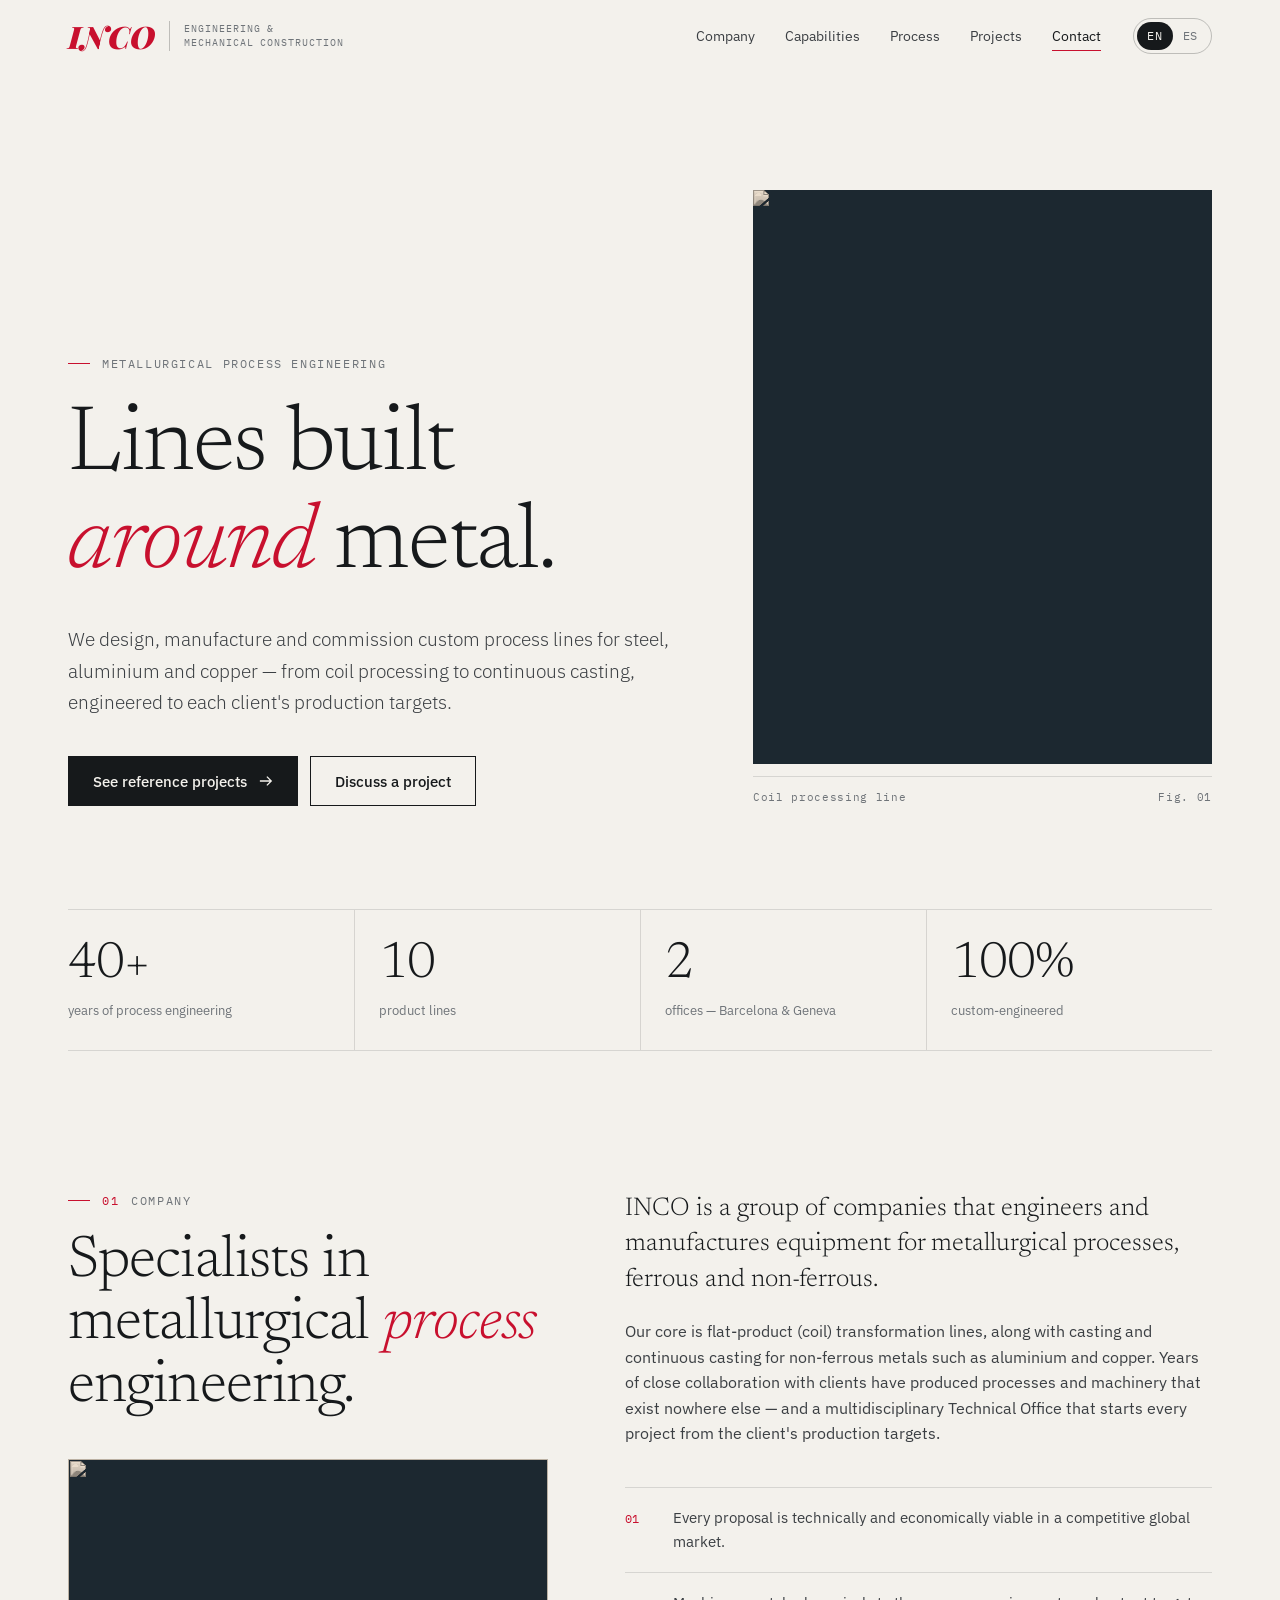
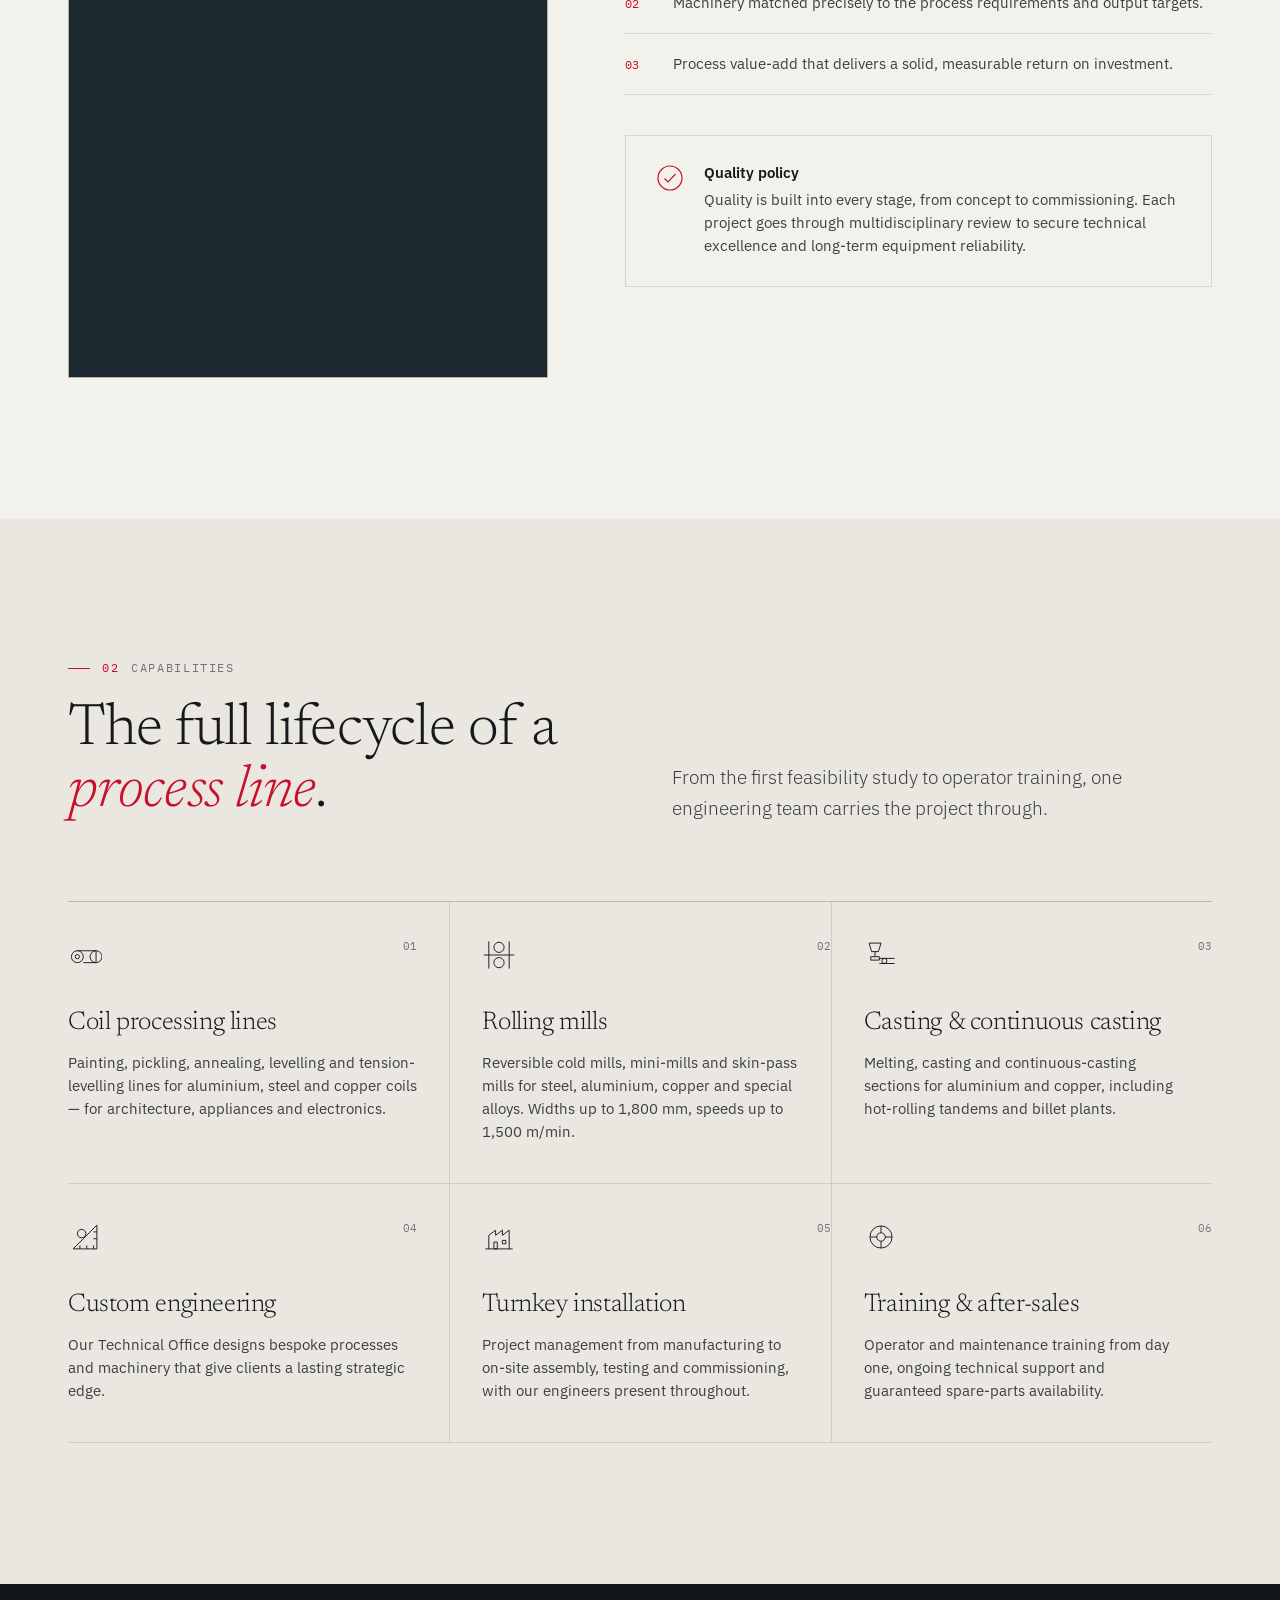
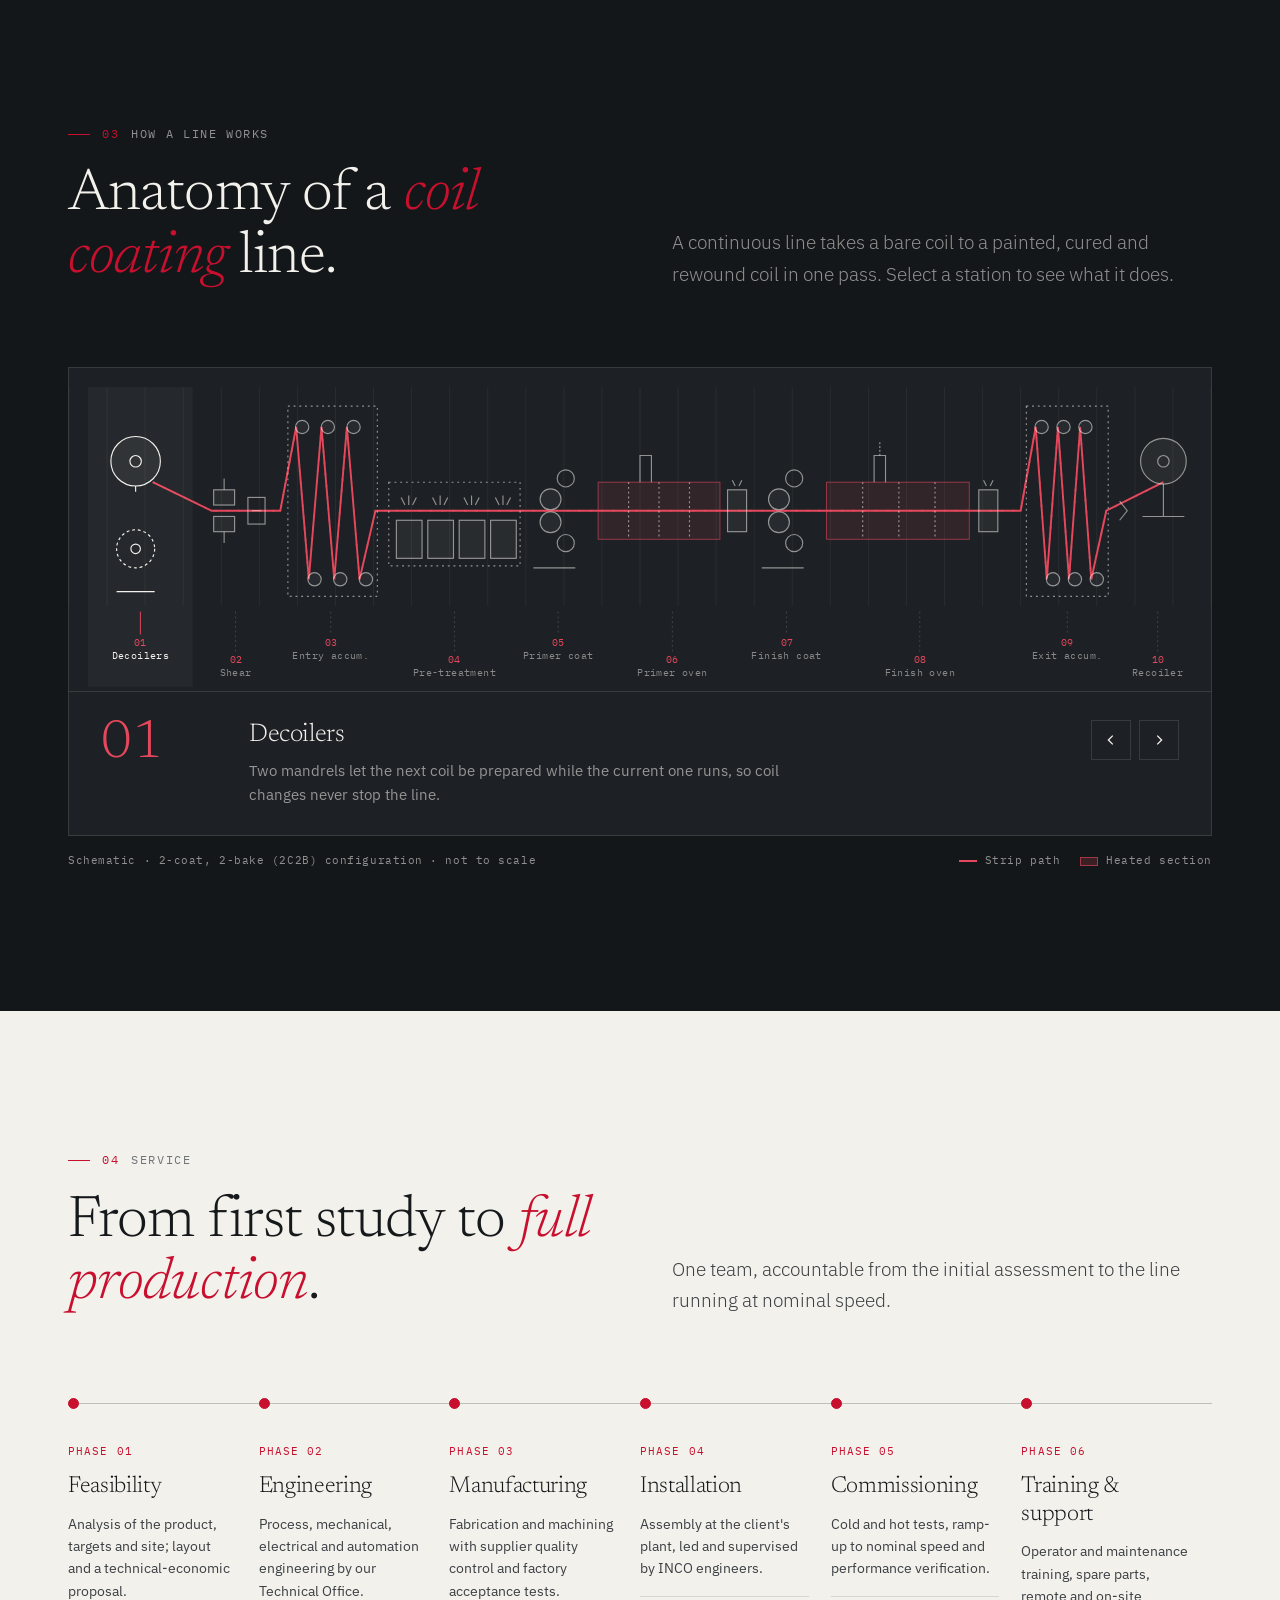
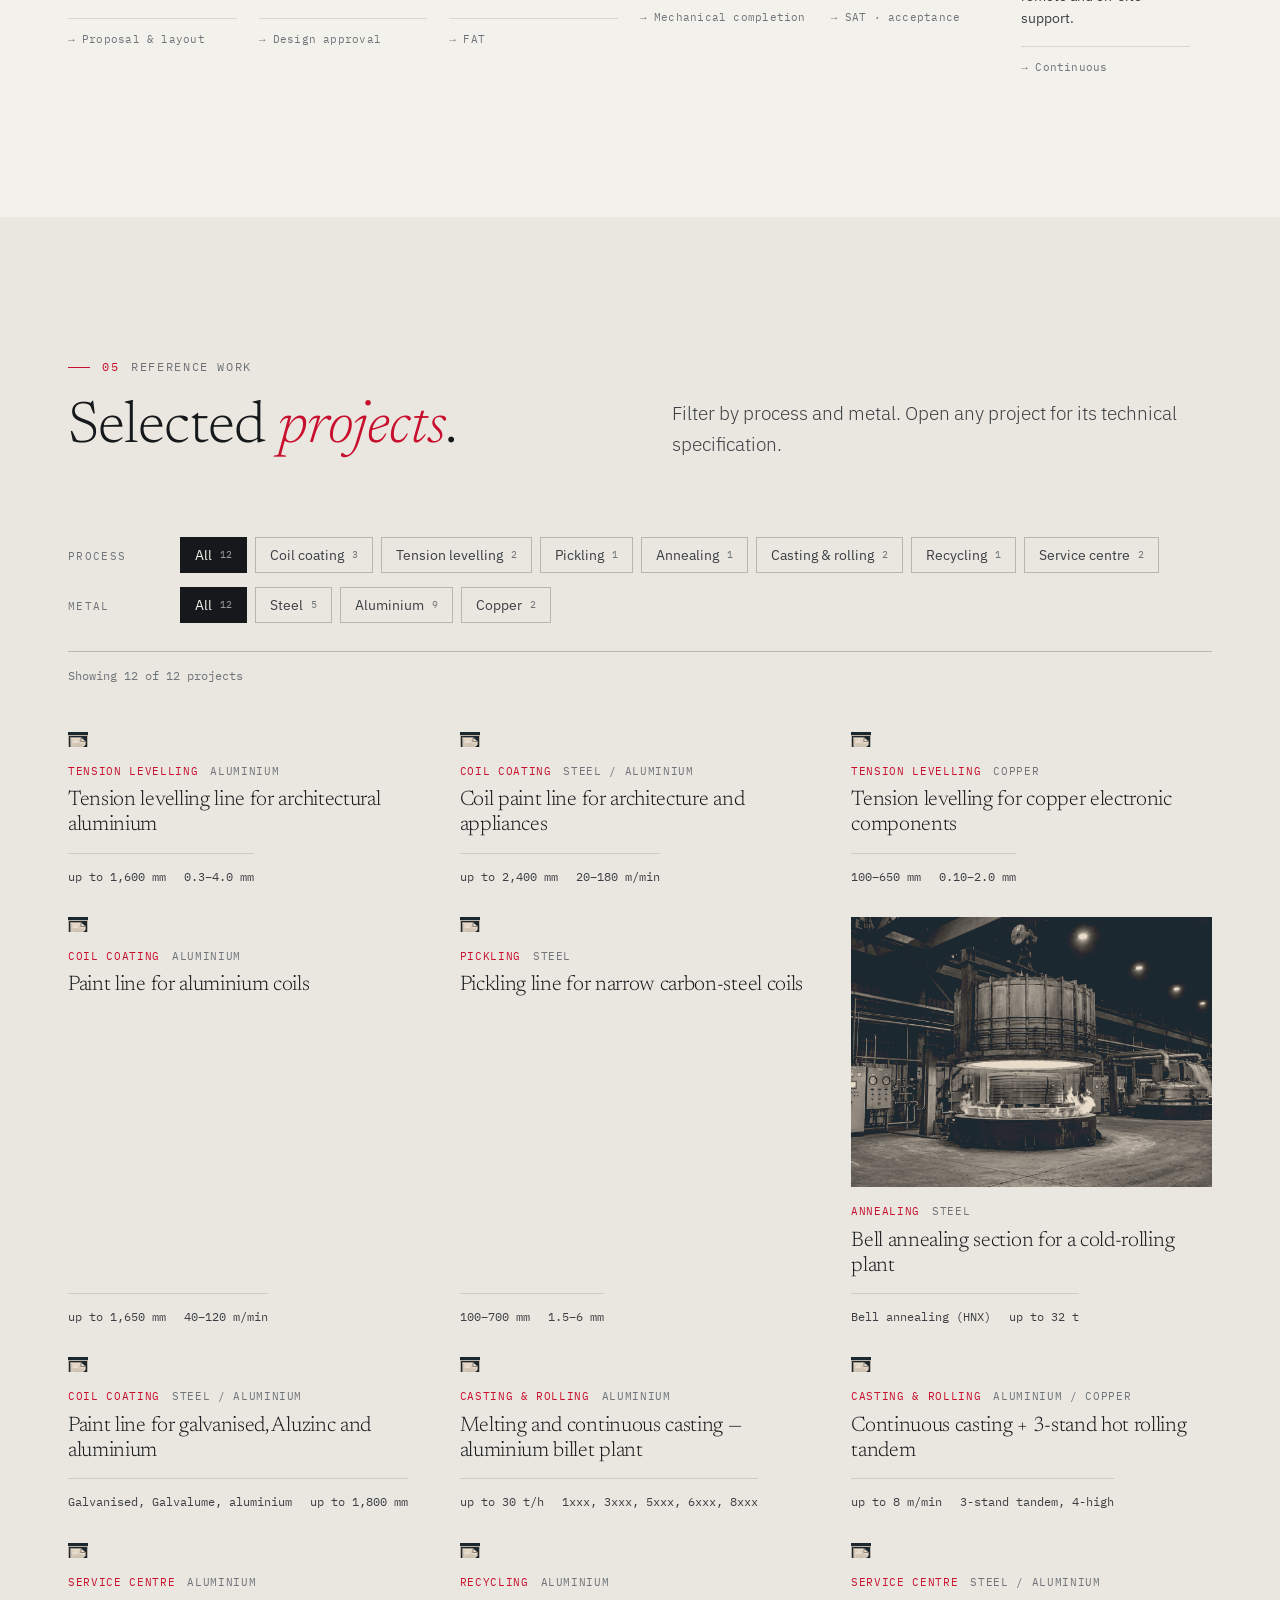
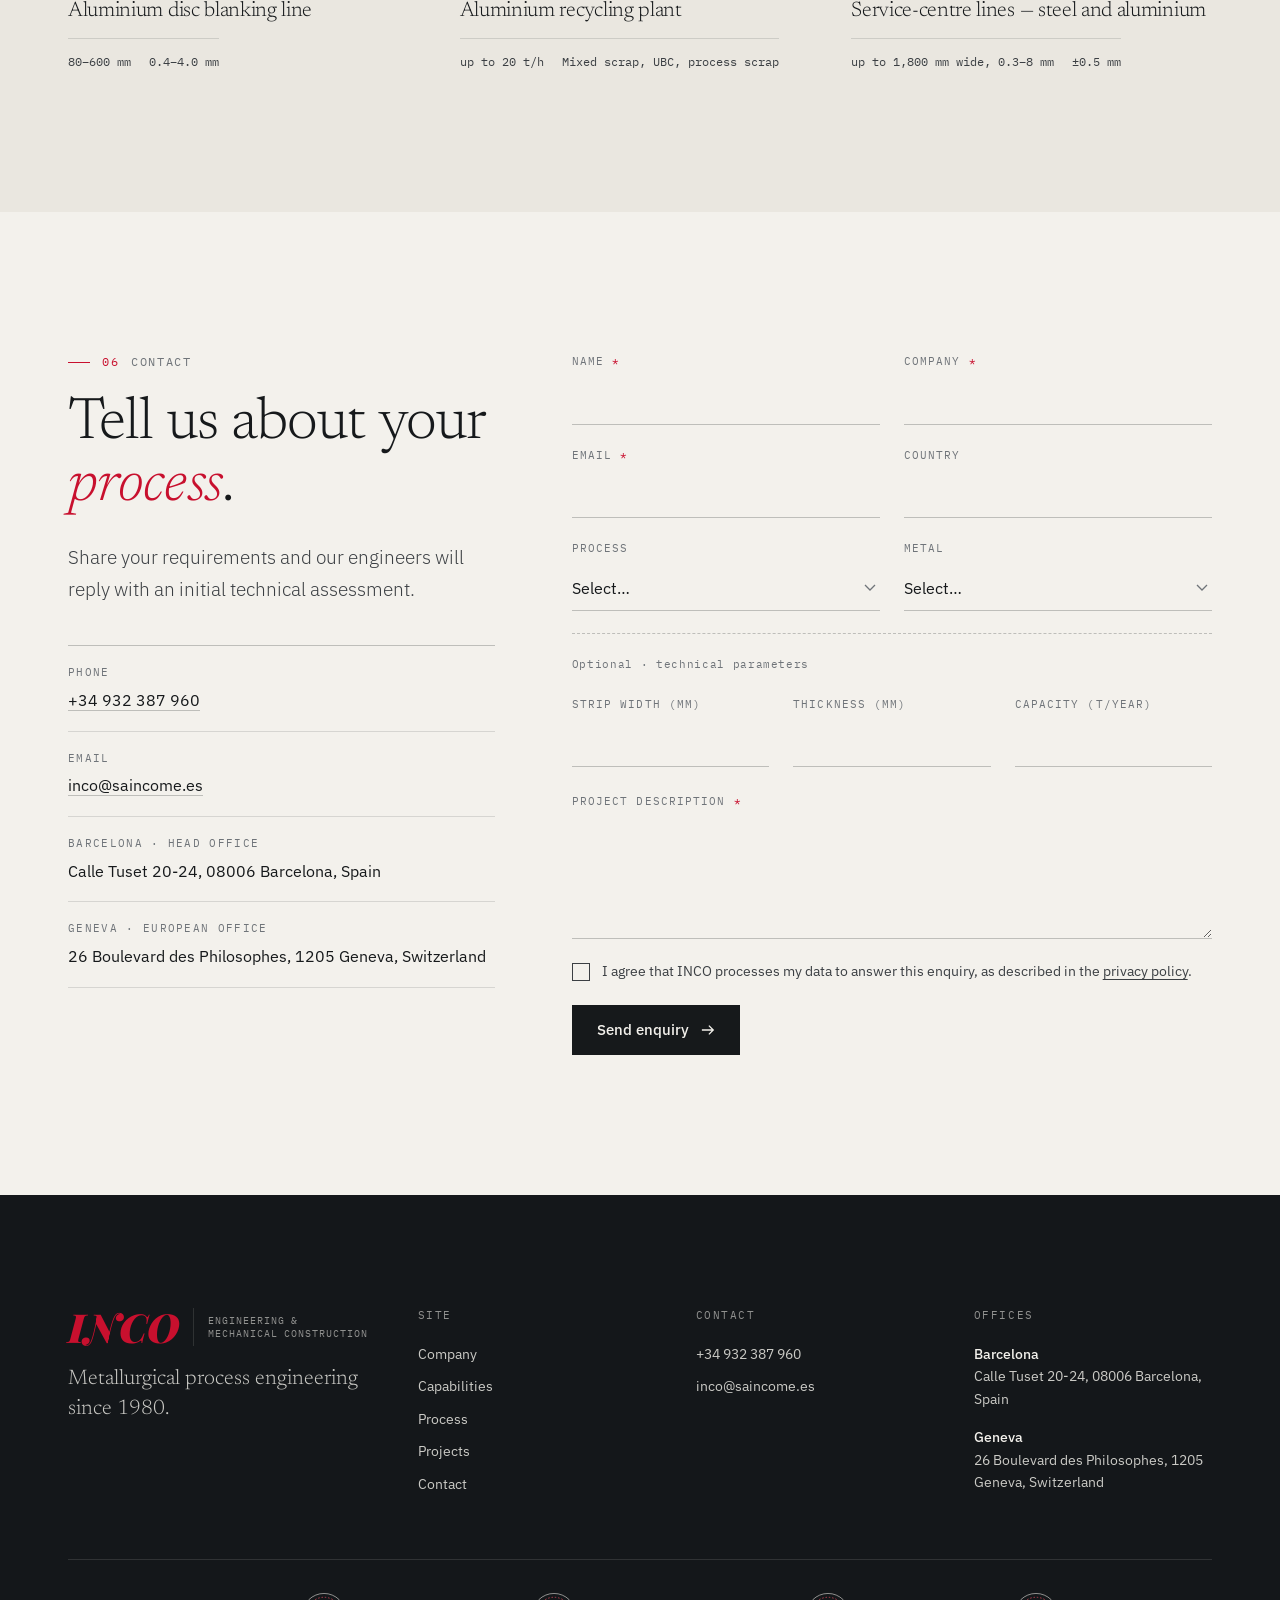
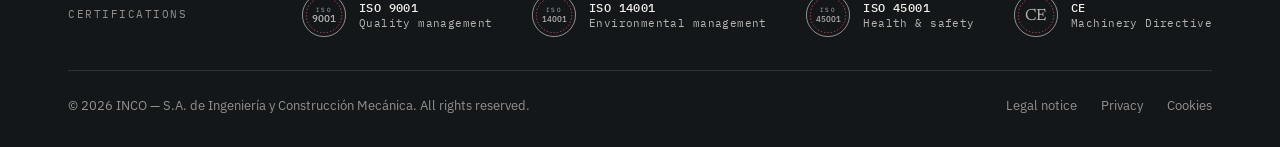
==== commit a517c032: "Footer: align certification seals in a 2-column grid on mobile Co-Authored-By: Claude Opus 5.5 <nore" ====
--- a/index.html
+++ b/index.html
@@ -301,7 +301,7 @@
       </div>
     </div>
     <!-- Certification seals: PENDING CONFIRMATION of INCO's actual certificates -->
-    <div class="certs"><span class="ct">Certifications</span><div class="seal" title="ISO 9001"><svg viewBox="0 0 48 48" aria-hidden="true"><circle cx="24" cy="24" r="22.5" fill="none" stroke="currentColor" stroke-width=".8"/><circle cx="24" cy="24" r="18.5" fill="none" stroke="#E5485C" stroke-width=".8" stroke-dasharray="1.5 2"/><text x="24" y="21" text-anchor="middle" font-family="Plex Mono, monospace" font-size="6.5" fill="currentColor" letter-spacing="1.2">ISO</text><text x="24" y="31" text-anchor="middle" font-family="Plex, sans-serif" font-size="10" font-weight="500" fill="currentColor">9001</text></svg><span><b>ISO 9001</b>Quality management</span></div><div class="seal" title="ISO 14001"><svg viewBox="0 0 48 48" aria-hidden="true"><circle cx="24" cy="24" r="22.5" fill="none" stroke="currentColor" stroke-width=".8"/><circle cx="24" cy="24" r="18.5" fill="none" stroke="#E5485C" stroke-width=".8" stroke-dasharray="1.5 2"/><text x="24" y="21" text-anchor="middle" font-family="Plex Mono, monospace" font-size="6.5" fill="currentColor" letter-spacing="1.2">ISO</text><text x="24" y="31" text-anchor="middle" font-family="Plex, sans-serif" font-size="10" font-weight="500" fill="currentColor">14001</text></svg><span><b>ISO 14001</b>Environmental management</span></div><div class="seal" title="ISO 45001"><svg viewBox="0 0 48 48" aria-hidden="true"><circle cx="24" cy="24" r="22.5" fill="none" stroke="currentColor" stroke-width=".8"/><circle cx="24" cy="24" r="18.5" fill="none" stroke="#E5485C" stroke-width=".8" stroke-dasharray="1.5 2"/><text x="24" y="21" text-anchor="middle" font-family="Plex Mono, monospace" font-size="6.5" fill="currentColor" letter-spacing="1.2">ISO</text><text x="24" y="31" text-anchor="middle" font-family="Plex, sans-serif" font-size="10" font-weight="500" fill="currentColor">45001</text></svg><span><b>ISO 45001</b>Health &amp; safety</span></div><div class="seal" title="CE"><svg viewBox="0 0 48 48" aria-hidden="true"><circle cx="24" cy="24" r="22.5" fill="none" stroke="currentColor" stroke-width=".8"/><circle cx="24" cy="24" r="18.5" fill="none" stroke="#E5485C" stroke-width=".8" stroke-dasharray="1.5 2"/><text x="24" y="29.5" text-anchor="middle" font-family="Newsreader, Georgia, serif" font-size="17" font-weight="400" fill="currentColor" letter-spacing="1">CE</text></svg><span><b>CE</b>Machinery Directive</span></div></div>
+    <div class="certs"><span class="ct">Certifications</span><div class="seal" title="ISO 9001"><svg viewBox="0 0 48 48" aria-hidden="true"><circle cx="24" cy="24" r="22.5" fill="none" stroke="currentColor" stroke-width=".8"/><circle cx="24" cy="24" r="18.5" fill="none" stroke="#E5485C" stroke-width=".8" stroke-dasharray="1.5 2"/><text x="24" y="21" text-anchor="middle" font-family="Plex Mono, monospace" font-size="6.5" fill="currentColor" letter-spacing="1.2">ISO</text><text x="24" y="31" text-anchor="middle" font-family="Plex, sans-serif" font-size="10" font-weight="500" fill="currentColor">9001</text></svg><span><b>ISO 9001</b>Quality management</span></div><div class="seal" title="ISO 14001"><svg viewBox="0 0 48 48" aria-hidden="true"><circle cx="24" cy="24" r="22.5" fill="none" stroke="currentColor" stroke-width=".8"/><circle cx="24" cy="24" r="18.5" fill="none" stroke="#E5485C" stroke-width=".8" stroke-dasharray="1.5 2"/><text x="24" y="21" text-anchor="middle" font-family="Plex Mono, monospace" font-size="6.5" fill="currentColor" letter-spacing="1.2">ISO</text><text x="24" y="31" text-anchor="middle" font-family="Plex, sans-serif" font-size="8.4" font-weight="500" fill="currentColor">14001</text></svg><span><b>ISO 14001</b>Environmental management</span></div><div class="seal" title="ISO 45001"><svg viewBox="0 0 48 48" aria-hidden="true"><circle cx="24" cy="24" r="22.5" fill="none" stroke="currentColor" stroke-width=".8"/><circle cx="24" cy="24" r="18.5" fill="none" stroke="#E5485C" stroke-width=".8" stroke-dasharray="1.5 2"/><text x="24" y="21" text-anchor="middle" font-family="Plex Mono, monospace" font-size="6.5" fill="currentColor" letter-spacing="1.2">ISO</text><text x="24" y="31" text-anchor="middle" font-family="Plex, sans-serif" font-size="8.4" font-weight="500" fill="currentColor">45001</text></svg><span><b>ISO 45001</b>Health &amp; safety</span></div><div class="seal" title="CE"><svg viewBox="0 0 48 48" aria-hidden="true"><circle cx="24" cy="24" r="22.5" fill="none" stroke="currentColor" stroke-width=".8"/><circle cx="24" cy="24" r="18.5" fill="none" stroke="#E5485C" stroke-width=".8" stroke-dasharray="1.5 2"/><text x="24" y="29.5" text-anchor="middle" font-family="Newsreader, Georgia, serif" font-size="17" font-weight="400" fill="currentColor" letter-spacing="1">CE</text></svg><span><b>CE</b>Machinery Directive</span></div></div>
     <div class="fbot">
       <span>© 2026 INCO — S.A. de Ingeniería y Construcción Mecánica. All rights reserved.</span>
       <nav aria-label="Legal"><a href="legal/index.html#legal">Legal notice</a><a href="legal/index.html#privacy">Privacy</a><a href="legal/index.html#cookies">Cookies</a></nav>
--- a/assets/css/site.css
+++ b/assets/css/site.css
@@ -356,6 +356,15 @@
   .fig-cap span:last-child{display:none}
   .hdr .brand span,.hdr .brand i{display:none}
 }
+@media (max-width:860px){
+  .certs{display:grid;grid-template-columns:repeat(2,minmax(0,1fr));gap:24px 20px;align-items:start}
+  .certs .ct{grid-column:1/-1;margin:0}
+  .seal{align-items:center}
+}
+@media (max-width:380px){
+  .seal svg{width:40px;height:40px}
+  .seal span{font-size:10px}
+}
 @media (prefers-reduced-motion:reduce){
   html{scroll-behavior:auto}
   *,*::before,*::after{animation:none!important;transition:none!important}
